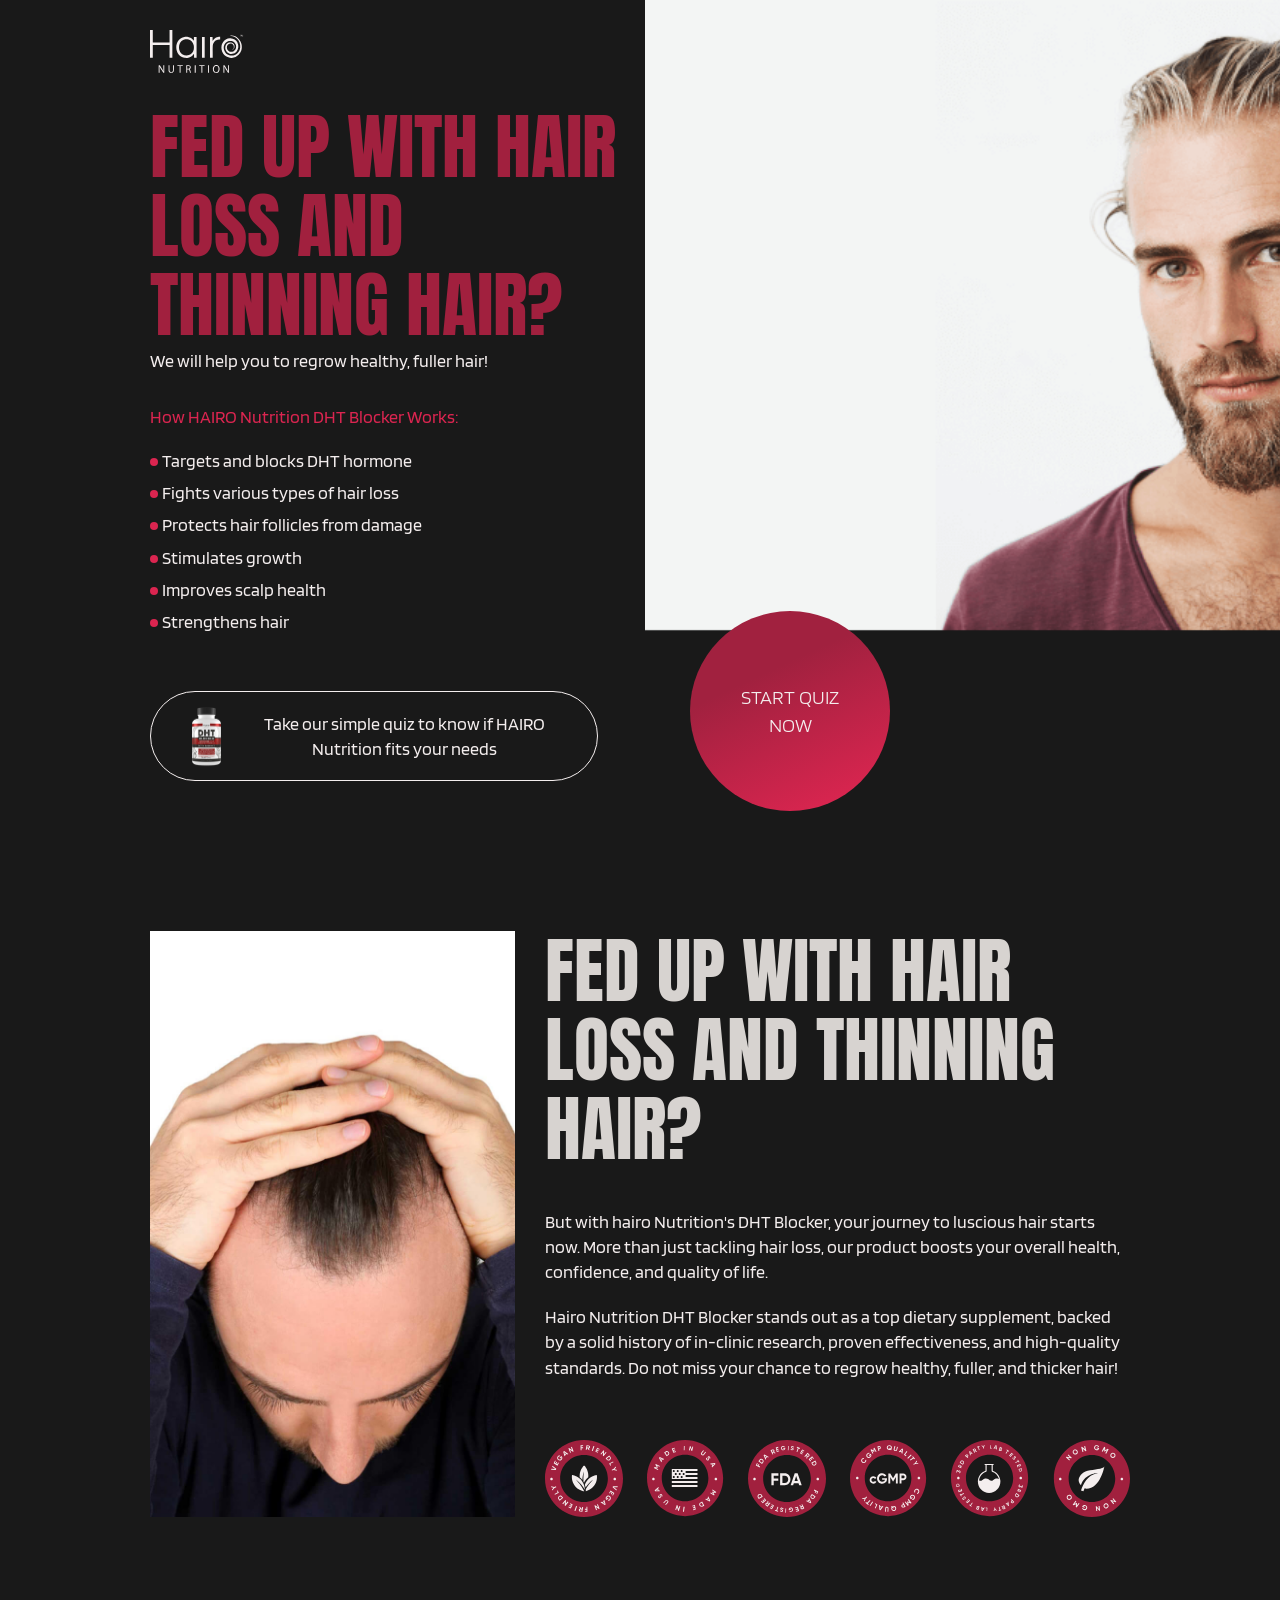
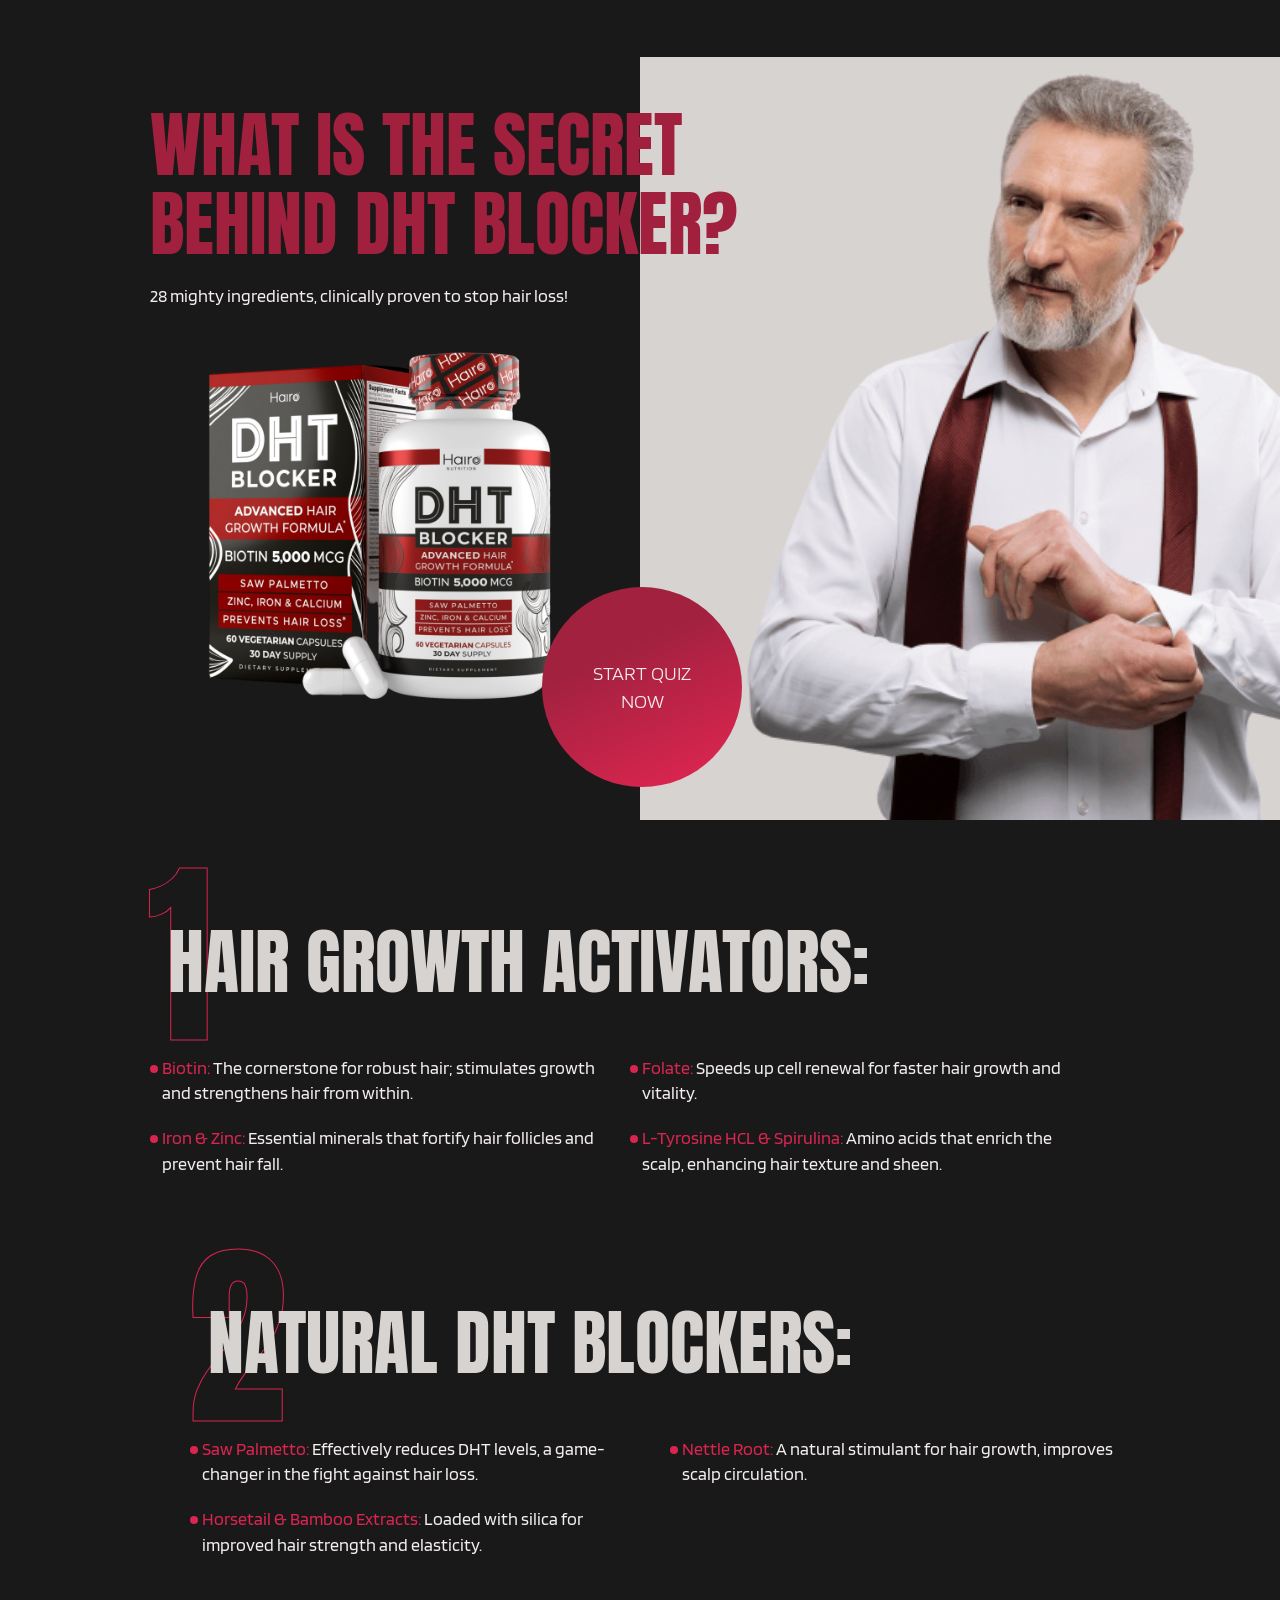
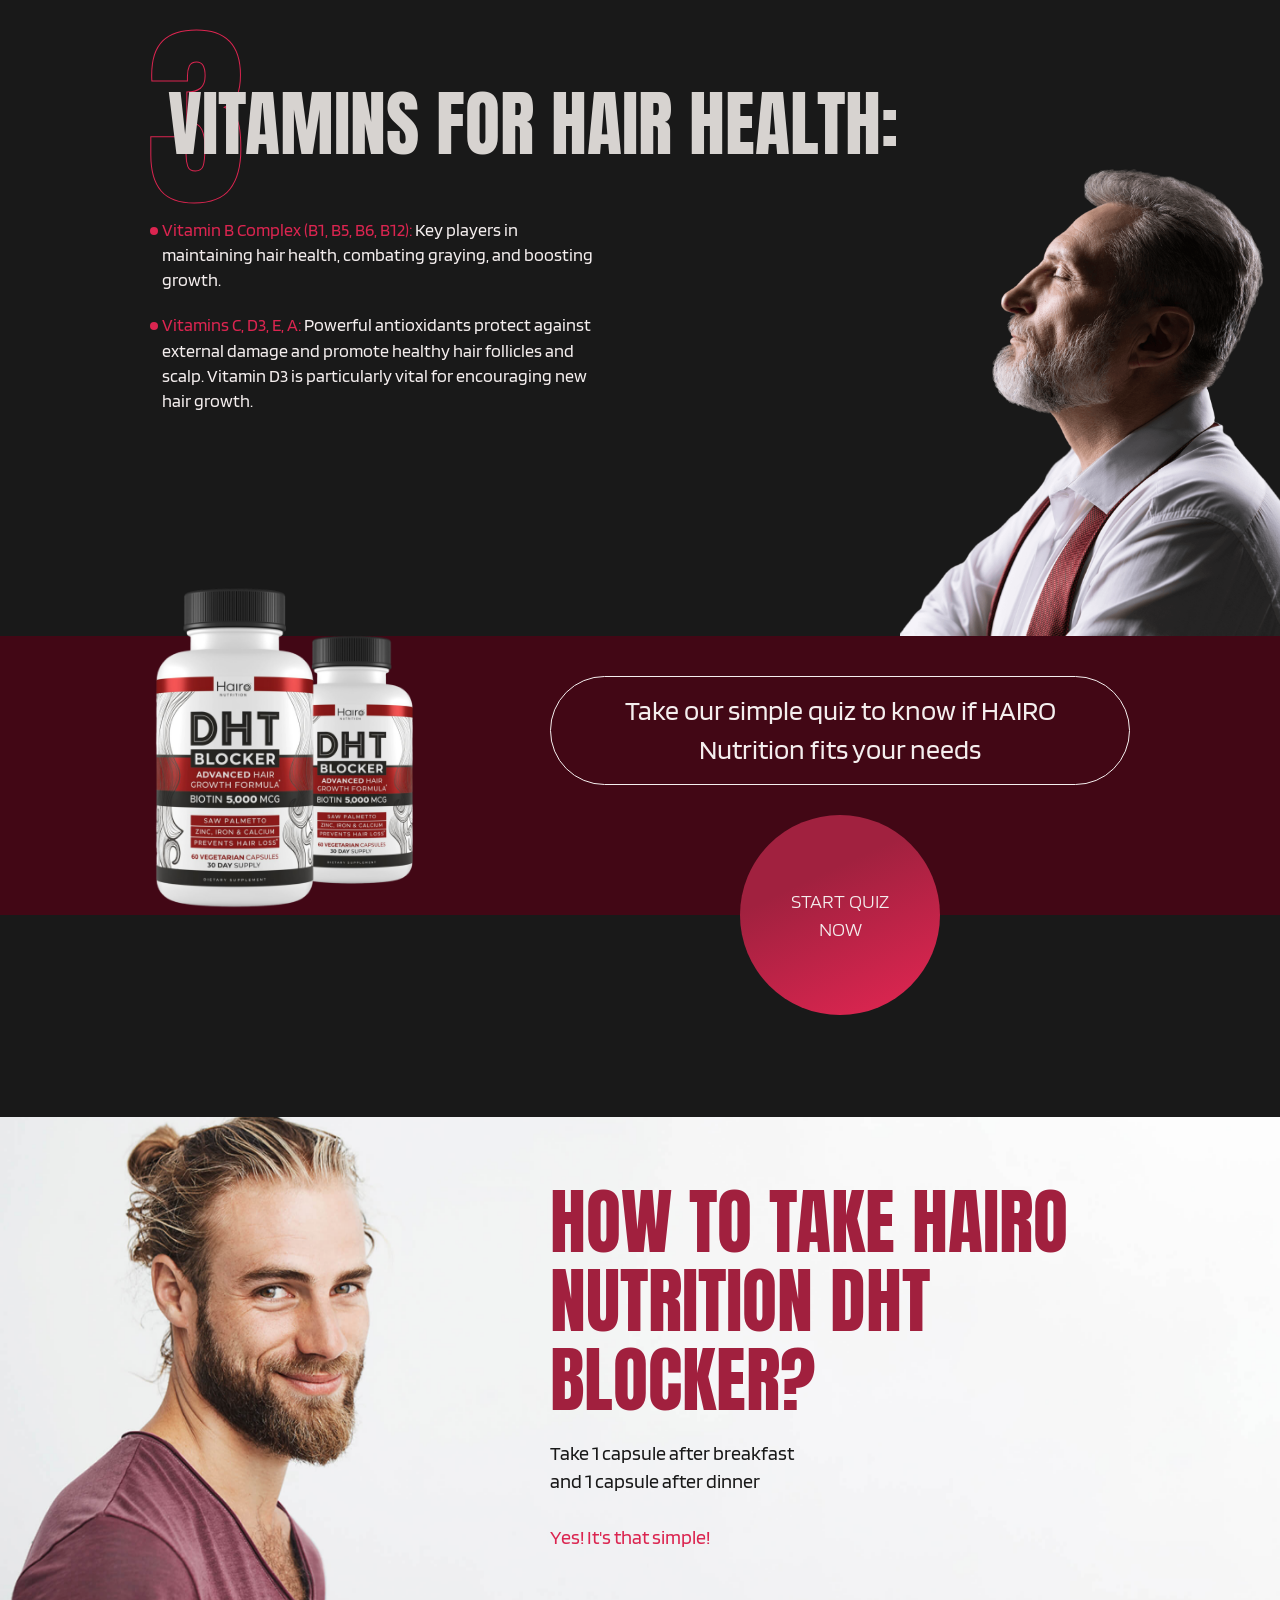
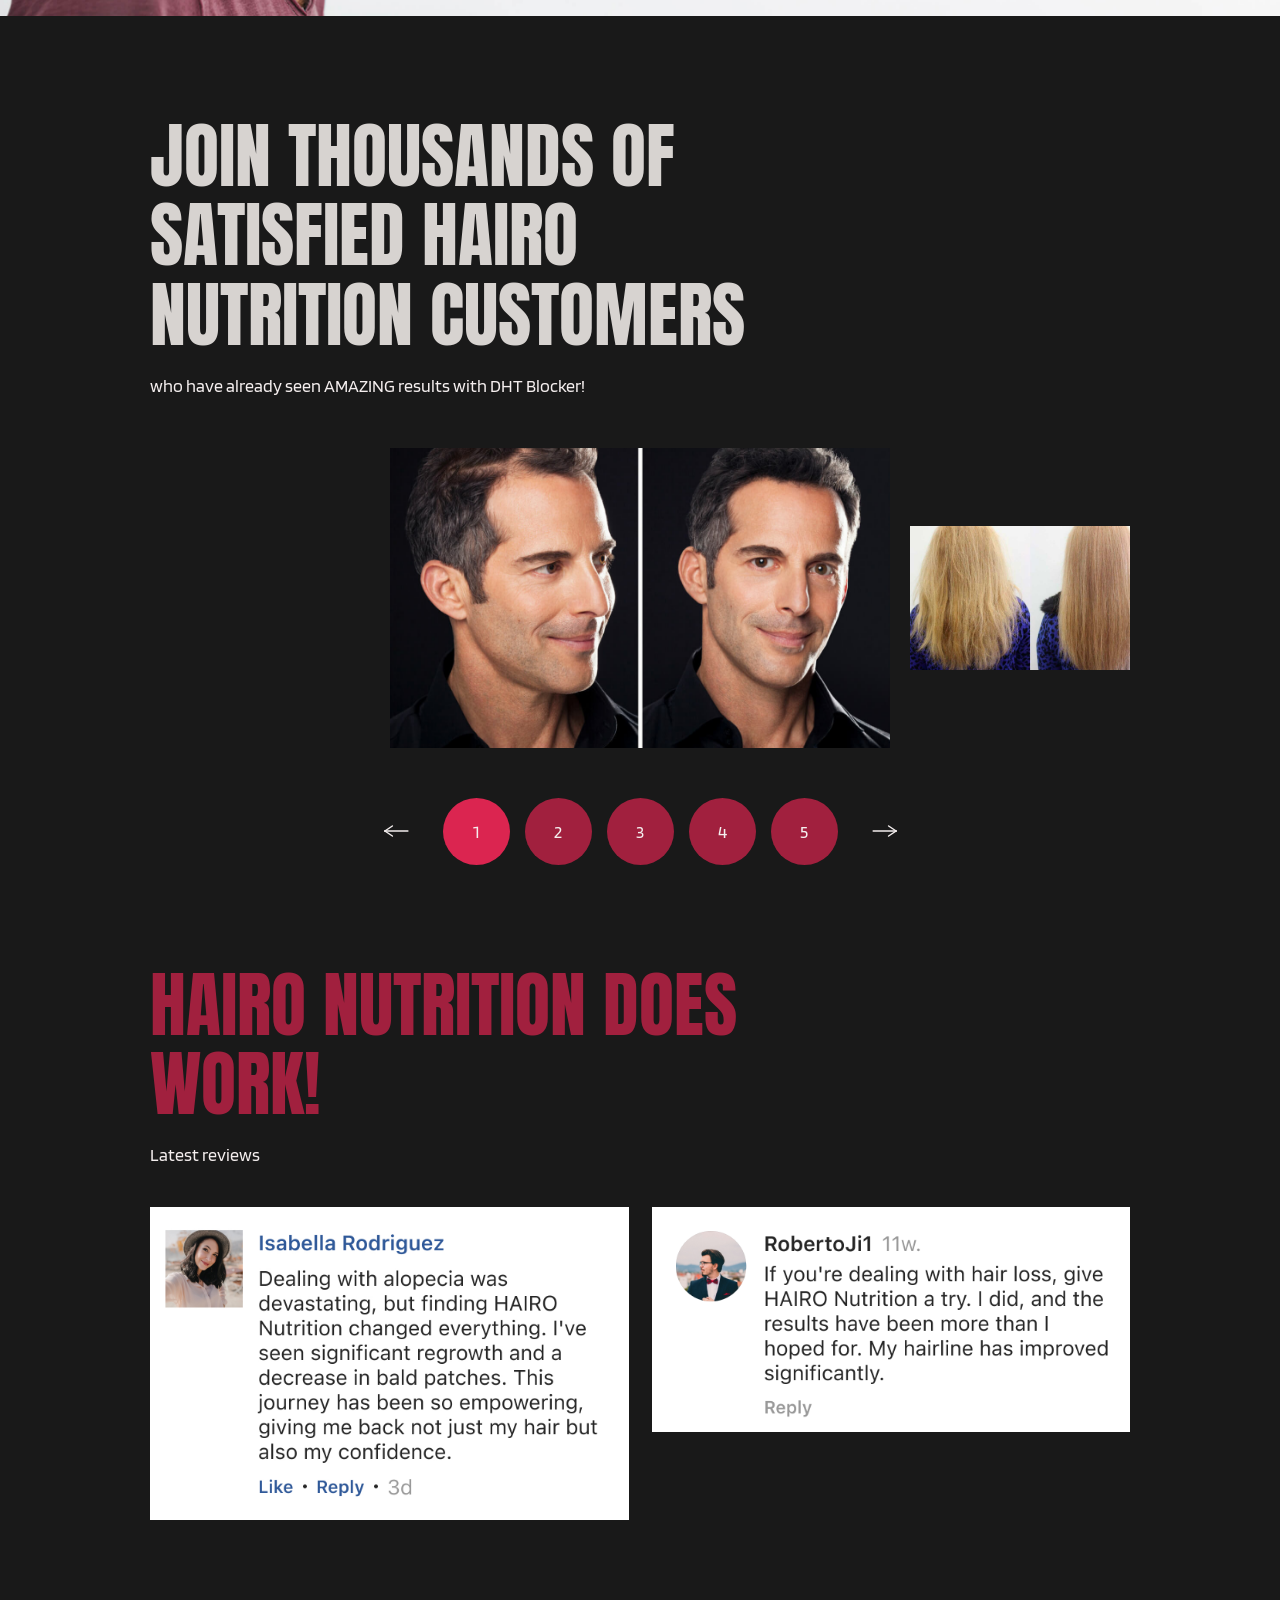
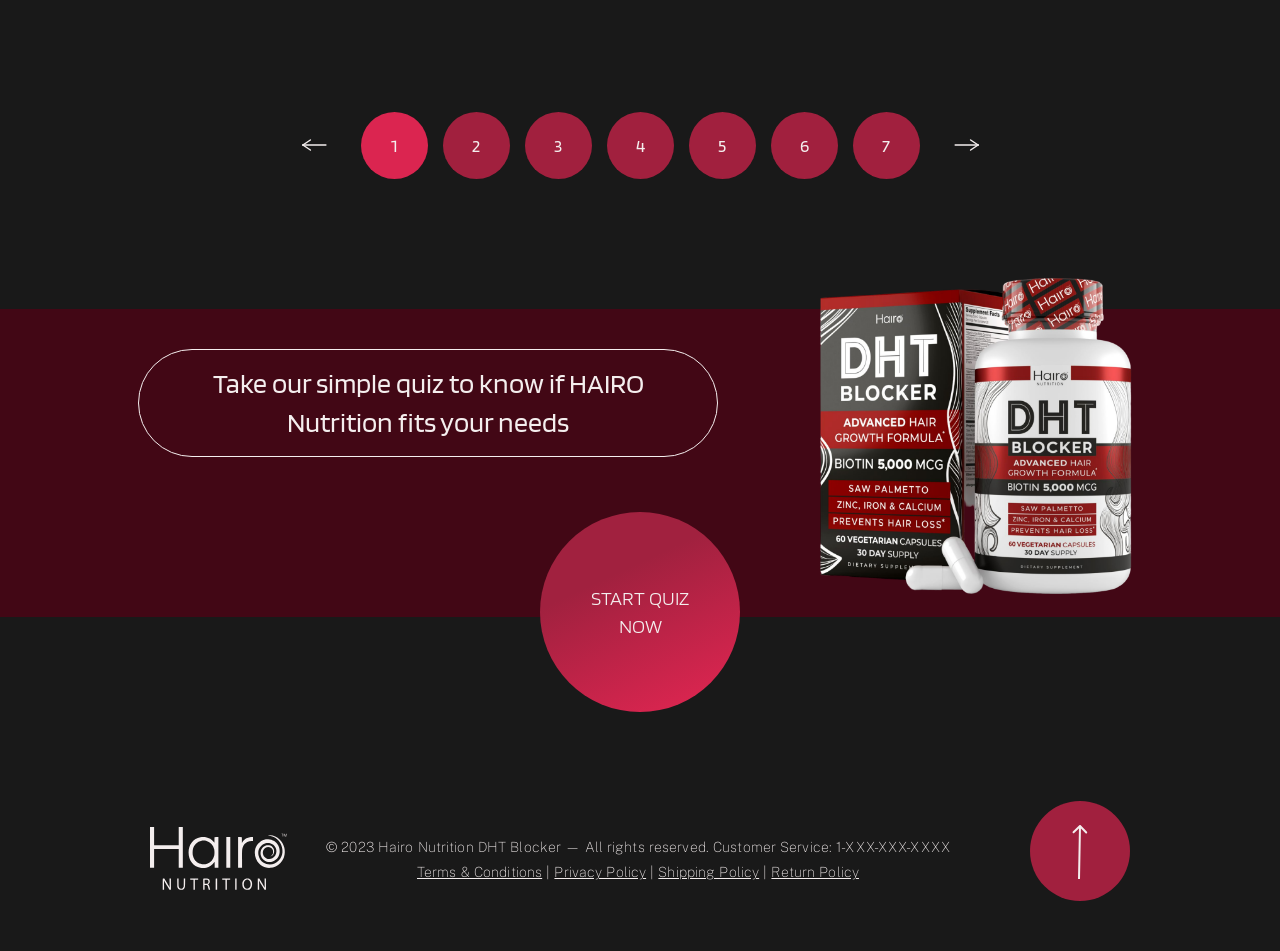
==== docs/index.html @ eea400d0 "initial" ====
<!DOCTYPE html>
<html lang="ru">

<head>
	<meta charset="UTF-8">
	<title>Hairo Nutrition</title>
	<meta name="viewport" content="width=device-width, initial-scale=1.0, maximum-scale=1.0, user-scalable=0" />
	<meta name="format-detection" content="telephone=no">
	<meta name="format-detection" content="address=no">
	<meta property="og:site_name" content="">
	<meta property="og:title" content="">
	<meta property="og:description" content="">
	<meta property="og:url" content="">
	<meta property="og:locale" content="ru_RU">
	<meta property="og:image" content="">
	<meta property="og:image:width" content="250">
	<meta property="og:image:height" content="250">
	<link rel="shortcut icon" type="image/x-icon" href="img/favicon.png">
	<meta name="viewport" content="width=device-width, initial-scale=1, maximum-scale=1">
	<link rel="stylesheet" href="css/libs.css">
	<link rel="stylesheet" href="css/index.css">
</head>

<body>

<header id="header" class="header  ">
	<div class="wrapper">
		<a href="index.html" class="logo">
			<img src="img/icons/logo.svg" alt="">
		</a>
	</div>
</header>

<main class="main">

	<section class="promo">
		<div class="wrapper">
			<div class="promo__wrap">
				<div class="promo__wrap-top">
					<h1 class="promo__title title title_big">Fed up with hair loss and thinning hair?</h1>
					<div class="promo__subtitle">We will help you to regrow healthy, fuller hair!</div>
				</div>
				<div class="promo__container">
					<div class="promo__caption">How HAIRO Nutrition DHT Blocker Works:</div>
					<div class="promo__row">
						<div class="promo__coll">
							<div class="promo__item">Targets and blocks DHT hormone</div>
							<div class="promo__item">Fights various types of hair loss</div>
							<div class="promo__item">Protects hair follicles from damage</div>
						</div>
						<div class="promo__coll">
							<div class="promo__item">Stimulates growth</div>
							<div class="promo__item">Improves scalp health</div>
							<div class="promo__item">Strengthens hair</div>
						</div>
					</div>
				</div>
				<div class="promo__info">
					<div class="promo__info-img">
						<img src="img/promo/product.png" alt="">
					</div>
					<div class="promo__info-caption">Take our simple quiz to know if HAIRO Nutrition fits your needs
					</div>
				</div>
			</div>
			<div class="promo__bottom">
				<a href="quiz.html" class="promo__btn btn final--js">
					<span>Start quiz now</span>
				</a>
				<div class="promo__img">
					<picture>
						<source srcset="img/promo/img-man.png" media="(min-width: 1011px)" />
						<source srcset="img/promo/img-man-table.png" media="(min-width: 761px)" />
						<source srcset="img/promo/img-man-mobile.png" media="(max-width: 760px)" />
						<img src="img/promo/img-man-mobile.png" alt="" />
					</picture>
				</div>
			</div>
		</div>
	</section>

	<section class="main-info main-info_man">
		<div class="wrapper">
			<div class="main-info__wrap">
				<div class="main-info__img">
					<img src="img/main-info/img-man.jpg" alt="" />
				</div>
				<div class="main-info__right">
					<div class="main-info__right-wrap">
						<div class="main-info__img">
							<picture>
								<source srcset="img/main-info/img-man-table.jpg" media="(min-width: 761px)" />
								<source srcset="img/main-info/img-man-mobile.jpg" media="(max-width: 760px)" />
								<img src="img/main-info/img-man-mobile.jpg" alt="" />
							</picture>
						</div>
						<div class="main-info__right-box">
							<h2 class="main-info__title title">Fed up with hair loss and thinning hair?</h2>
							<div class="main-info__desc">
								<p>But with hairo Nutrition's DHT Blocker, your journey to luscious hair starts now.
									More
									than
									just
									tackling hair loss, our product boosts your overall health, confidence, and quality
									of
									life.
								</p>
								<p>Hairo Nutrition DHT Blocker stands out as a top dietary supplement, backed by a solid
									history
									of
									in-clinic research, proven effectiveness, and high-quality standards. Do not miss
									your
									chance to
									regrow healthy, fuller, and thicker hair!</p>
							</div>
						</div>
					</div>
					<div class="main-info__icons">
						<div class="main-info__icon">
							<img src="img/main-info/logo-1.svg" alt="">
						</div>
						<div class="main-info__icon">
							<img src="img/main-info/logo-2.svg" alt="">
						</div>
						<div class="main-info__icon">
							<img src="img/main-info/logo-3.svg" alt="">
						</div>
						<div class="main-info__icon">
							<img src="img/main-info/logo-4.svg" alt="">
						</div>
						<div class="main-info__icon">
							<img src="img/main-info/logo-5.svg" alt="">
						</div>
						<div class="main-info__icon">
							<img src="img/main-info/logo-6.svg" alt="">
						</div>
					</div>
				</div>
			</div>
		</div>
	</section>

	<section class="secrets">
		<div class="wrapper">
			<div class="secrets__wrap">
				<div class="secrets__top">
					<h2 class="secrets__title title title_red">What is the secret behind DHT Blocker?</h2>
					<div class="secrets__subtitle">28 mighty ingredients, clinically proven to stop hair loss!</div>
				</div>
				<div class="secrets__product">
					<img src="img/secrets/product.png" alt="">
				</div>
			</div>
			<div class="secrets__bottom">
				<a href="quiz.html" class="secrets__btn btn">
					<span>Start quiz now</span>
				</a>
				<div class="secrets__img">
					<picture>
						<source srcset="img/secrets/img-man.png" media="(min-width: 1011px)" />
						<source srcset="img/secrets/img-man-table.png" media="(min-width: 761px)" />
						<source srcset="img/secrets/img-man-mobile.png" media="(max-width: 760px)" />
						<img src="img/secrets/img-man-mobile.png" alt="" />
					</picture>
				</div>
			</div>
		</div>
	</section>

	<section class="stages">
		<div class="wrapper">
			<div class="stages__body">
				<div class="stages__wrap">
					<div class="stages__top">
						<div class="stages__number">1</div>
						<div class="stages__title title">Hair Growth Activators:</div>
					</div>
					<div class="stages__row">
						<div class="stages__coll"><span>Biotin:</span> The cornerstone for robust hair; stimulates
							growth
							and strengthens hair from within.</div>
						<div class="stages__coll"><span>Folate:</span> Speeds up cell renewal for faster hair growth and
							vitality.</div>
						<div class="stages__coll"><span>Iron & Zinc:</span> Essential minerals that fortify hair
							follicles
							and prevent hair fall.</div>
						<div class="stages__coll"><span>L-Tyrosine HCL & Spirulina:</span> Amino acids that enrich the
							scalp, enhancing hair texture and sheen.</div>
					</div>
				</div>
				<div class="stages__wrap">
					<div class="stages__top">
						<div class="stages__number">2</div>
						<div class="stages__title title">Natural DHT Blockers:</div>
					</div>
					<div class="stages__row">
						<div class="stages__coll"><span>Saw Palmetto:</span> Effectively reduces DHT levels, a
							game-changer
							in the fight against hair loss.</div>
						<div class="stages__coll"><span>Nettle Root:</span> A natural stimulant for hair growth,
							improves
							scalp circulation.</div>
						<div class="stages__coll"><span>Horsetail & Bamboo Extracts:</span> Loaded with silica for
							improved
							hair strength and elasticity.</div>
					</div>
				</div>
				<div class="stages__wrap">
					<div class="stages__top">
						<div class="stages__number">3</div>
						<div class="stages__title title">Vitamins for Hair Health:</div>
					</div>
					<div class="stages__row">
						<div class="stages__coll"><span>Vitamin B Complex (B1, B5, B6, B12):</span> Key players in
							maintaining hair health, combating graying, and boosting growth.</div>
						<div class="stages__coll"><span>Vitamins C, D3, E, A:</span> Powerful antioxidants protect
							against
							external damage and promote healthy hair follicles and scalp. Vitamin D3 is particularly
							vital
							for encouraging new hair growth.</div>
					</div>
				</div>
			</div>
			<div class="stages__img stages__img_man">
				<picture>
					<source srcset="img/stages/img-man.png" media="(min-width: 1011px)" />
					<source srcset="img/stages/img-man-table.png" media="(min-width: 761px)" />
					<source srcset="img/stages/img-man-mobile.png" media="(max-width: 760px)" />
					<img src="img/stages/img-man-mobile.png" alt="" />
				</picture>
			</div>
		</div>
	</section>

	<section class="recommendations">
		<div class="wrapper">
			<div class="recommendations__body">
				<div class="recommendations__img">
					<img src="img/recommendations/img.png" alt="">
				</div>
				<div class="recommendations__wrap">
					<div class="recommendations__box">
						<div class="recommendations__caption">Take our simple quiz to know if HAIRO Nutrition fits your
							needs</div>
					</div>
					<a href="quiz.html" class="recommendations__btn btn">
						<span>Start quiz
							now</span>
					</a>
				</div>
			</div>
		</div>
	</section>

	<section class="informations informations_man">
		<div class="wrapper">
			<div class="informations__wrap">
				<h2 class="informations__title title title_red">How to take HAIRO Nutrition DHT Blocker?</h2>
				<div class="informations__subtitle">
					<p>Take 1 capsule after breakfast and 1 capsule after dinner</p>
					<p>
						<span>Yes! It's that simple!</span>
					</p>
				</div>
			</div>
		</div>
	</section>

	<section class="result">
		<div class="wrapper">
			<div class="result__top">
				<h2 class="result__title title">Join thousands of satisfied HAIRO Nutrition customers</h2>
				<div class="result__subtitle">who have already seen AMAZING results with DHT Blocker!</div>
			</div>
			<div class="result__body">
				<div class="result__swiper swiper">
					<div class="swiper-wrapper">
						<div class="result__slide swiper-slide">
							<div class="result__img">
								<img src="img/result/img-man.jpg" alt="">
							</div>
						</div>
						<div class="result__slide swiper-slide">
							<div class="result__img">
								<img src="img/result/img-2.jpg" alt="">
							</div>
						</div>
						<div class="result__slide swiper-slide">
							<div class="result__img">
								<img src="img/result/img-3.jpg" alt="">
							</div>
						</div>
						<div class="result__slide swiper-slide">
							<div class="result__img">
								<img src="img/result/img-man.jpg" alt="">
							</div>
						</div>
						<div class="result__slide swiper-slide">
							<div class="result__img">
								<img src="img/result/img-2.jpg" alt="">
							</div>
						</div>
					</div>
				</div>
				<div class="result__bottom">
					<div class="arrow arrow_prev">
						<svg xmlns="http://www.w3.org/2000/svg" width="45" height="30" viewBox="0 0 45 30" fill="none">
							<path d="M39.8438 15L16.875 15" stroke="#F4EEEE" stroke-width="1.5" stroke-linecap="round"
								stroke-linejoin="round" />
							<path d="M16.875 15L24.375 10" stroke="#F4EEEE" stroke-width="1.5" stroke-linecap="round"
								stroke-linejoin="round" />
							<path d="M16.875 15L24.375 20" stroke="#F4EEEE" stroke-width="1.5" stroke-linecap="round"
								stroke-linejoin="round" />
						</svg>
					</div>
					<div class="swiper-pagination"></div>
					<div class="arrow arrow_next">
						<svg xmlns="http://www.w3.org/2000/svg" width="45" height="30" viewBox="0 0 45 30" fill="none">
							<path d="M5.15625 15L28.125 15" stroke="#F4EEEE" stroke-width="1.5" stroke-linecap="round"
								stroke-linejoin="round" />
							<path d="M28.125 15L20.625 10" stroke="#F4EEEE" stroke-width="1.5" stroke-linecap="round"
								stroke-linejoin="round" />
							<path d="M28.125 15L20.625 20" stroke="#F4EEEE" stroke-width="1.5" stroke-linecap="round"
								stroke-linejoin="round" />
						</svg>
					</div>
				</div>
			</div>
		</div>
	</section>

	<section class="reviews">
		<div class="wrapper">
			<div class="reviews__top">
				<h2 class="reviews__title title title_red">HAIRO Nutrition does work!</h2>
				<div class="reviews__subttile">Latest reviews</div>
			</div>
			<div class="reviews__body">
				<!-- <div class="reviews__wrap">
					<div class="reviews__img">
						<img src="img/reviews/img-1.jpg" alt="">
					</div>
					<div class="reviews__img">
						<img src="img/reviews/img-2.jpg" alt="">
					</div>
					<div class="reviews__img reviews__img_small">
						<img src="img/reviews/img-3.jpg" alt="">
					</div>
					<div class="reviews__img reviews__img_small">
						<img src="img/reviews/img-4.png" alt="">
					</div>
					<div class="reviews__img">
						<img src="img/reviews/img-5.jpg" alt="">
					</div>
					<div class="reviews__img">
						<img src="img/reviews/img-6.jpg" alt="">
					</div>
					<div class="reviews__img reviews__img_small">
						<img src="img/reviews/img-7.jpg" alt="">
					</div>
				</div> -->
				<div class="reviews__container-desktop">
					<div class="reviews__swiper-desktop swiper">
						<div class="swiper-wrapper">
							<div class="reviews__slide swiper-slide">
								<img src="img/reviews/desktop-1.jpg" alt="">
							</div>
							<div class="reviews__slide swiper-slide">
								<img src="img/reviews/desktop-2.png" alt="">
							</div>
							<div class="reviews__slide swiper-slide">
								<img src="img/reviews/img-3.jpg" alt="">
							</div>
							<div class="reviews__slide swiper-slide">
								<img src="img/reviews/img-2.jpg" alt="">
							</div>
							<div class="reviews__slide swiper-slide">
								<img src="img/reviews/desktop-5.jpg" alt="">
							</div>
							<div class="reviews__slide swiper-slide">
								<img src="img/reviews/desktop-6.jpg" alt="">
							</div>
							<div class="reviews__slide swiper-slide">
								<img src="img/reviews/desktop-7.jpg" alt="">
							</div>
							<div class="reviews__slide swiper-slide">
								<img src="img/reviews/img-7.jpg" alt="">
							</div>
						</div>
					</div>
					<div class="reviews__bottom">
						<div class="arrow arrow_prev">
							<svg xmlns="http://www.w3.org/2000/svg" width="45" height="30" viewBox="0 0 45 30"
								fill="none">
								<path d="M39.8438 15L16.875 15" stroke="#F4EEEE" stroke-width="1.5"
									stroke-linecap="round" stroke-linejoin="round" />
								<path d="M16.875 15L24.375 10" stroke="#F4EEEE" stroke-width="1.5"
									stroke-linecap="round" stroke-linejoin="round" />
								<path d="M16.875 15L24.375 20" stroke="#F4EEEE" stroke-width="1.5"
									stroke-linecap="round" stroke-linejoin="round" />
							</svg>
						</div>
						<div class="swiper-pagination swiper-pagination-desktop"></div>
						<div class="arrow arrow_next">
							<svg xmlns="http://www.w3.org/2000/svg" width="45" height="30" viewBox="0 0 45 30"
								fill="none">
								<path d="M5.15625 15L28.125 15" stroke="#F4EEEE" stroke-width="1.5"
									stroke-linecap="round" stroke-linejoin="round" />
								<path d="M28.125 15L20.625 10" stroke="#F4EEEE" stroke-width="1.5"
									stroke-linecap="round" stroke-linejoin="round" />
								<path d="M28.125 15L20.625 20" stroke="#F4EEEE" stroke-width="1.5"
									stroke-linecap="round" stroke-linejoin="round" />
							</svg>
						</div>
					</div>
				</div>
				<div class="reviews__container">
					<div class="reviews__swiper swiper">
						<div class="swiper-wrapper">
							<div class="reviews__slide swiper-slide">
								<img src="img/reviews/img-3.jpg" alt="">
							</div>
							<div class="reviews__slide swiper-slide">
								<img src="img/reviews/img-4.png" alt="">
							</div>
							<div class="reviews__slide swiper-slide">
								<img src="img/reviews/img-7.jpg" alt="">
							</div>
							<div class="reviews__slide swiper-slide">
								<img src="img/reviews/img-4.png" alt="">
							</div>
							<div class="reviews__slide swiper-slide">
								<img src="img/reviews/img-7.jpg" alt="">
							</div>
						</div>
					</div>
					<div class="reviews__bottom">
						<div class="arrow arrow_prev">
							<svg xmlns="http://www.w3.org/2000/svg" width="45" height="30" viewBox="0 0 45 30"
								fill="none">
								<path d="M39.8438 15L16.875 15" stroke="#F4EEEE" stroke-width="1.5"
									stroke-linecap="round" stroke-linejoin="round" />
								<path d="M16.875 15L24.375 10" stroke="#F4EEEE" stroke-width="1.5"
									stroke-linecap="round" stroke-linejoin="round" />
								<path d="M16.875 15L24.375 20" stroke="#F4EEEE" stroke-width="1.5"
									stroke-linecap="round" stroke-linejoin="round" />
							</svg>
						</div>
						<div class="swiper-pagination swiper-pagination-mobile"></div>
						<div class="arrow arrow_next">
							<svg xmlns="http://www.w3.org/2000/svg" width="45" height="30" viewBox="0 0 45 30"
								fill="none">
								<path d="M5.15625 15L28.125 15" stroke="#F4EEEE" stroke-width="1.5"
									stroke-linecap="round" stroke-linejoin="round" />
								<path d="M28.125 15L20.625 10" stroke="#F4EEEE" stroke-width="1.5"
									stroke-linecap="round" stroke-linejoin="round" />
								<path d="M28.125 15L20.625 20" stroke="#F4EEEE" stroke-width="1.5"
									stroke-linecap="round" stroke-linejoin="round" />
							</svg>
						</div>
					</div>
				</div>
			</div>
		</div>
	</section>

	<section class="info-bottom">
		<div class="wrapper">
			<div class="info-bottom__body">
				<div class="info-bottom__img">
					<img src="img/info-bottom/img.png" alt="">
				</div>
				<div class="info-bottom__box">
					<div class="info-bottom__caption">Take our simple quiz to know if HAIRO Nutrition fits your needs
					</div>
				</div>
				<a href="quiz.html" class="info-bottom__btn btn">
					<span>Start quiz
						now</span>
				</a>
			</div>
		</div>
	</section>

</main>

<div id="order-modal" class="order-modal modal" style="display: none;">
	<div class="modal__closed" data-fancybox-close>
		<svg width="36" height="36" viewBox="0 0 36 36" fill="none" xmlns="http://www.w3.org/2000/svg">
			<path d="M18 33C26.25 33 33 26.25 33 18C33 9.75 26.25 3 18 3C9.75 3 3 9.75 3 18C3 26.25 9.75 33 18 33Z"
				stroke="#F4EEEE" stroke-width="1.5" stroke-linecap="round" stroke-linejoin="round" />
			<path d="M13.7549 22.245L22.2449 13.755" stroke="#F4EEEE" stroke-width="1.5" stroke-linecap="round"
				stroke-linejoin="round" />
			<path d="M22.2449 22.245L13.7549 13.755" stroke="#F4EEEE" stroke-width="1.5" stroke-linecap="round"
				stroke-linejoin="round" />
		</svg>
	</div>
	<div class="modal__body">
		<div class="modal-top">
			<div class="modal-top__wrap">
				<div class="modal-top__logo">
					<img src="img/modal/logo-1.svg" alt="">
				</div>
				<div class="modal-top__logo">
					<img src="img/modal/logo-2.svg" alt="">
				</div>
				<div class="modal-top__logo">
					<img src="img/modal/logo-3.svg" alt="">
				</div>
				<div class="modal-top__logo">
					<img src="img/modal/logo-4.svg" alt="">
				</div>
				<div class="modal-top__logo">
					<img src="img/modal/logo-5.svg" alt="">
				</div>
				<div class="modal-top__logo">
					<img src="img/modal/logo-6.svg" alt="">
				</div>
			</div>
		</div>
		<div class="modal__wrap">
			<div class="modal__title title title_small title_red">TELL US WHERE TO SEND YOUR PACKAGE!</div>
			<form action="#" class="form" onsubmit="return false;">
				<div class="form__body">
					<div class="form__coll">
						<div class="form__box">
							<div class="form__caption">First Name*</div>
							<input id="name" type="text" class="form__field field" placeholder="Type your name">
						</div>
						<div class="form__box">
							<div class="form__caption">Last Name*</div>
							<input id="lastname" type="text" class="form__field field" placeholder="Type your name">
						</div>
						<div class="form__box">
							<div class="form__caption">Zip*</div>
							<input id="zip" type="tel" class="form__field field" placeholder="Type your Zip">
						</div>
						<div class="form__box">
							<div class="form__caption">Address*</div>
							<input id="address" type="text" class="form__field field" placeholder="Type your address">
						</div>
						<div class="form__box">
							<div class="form__caption">Apt / Suite (if applicable)</div>
							<input id="apt" type="text" class="form__field field" placeholder="Type your APT">
						</div>
					</div>
					<div class="form__coll">
						<div class="form__box">
							<div class="form__caption">City</div>
							<input id="city" type="text" class="form__field field" placeholder="Type your city">
						</div>
						<div class="form__box">
							<div class="form__caption">Select State</div>
							<div class="select">
								<div class="select-title gray">
									<div class="select-title__value" id="select-state">Select State</div>
									<div class="select-title__arrow">
										<svg width="24" height="24" viewBox="0 0 24 24" fill="none"
											xmlns="http://www.w3.org/2000/svg">
											<path
												d="M19.9201 8.94995L13.4001 15.47C12.6301 16.24 11.3701 16.24 10.6001 15.47L4.08008 8.94995"
												stroke="#191919" stroke-width="1.5" stroke-miterlimit="10"
												stroke-linecap="round" stroke-linejoin="round" />
										</svg>
									</div>
								</div>
								<div class="select-options">
									<div class="select-options__scroll dragscroll">
										<div class="select-options__wrap">
											<div class="select-options__value" data-valueState="AL">Alabama</div>
											<div class="select-options__value" data-valueState="AK">Alaska</div>
											<div class="select-options__value" data-valueState="AZ">Arizona</div>
											<div class="select-options__value" data-valueState="AR">Arkansas</div>
											<div class="select-options__value" data-valueState="CA">California</div>
											<div class="select-options__value" data-valueState="CO">Colorado</div>
											<div class="select-options__value" data-valueState="CT">Connecticut</div>
											<div class="select-options__value" data-valueState="DE">Delaware</div>
											<div class="select-options__value" data-valueState="FL">Florida</div>
											<div class="select-options__value" data-valueState="GA">Georgia</div>
											<div class="select-options__value" data-valueState="HI">Hawaii</div>
											<div class="select-options__value" data-valueState="ID">Idaho</div>
											<div class="select-options__value" data-valueState="IL">Illinois</div>
											<div class="select-options__value" data-valueState="IN">Indiana</div>
											<div class="select-options__value" data-valueState="IA">Iowa</div>
											<div class="select-options__value" data-valueState="KS">Kansas</div>
											<div class="select-options__value" data-valueState="KY">Kentucky</div>
											<div class="select-options__value" data-valueState="LA">Lousiana</div>
											<div class="select-options__value" data-valueState="ME">Maine</div>
											<div class="select-options__value" data-valueState="MD">Maryland</div>
											<div class="select-options__value" data-valueState="MA">Massachusetts</div>
											<div class="select-options__value" data-valueState="MI">Michigan</div>
											<div class="select-options__value" data-valueState="MN">Minnesota</div>
											<div class="select-options__value" data-valueState="MS">Mississippi</div>
											<div class="select-options__value" data-valueState="MO">Missouri</div>
											<div class="select-options__value" data-valueState="MT">Montana</div>
											<div class="select-options__value" data-valueState="NE">Nebraska</div>
											<div class="select-options__value" data-valueState="NV">Nevada</div>
											<div class="select-options__value" data-valueState="NH">New Hampshire</div>
											<div class="select-options__value" data-valueState="NJ">New Jersey</div>
											<div class="select-options__value" data-valueState="NM">New Mexico</div>
											<div class="select-options__value" data-valueState="NY">New York</div>
											<div class="select-options__value" data-valueState="NC">North Carolina</div>
											<div class="select-options__value" data-valueState="ND">North Dakota</div>
											<div class="select-options__value" data-valueState="OH">Ohio</div>
											<div class="select-options__value" data-valueState="OK">Oklahoma</div>
											<div class="select-options__value" data-valueState="OR">Oregon</div>
											<div class="select-options__value" data-valueState="PA">Pennsylvania</div>
											<div class="select-options__value" data-valueState="RI">Rhode Island</div>
											<div class="select-options__value" data-valueState="SC">South Carolina</div>
											<div class="select-options__value" data-valueState="SD">South Dakota</div>
											<div class="select-options__value" data-valueState="TN">Tennessee</div>
											<div class="select-options__value" data-valueState="TX">Texas</div>
											<div class="select-options__value" data-valueState="UT">Utah</div>
											<div class="select-options__value" data-valueState="VT">Vermont</div>
											<div class="select-options__value" data-valueState="VA">Virginia</div>
											<div class="select-options__value" data-valueState="WA">Washington</div>
											<div class="select-options__value" data-valueState="WV">West Virginia</div>
											<div class="select-options__value" data-valueState="WI">Wisconsin</div>
											<div class="select-options__value" data-valueState="WY">Wyoming</div>
											<div class="select-options__value" data-valueState="DC">Washington, DC</div>
											<input id="state" type="hidden" name="type" value="">
										</div>
									</div>
								</div>
							</div>
						</div>
						<div class="form__box">
							<div class="form__caption">Phone*</div>
							<input id="phone" type="tel" inputmode="numeric" pattern="[0-9]*" class="form__field field"
								placeholder="Type your Phone">
						</div>
						<div class="form__box">
							<div class="form__caption">Email*</div>
							<input id="email" type="text" class="form__field field" placeholder="Type your Email">
						</div>
						<div class="form__bottom">
							<button type="submit" class="form__btn btn final--js">
								<span>Continue</span>
							</button>
						</div>
					</div>
				</div>
			</form>
		</div>
		<div class="modal__bottom">
			<a href="index.html" class="modal__logo">
				<img src="img/modal/logo-dark.svg" alt="">
			</a>
			<div class="modal__container">
				<div class="modal__copiright">© 2023 Hairo Nutrition DHT Blocker — All rights reserved. Customer
					Service: 1-XXX-XXX-XXXX</div>
				<nav class="modal__nav">
					<ul>
						<li>
							<a href="term-conditions.html">Terms & Conditions</a>
						</li>
						<li>
							<a href="privacy-policy.html">Privacy Policy</a>
						</li>
						<li>
							<a href="shipping-policy.html">Shipping Policy</a>
						</li>
						<li>
							<a href="return-policy.html">Return Policy</a>
						</li>
					</ul>
				</nav>
			</div>
		</div>
	</div>
</div><!-- end order-modal -->

<div id="final-modal" class="final-modal modal" style="display: none;">
	<div class="modal__closed" data-fancybox-close>
		<svg width="36" height="36" viewBox="0 0 36 36" fill="none" xmlns="http://www.w3.org/2000/svg">
			<path d="M18 33C26.25 33 33 26.25 33 18C33 9.75 26.25 3 18 3C9.75 3 3 9.75 3 18C3 26.25 9.75 33 18 33Z"
				stroke="#191919" stroke-width="1.5" stroke-linecap="round" stroke-linejoin="round" />
			<path d="M13.7549 22.245L22.2449 13.755" stroke="#191919" stroke-width="1.5" stroke-linecap="round"
				stroke-linejoin="round" />
			<path d="M22.2449 22.245L13.7549 13.755" stroke="#191919" stroke-width="1.5" stroke-linecap="round"
				stroke-linejoin="round" />
		</svg>
	</div>
	<div class="final-modal__body">
		<div class="final-modal__left">
			<div class="final-modal__product">
				<picture>
					<source srcset="img/modal/final/img.png" media="(min-width: 1011px)" />
					<source srcset="img/modal/final/img-table.png" media="(min-width: 700px)" />
					<img src="img/modal/final/img-table.png" alt="" />
				</picture>
			</div>
			<a href="index.html" class="final-modal__logo">
				<img src="img/modal/logo-white.svg" alt="">
			</a>
		</div>
		<div class="modal__body">
			<div class="modal__wrap">
				<div class="final-modal__top">
					<div class="modal__title title title_small title_red">Final step</div>
					<div class="modal__subtitle">Congratulations!<br> You're on your way to healthier, thicker hair!
					</div>
				</div>
				<div class="final-modal__desc">
					<p>Enjoy your expedited delivery to <span id="new-address">Address*</span></p>
					<p>If you order in the next 1 hour and 56 minutes, your order is scheduled to arrive by<br> <span
							id="new-data">Date</span></p>
				</div>
				<form action="#" class="form">
					<div class="form__wrap">
						<div class="form__box">
							<div class="form__caption">Card Number*</div>
							<input type="text" class="form__field field card-mask" placeholder="0000 0000 0000 0000">
						</div>
						<div class="form__box">
							<div class="form__caption">Expiry date*</div>
							<input type="text" class="form__field field date-mask" placeholder="_ _ / _ _">
						</div>
						<div class="form__box">
							<div class="form__caption">CVV/CVC*</div>
							<input type="text" class="form__field field code-mask" placeholder="0000">
							<div class="form__box-desc">3/4 digits on the back of your card</div>
						</div>
						<a href="thanks.html" class="form__btn btn thank--js">
							<span>order now</span>
						</a>
					</div>
				</form>
				<div class="final-modal__info">
					<div class="final-modal__cards">
						<div class="final-modal__card">
							<img src="img/modal/final/amex.svg" alt="">
						</div>
						<div class="final-modal__card">
							<img src="img/modal/final/mastercard.svg" alt="">
						</div>
						<div class="final-modal__card">
							<img src="img/modal/final/visa.svg" alt="">
						</div>
						<div class="final-modal__card">
							<img src="img/modal/final/discover.svg" alt="">
						</div>
					</div>
					<div class="final-modal__info-desc">
						<p>Secure 256 Bit Encrypted Connection</p>
						<p>100% Guaranteed to meet or exceed your expectations.<br> If, for any reason, you are not
							completely satisfied with your results, return your order for 100% of your money back (minus
							shipping).</p>
					</div>
				</div>
			</div>
			<div class="modal__bottom">
				<div class="modal__logo">
					<img src="img/modal/logo-dark.svg" alt="">
				</div>
				<div class="modal__container">
					<div class="modal__copiright">© 2023 Hairo Nutrition DHT Blocker — All rights reserved. Customer
						Service: 1-XXX-XXX-XXXX</div>
					<nav class="modal__nav">
						<ul>
							<li>
								<a href="term-conditions.html">Terms & Conditions</a>
							</li>
							<li>
								<a href="privacy-policy.html">Privacy Policy</a>
							</li>
							<li>
								<a href="shipping-policy.html">Shipping Policy</a>
							</li>
							<li>
								<a href="return-policy.html">Return Policy</a>
							</li>
						</ul>
					</nav>
				</div>
			</div>
		</div>
	</div>
</div><!-- end final-modal -->

<div id="modal-loader" class="modal-loader modal" style="display: none;">
	<div class="modal-loader__body">
		<div class="modal-loader__wrap">
			<div class="modal-loader__title">We're processing your answers, please wait...</div>
			<div class="modal-loader__box">
				<div class="modal-loader__block">
					<div class="modal-loader__line">
						<span></span>
					</div>
					<div class="modal-loader__caption">loading...</div>
				</div>
			</div>
		</div>
	</div>
</div><!-- end modal-loader -->

<footer class="footer @@color">
	<div class="wrapper">
		<div class="footer__wrap">
			<div class="footer__first">
				<a href="index.html" class="logo">
					<img src="img/icons/logo.svg" alt="">
				</a>
			</div>
			<div class="footer__container">
				<div class="footer__copiright">© 2023 Hairo Nutrition DHT Blocker — All rights reserved. Customer
					Service: 1-XXX-XXX-XXXX</div>
				<nav class="footer__nav">
					<ul>
						<li>
							<a href="term-conditions.html">Terms & Conditions</a>
						</li>
						<li>
							<a href="privacy-policy.html">Privacy Policy</a>
						</li>
						<li>
							<a href="shipping-policy.html">Shipping Policy</a>
						</li>
						<li>
							<a href="return-policy.html">Return Policy</a>
						</li>
					</ul>
				</nav>
			</div>
			<div class="footer__last">
				<a href="#header" class="footer__arrow">
					<svg xmlns="http://www.w3.org/2000/svg" width="100" height="100" viewBox="0 0 100 100" fill="none">
						<circle cx="50" cy="50" r="50" fill="#A1203E" />
						<path
							d="M50.7203 24.3064C50.3372 23.9085 49.7042 23.8966 49.3064 24.2797L42.8235 30.5225C42.4257 30.9055 42.4137 31.5386 42.7968 31.9364C43.1799 32.3342 43.8129 32.3462 44.2108 31.9631L49.9733 26.414L55.5225 32.1765C55.9055 32.5743 56.5386 32.5863 56.9364 32.2032C57.3342 31.8201 57.3462 31.1871 56.9631 30.7892L50.7203 24.3064ZM49.9998 78.0189L50.9998 25.0189L49.0002 24.9811L48.0002 77.9811L49.9998 78.0189Z"
							fill="#F4EEEE" />
					</svg>
				</a>
			</div>
		</div>
	</div>
</footer>

<script src="js/libs.js"></script>
<script src="js/index.js"></script>
</body>

</html>
---- docs/css/libs.css ----
/**
 * Swiper 6.3.1
 * Most modern mobile touch slider and framework with hardware accelerated transitions
 * http://swiperjs.com
 *
 * Copyright 2014-2020 Vladimir Kharlampidi
 *
 * Released under the MIT License
 *
 * Released on: September 25, 2020
 */

@font-face{font-family:swiper-icons;src:url('data:application/font-woff;charset=utf-8;base64, [base64]//wADZ2x5ZgAAAywAAADMAAAD2MHtryVoZWFkAAABbAAAADAAAAA2E2+eoWhoZWEAAAGcAAAAHwAAACQC9gDzaG10eAAAAigAAAAZAAAArgJkABFsb2NhAAAC0AAAAFoAAABaFQAUGG1heHAAAAG8AAAAHwAAACAAcABAbmFtZQAAA/gAAAE5AAACXvFdBwlwb3N0AAAFNAAAAGIAAACE5s74hXjaY2BkYGAAYpf5Hu/j+W2+MnAzMYDAzaX6QjD6/4//Bxj5GA8AuRwMYGkAPywL13jaY2BkYGA88P8Agx4j+/8fQDYfA1AEBWgDAIB2BOoAeNpjYGRgYNBh4GdgYgABEMnIABJzYNADCQAACWgAsQB42mNgYfzCOIGBlYGB0YcxjYGBwR1Kf2WQZGhhYGBiYGVmgAFGBiQQkOaawtDAoMBQxXjg/wEGPcYDDA4wNUA2CCgwsAAAO4EL6gAAeNpj2M0gyAACqxgGNWBkZ2D4/wMA+xkDdgAAAHjaY2BgYGaAYBkGRgYQiAHyGMF8FgYHIM3DwMHABGQrMOgyWDLEM1T9/w8UBfEMgLzE////P/5//f/V/xv+r4eaAAeMbAxwIUYmIMHEgKYAYjUcsDAwsLKxc3BycfPw8jEQA/[base64]/uznmfPFBNODM2K7MTQ45YEAZqGP81AmGGcF3iPqOop0r1SPTaTbVkfUe4HXj97wYE+yNwWYxwWu4v1ugWHgo3S1XdZEVqWM7ET0cfnLGxWfkgR42o2PvWrDMBSFj/IHLaF0zKjRgdiVMwScNRAoWUoH78Y2icB/yIY09An6AH2Bdu/UB+yxopYshQiEvnvu0dURgDt8QeC8PDw7Fpji3fEA4z/PEJ6YOB5hKh4dj3EvXhxPqH/SKUY3rJ7srZ4FZnh1PMAtPhwP6fl2PMJMPDgeQ4rY8YT6Gzao0eAEA409DuggmTnFnOcSCiEiLMgxCiTI6Cq5DZUd3Qmp10vO0LaLTd2cjN4fOumlc7lUYbSQcZFkutRG7g6JKZKy0RmdLY680CDnEJ+UMkpFFe1RN7nxdVpXrC4aTtnaurOnYercZg2YVmLN/d/gczfEimrE/fs/bOuq29Zmn8tloORaXgZgGa78yO9/cnXm2BpaGvq25Dv9S4E9+5SIc9PqupJKhYFSSl47+Qcr1mYNAAAAeNptw0cKwkAAAMDZJA8Q7OUJvkLsPfZ6zFVERPy8qHh2YER+3i/BP83vIBLLySsoKimrqKqpa2hp6+jq6RsYGhmbmJqZSy0sraxtbO3sHRydnEMU4uR6yx7JJXveP7WrDycAAAAAAAH//wACeNpjYGRgYOABYhkgZgJCZgZNBkYGLQZtIJsFLMYAAAw3ALgAeNolizEKgDAQBCchRbC2sFER0YD6qVQiBCv/H9ezGI6Z5XBAw8CBK/m5iQQVauVbXLnOrMZv2oLdKFa8Pjuru2hJzGabmOSLzNMzvutpB3N42mNgZGBg4GKQYzBhYMxJLMlj4GBgAYow/P/PAJJhLM6sSoWKfWCAAwDAjgbRAAB42mNgYGBkAIIbCZo5IPrmUn0hGA0AO8EFTQAA') format('woff');font-weight:400;font-style:normal}:root{--swiper-theme-color:#007aff}.swiper-container{margin-left:auto;margin-right:auto;position:relative;overflow:hidden;list-style:none;padding:0;z-index:1}.swiper-container-vertical>.swiper-wrapper{flex-direction:column}.swiper-wrapper{position:relative;width:100%;height:100%;z-index:1;display:flex;transition-property:transform;box-sizing:content-box}.swiper-container-android .swiper-slide,.swiper-wrapper{transform:translate3d(0px,0,0)}.swiper-container-multirow>.swiper-wrapper{flex-wrap:wrap}.swiper-container-multirow-column>.swiper-wrapper{flex-wrap:wrap;flex-direction:column}.swiper-container-free-mode>.swiper-wrapper{transition-timing-function:ease-out;margin:0 auto}.swiper-slide{flex-shrink:0;width:100%;height:100%;position:relative;transition-property:transform}.swiper-slide-invisible-blank{visibility:hidden}.swiper-container-autoheight,.swiper-container-autoheight .swiper-slide{height:auto}.swiper-container-autoheight .swiper-wrapper{align-items:flex-start;transition-property:transform,height}.swiper-container-3d{perspective:1200px}.swiper-container-3d .swiper-cube-shadow,.swiper-container-3d .swiper-slide,.swiper-container-3d .swiper-slide-shadow-bottom,.swiper-container-3d .swiper-slide-shadow-left,.swiper-container-3d .swiper-slide-shadow-right,.swiper-container-3d .swiper-slide-shadow-top,.swiper-container-3d .swiper-wrapper{transform-style:preserve-3d}.swiper-container-3d .swiper-slide-shadow-bottom,.swiper-container-3d .swiper-slide-shadow-left,.swiper-container-3d .swiper-slide-shadow-right,.swiper-container-3d .swiper-slide-shadow-top{position:absolute;left:0;top:0;width:100%;height:100%;pointer-events:none;z-index:10}.swiper-container-3d .swiper-slide-shadow-left{background-image:linear-gradient(to left,rgba(0,0,0,.5),rgba(0,0,0,0))}.swiper-container-3d .swiper-slide-shadow-right{background-image:linear-gradient(to right,rgba(0,0,0,.5),rgba(0,0,0,0))}.swiper-container-3d .swiper-slide-shadow-top{background-image:linear-gradient(to top,rgba(0,0,0,.5),rgba(0,0,0,0))}.swiper-container-3d .swiper-slide-shadow-bottom{background-image:linear-gradient(to bottom,rgba(0,0,0,.5),rgba(0,0,0,0))}.swiper-container-css-mode>.swiper-wrapper{overflow:auto;scrollbar-width:none;-ms-overflow-style:none}.swiper-container-css-mode>.swiper-wrapper::-webkit-scrollbar{display:none}.swiper-container-css-mode>.swiper-wrapper>.swiper-slide{scroll-snap-align:start start}.swiper-container-horizontal.swiper-container-css-mode>.swiper-wrapper{scroll-snap-type:x mandatory}.swiper-container-vertical.swiper-container-css-mode>.swiper-wrapper{scroll-snap-type:y mandatory}:root{--swiper-navigation-size:44px}.swiper-button-next,.swiper-button-prev{position:absolute;top:50%;width:calc(var(--swiper-navigation-size)/ 44 * 27);height:var(--swiper-navigation-size);margin-top:calc(-1 * var(--swiper-navigation-size)/ 2);z-index:10;cursor:pointer;display:flex;align-items:center;justify-content:center;color:var(--swiper-navigation-color,var(--swiper-theme-color))}.swiper-button-next.swiper-button-disabled,.swiper-button-prev.swiper-button-disabled{opacity:.35;cursor:auto;pointer-events:none}.swiper-button-next:after,.swiper-button-prev:after{font-family:swiper-icons;font-size:var(--swiper-navigation-size);text-transform:none!important;letter-spacing:0;text-transform:none;font-variant:initial;line-height:1}.swiper-button-prev,.swiper-container-rtl .swiper-button-next{left:10px;right:auto}.swiper-button-prev:after,.swiper-container-rtl .swiper-button-next:after{content:'prev'}.swiper-button-next,.swiper-container-rtl .swiper-button-prev{right:10px;left:auto}.swiper-button-next:after,.swiper-container-rtl .swiper-button-prev:after{content:'next'}.swiper-button-next.swiper-button-white,.swiper-button-prev.swiper-button-white{--swiper-navigation-color:#ffffff}.swiper-button-next.swiper-button-black,.swiper-button-prev.swiper-button-black{--swiper-navigation-color:#000000}.swiper-button-lock{display:none}.swiper-pagination{position:absolute;text-align:center;transition:.3s opacity;transform:translate3d(0,0,0);z-index:10}.swiper-pagination.swiper-pagination-hidden{opacity:0}.swiper-container-horizontal>.swiper-pagination-bullets,.swiper-pagination-custom,.swiper-pagination-fraction{bottom:10px;left:0;width:100%}.swiper-pagination-bullets-dynamic{overflow:hidden;font-size:0}.swiper-pagination-bullets-dynamic .swiper-pagination-bullet{transform:scale(.33);position:relative}.swiper-pagination-bullets-dynamic .swiper-pagination-bullet-active{transform:scale(1)}.swiper-pagination-bullets-dynamic .swiper-pagination-bullet-active-main{transform:scale(1)}.swiper-pagination-bullets-dynamic .swiper-pagination-bullet-active-prev{transform:scale(.66)}.swiper-pagination-bullets-dynamic .swiper-pagination-bullet-active-prev-prev{transform:scale(.33)}.swiper-pagination-bullets-dynamic .swiper-pagination-bullet-active-next{transform:scale(.66)}.swiper-pagination-bullets-dynamic .swiper-pagination-bullet-active-next-next{transform:scale(.33)}.swiper-pagination-bullet{width:8px;height:8px;display:inline-block;border-radius:100%;background:#000;opacity:.2}button.swiper-pagination-bullet{border:none;margin:0;padding:0;box-shadow:none;-webkit-appearance:none;-moz-appearance:none;appearance:none}.swiper-pagination-clickable .swiper-pagination-bullet{cursor:pointer}.swiper-pagination-bullet-active{opacity:1;background:var(--swiper-pagination-color,var(--swiper-theme-color))}.swiper-container-vertical>.swiper-pagination-bullets{right:10px;top:50%;transform:translate3d(0px,-50%,0)}.swiper-container-vertical>.swiper-pagination-bullets .swiper-pagination-bullet{margin:6px 0;display:block}.swiper-container-vertical>.swiper-pagination-bullets.swiper-pagination-bullets-dynamic{top:50%;transform:translateY(-50%);width:8px}.swiper-container-vertical>.swiper-pagination-bullets.swiper-pagination-bullets-dynamic .swiper-pagination-bullet{display:inline-block;transition:.2s transform,.2s top}.swiper-container-horizontal>.swiper-pagination-bullets .swiper-pagination-bullet{margin:0 4px}.swiper-container-horizontal>.swiper-pagination-bullets.swiper-pagination-bullets-dynamic{left:50%;transform:translateX(-50%);white-space:nowrap}.swiper-container-horizontal>.swiper-pagination-bullets.swiper-pagination-bullets-dynamic .swiper-pagination-bullet{transition:.2s transform,.2s left}.swiper-container-horizontal.swiper-container-rtl>.swiper-pagination-bullets-dynamic .swiper-pagination-bullet{transition:.2s transform,.2s right}.swiper-pagination-progressbar{background:rgba(0,0,0,.25);position:absolute}.swiper-pagination-progressbar .swiper-pagination-progressbar-fill{background:var(--swiper-pagination-color,var(--swiper-theme-color));position:absolute;left:0;top:0;width:100%;height:100%;transform:scale(0);transform-origin:left top}.swiper-container-rtl .swiper-pagination-progressbar .swiper-pagination-progressbar-fill{transform-origin:right top}.swiper-container-horizontal>.swiper-pagination-progressbar,.swiper-container-vertical>.swiper-pagination-progressbar.swiper-pagination-progressbar-opposite{width:100%;height:4px;left:0;top:0}.swiper-container-horizontal>.swiper-pagination-progressbar.swiper-pagination-progressbar-opposite,.swiper-container-vertical>.swiper-pagination-progressbar{width:4px;height:100%;left:0;top:0}.swiper-pagination-white{--swiper-pagination-color:#ffffff}.swiper-pagination-black{--swiper-pagination-color:#000000}.swiper-pagination-lock{display:none}.swiper-scrollbar{border-radius:10px;position:relative;-ms-touch-action:none;background:rgba(0,0,0,.1)}.swiper-container-horizontal>.swiper-scrollbar{position:absolute;left:1%;bottom:3px;z-index:50;height:5px;width:98%}.swiper-container-vertical>.swiper-scrollbar{position:absolute;right:3px;top:1%;z-index:50;width:5px;height:98%}.swiper-scrollbar-drag{height:100%;width:100%;position:relative;background:rgba(0,0,0,.5);border-radius:10px;left:0;top:0}.swiper-scrollbar-cursor-drag{cursor:move}.swiper-scrollbar-lock{display:none}.swiper-zoom-container{width:100%;height:100%;display:flex;justify-content:center;align-items:center;text-align:center}.swiper-zoom-container>canvas,.swiper-zoom-container>img,.swiper-zoom-container>svg{max-width:100%;max-height:100%;object-fit:contain}.swiper-slide-zoomed{cursor:move}.swiper-lazy-preloader{width:42px;height:42px;position:absolute;left:50%;top:50%;margin-left:-21px;margin-top:-21px;z-index:10;transform-origin:50%;animation:swiper-preloader-spin 1s infinite linear;box-sizing:border-box;border:4px solid var(--swiper-preloader-color,var(--swiper-theme-color));border-radius:50%;border-top-color:transparent}.swiper-lazy-preloader-white{--swiper-preloader-color:#fff}.swiper-lazy-preloader-black{--swiper-preloader-color:#000}@keyframes swiper-preloader-spin{100%{transform:rotate(360deg)}}.swiper-container .swiper-notification{position:absolute;left:0;top:0;pointer-events:none;opacity:0;z-index:-1000}.swiper-container-fade.swiper-container-free-mode .swiper-slide{transition-timing-function:ease-out}.swiper-container-fade .swiper-slide{pointer-events:none;transition-property:opacity}.swiper-container-fade .swiper-slide .swiper-slide{pointer-events:none}.swiper-container-fade .swiper-slide-active,.swiper-container-fade .swiper-slide-active .swiper-slide-active{pointer-events:auto}.swiper-container-cube{overflow:visible}.swiper-container-cube .swiper-slide{pointer-events:none;-webkit-backface-visibility:hidden;backface-visibility:hidden;z-index:1;visibility:hidden;transform-origin:0 0;width:100%;height:100%}.swiper-container-cube .swiper-slide .swiper-slide{pointer-events:none}.swiper-container-cube.swiper-container-rtl .swiper-slide{transform-origin:100% 0}.swiper-container-cube .swiper-slide-active,.swiper-container-cube .swiper-slide-active .swiper-slide-active{pointer-events:auto}.swiper-container-cube .swiper-slide-active,.swiper-container-cube .swiper-slide-next,.swiper-container-cube .swiper-slide-next+.swiper-slide,.swiper-container-cube .swiper-slide-prev{pointer-events:auto;visibility:visible}.swiper-container-cube .swiper-slide-shadow-bottom,.swiper-container-cube .swiper-slide-shadow-left,.swiper-container-cube .swiper-slide-shadow-right,.swiper-container-cube .swiper-slide-shadow-top{z-index:0;-webkit-backface-visibility:hidden;backface-visibility:hidden}.swiper-container-cube .swiper-cube-shadow{position:absolute;left:0;bottom:0px;width:100%;height:100%;background:#000;opacity:.6;-webkit-filter:blur(50px);filter:blur(50px);z-index:0}.swiper-container-flip{overflow:visible}.swiper-container-flip .swiper-slide{pointer-events:none;-webkit-backface-visibility:hidden;backface-visibility:hidden;z-index:1}.swiper-container-flip .swiper-slide .swiper-slide{pointer-events:none}.swiper-container-flip .swiper-slide-active,.swiper-container-flip .swiper-slide-active .swiper-slide-active{pointer-events:auto}.swiper-container-flip .swiper-slide-shadow-bottom,.swiper-container-flip .swiper-slide-shadow-left,.swiper-container-flip .swiper-slide-shadow-right,.swiper-container-flip .swiper-slide-shadow-top{z-index:0;-webkit-backface-visibility:hidden;backface-visibility:hidden}
/* Slider */
.slick-slider
{
    position: relative;

    display: block;
    box-sizing: border-box;

    -webkit-user-select: none;
       -moz-user-select: none;
        -ms-user-select: none;
            user-select: none;

    -webkit-touch-callout: none;
    -khtml-user-select: none;
    -ms-touch-action: pan-y;
        touch-action: pan-y;
    -webkit-tap-highlight-color: transparent;
}

.slick-list
{
    position: relative;

    display: block;
    overflow: hidden;

    margin: 0;
    padding: 0;
}
.slick-list:focus
{
    outline: none;
}
.slick-list.dragging
{
    cursor: pointer;
    cursor: hand;
}

.slick-slider .slick-track,
.slick-slider .slick-list
{
    -webkit-transform: translate3d(0, 0, 0);
       -moz-transform: translate3d(0, 0, 0);
        -ms-transform: translate3d(0, 0, 0);
         -o-transform: translate3d(0, 0, 0);
            transform: translate3d(0, 0, 0);
}

.slick-track
{
    position: relative;
    top: 0;
    left: 0;

    display: block;
    margin-left: auto;
    margin-right: auto;
}
.slick-track:before,
.slick-track:after
{
    display: table;

    content: '';
}
.slick-track:after
{
    clear: both;
}
.slick-loading .slick-track
{
    visibility: hidden;
}

.slick-slide
{
    display: none;
    float: left;

    height: 100%;
    min-height: 1px;
}
[dir='rtl'] .slick-slide
{
    float: right;
}
.slick-slide img
{
    display: block;
}
.slick-slide.slick-loading img
{
    display: none;
}
.slick-slide.dragging img
{
    pointer-events: none;
}
.slick-initialized .slick-slide
{
    display: block;
}
.slick-loading .slick-slide
{
    visibility: hidden;
}
.slick-vertical .slick-slide
{
    display: block;

    height: auto;

    border: 1px solid transparent;
}
.slick-arrow.slick-hidden {
    display: none;
}

body.compensate-for-scrollbar{overflow:hidden}.fancybox-active{height:auto}.fancybox-is-hidden{left:-9999px;margin:0;position:absolute!important;top:-9999px;visibility:hidden}.fancybox-container{-webkit-backface-visibility:hidden;height:100%;left:0;outline:none;position:fixed;-webkit-tap-highlight-color:transparent;top:0;-ms-touch-action:manipulation;touch-action:manipulation;transform:translateZ(0);width:100%;z-index:99992}.fancybox-container *{box-sizing:border-box}.fancybox-bg,.fancybox-inner,.fancybox-outer,.fancybox-stage{bottom:0;left:0;position:absolute;right:0;top:0}.fancybox-outer{-webkit-overflow-scrolling:touch;overflow-y:auto}.fancybox-bg{background:#1e1e1e;opacity:0;transition-duration:inherit;transition-property:opacity;transition-timing-function:cubic-bezier(.47,0,.74,.71)}.fancybox-is-open .fancybox-bg{opacity:.9;transition-timing-function:cubic-bezier(.22,.61,.36,1)}.fancybox-caption,.fancybox-infobar,.fancybox-navigation .fancybox-button,.fancybox-toolbar{direction:ltr;opacity:0;position:absolute;transition:opacity .25s ease,visibility 0s ease .25s;visibility:hidden;z-index:99997}.fancybox-show-caption .fancybox-caption,.fancybox-show-infobar .fancybox-infobar,.fancybox-show-nav .fancybox-navigation .fancybox-button,.fancybox-show-toolbar .fancybox-toolbar{opacity:1;transition:opacity .25s ease 0s,visibility 0s ease 0s;visibility:visible}.fancybox-infobar{color:#ccc;font-size:13px;-webkit-font-smoothing:subpixel-antialiased;height:44px;left:0;line-height:44px;min-width:44px;mix-blend-mode:difference;padding:0 10px;pointer-events:none;top:0;-webkit-touch-callout:none;-webkit-user-select:none;-moz-user-select:none;-ms-user-select:none;user-select:none}.fancybox-toolbar{right:0;top:0}.fancybox-stage{direction:ltr;overflow:visible;transform:translateZ(0);z-index:99994}.fancybox-is-open .fancybox-stage{overflow:hidden}.fancybox-slide{-webkit-backface-visibility:hidden;display:none;height:100%;left:0;outline:none;overflow:auto;-webkit-overflow-scrolling:touch;padding:44px;position:absolute;text-align:center;top:0;transition-property:transform,opacity;white-space:normal;width:100%;z-index:99994}.fancybox-slide:before{content:"";display:inline-block;font-size:0;height:100%;vertical-align:middle;width:0}.fancybox-is-sliding .fancybox-slide,.fancybox-slide--current,.fancybox-slide--next,.fancybox-slide--previous{display:block}.fancybox-slide--image{overflow:hidden;padding:44px 0}.fancybox-slide--image:before{display:none}.fancybox-slide--html{padding:6px}.fancybox-content{background:#fff;display:inline-block;margin:0;max-width:100%;overflow:auto;-webkit-overflow-scrolling:touch;padding:44px;position:relative;text-align:left;vertical-align:middle}.fancybox-slide--image .fancybox-content{animation-timing-function:cubic-bezier(.5,0,.14,1);-webkit-backface-visibility:hidden;background:transparent;background-repeat:no-repeat;background-size:100% 100%;left:0;max-width:none;overflow:visible;padding:0;position:absolute;top:0;transform-origin:top left;transition-property:transform,opacity;-webkit-user-select:none;-moz-user-select:none;-ms-user-select:none;user-select:none;z-index:99995}.fancybox-can-zoomOut .fancybox-content{cursor:zoom-out}.fancybox-can-zoomIn .fancybox-content{cursor:zoom-in}.fancybox-can-pan .fancybox-content,.fancybox-can-swipe .fancybox-content{cursor:grab}.fancybox-is-grabbing .fancybox-content{cursor:grabbing}.fancybox-container [data-selectable=true]{cursor:text}.fancybox-image,.fancybox-spaceball{background:transparent;border:0;height:100%;left:0;margin:0;max-height:none;max-width:none;padding:0;position:absolute;top:0;-webkit-user-select:none;-moz-user-select:none;-ms-user-select:none;user-select:none;width:100%}.fancybox-spaceball{z-index:1}.fancybox-slide--iframe .fancybox-content,.fancybox-slide--map .fancybox-content,.fancybox-slide--pdf .fancybox-content,.fancybox-slide--video .fancybox-content{height:100%;overflow:visible;padding:0;width:100%}.fancybox-slide--video .fancybox-content{background:#000}.fancybox-slide--map .fancybox-content{background:#e5e3df}.fancybox-slide--iframe .fancybox-content{background:#fff}.fancybox-iframe,.fancybox-video{background:transparent;border:0;display:block;height:100%;margin:0;overflow:hidden;padding:0;width:100%}.fancybox-iframe{left:0;position:absolute;top:0}.fancybox-error{background:#fff;cursor:default;max-width:400px;padding:40px;width:100%}.fancybox-error p{color:#444;font-size:16px;line-height:20px;margin:0;padding:0}.fancybox-button{background:rgba(30,30,30,.6);border:0;border-radius:0;box-shadow:none;cursor:pointer;display:inline-block;height:44px;margin:0;padding:10px;position:relative;transition:color .2s;vertical-align:top;visibility:inherit;width:44px}.fancybox-button,.fancybox-button:link,.fancybox-button:visited{color:#ccc}.fancybox-button:hover{color:#fff}.fancybox-button:focus{outline:none}.fancybox-button.fancybox-focus{outline:1px dotted}.fancybox-button[disabled],.fancybox-button[disabled]:hover{color:#888;cursor:default;outline:none}.fancybox-button div{height:100%}.fancybox-button svg{display:block;height:100%;overflow:visible;position:relative;width:100%}.fancybox-button svg path{fill:currentColor;stroke-width:0}.fancybox-button--fsenter svg:nth-child(2),.fancybox-button--fsexit svg:first-child,.fancybox-button--pause svg:first-child,.fancybox-button--play svg:nth-child(2){display:none}.fancybox-progress{background:#ff5268;height:2px;left:0;position:absolute;right:0;top:0;transform:scaleX(0);transform-origin:0;transition-property:transform;transition-timing-function:linear;z-index:99998}.fancybox-close-small{background:transparent;border:0;border-radius:0;color:#ccc;cursor:pointer;opacity:.8;padding:8px;position:absolute;right:-12px;top:-44px;z-index:401}.fancybox-close-small:hover{color:#fff;opacity:1}.fancybox-slide--html .fancybox-close-small{color:currentColor;padding:10px;right:0;top:0}.fancybox-slide--image.fancybox-is-scaling .fancybox-content{overflow:hidden}.fancybox-is-scaling .fancybox-close-small,.fancybox-is-zoomable.fancybox-can-pan .fancybox-close-small{display:none}.fancybox-navigation .fancybox-button{background-clip:content-box;height:100px;opacity:0;position:absolute;top:calc(50% - 50px);width:70px}.fancybox-navigation .fancybox-button div{padding:7px}.fancybox-navigation .fancybox-button--arrow_left{left:0;left:env(safe-area-inset-left);padding:31px 26px 31px 6px}.fancybox-navigation .fancybox-button--arrow_right{padding:31px 6px 31px 26px;right:0;right:env(safe-area-inset-right)}.fancybox-caption{background:linear-gradient(0deg,rgba(0,0,0,.85) 0,rgba(0,0,0,.3) 50%,rgba(0,0,0,.15) 65%,rgba(0,0,0,.075) 75.5%,rgba(0,0,0,.037) 82.85%,rgba(0,0,0,.019) 88%,transparent);bottom:0;color:#eee;font-size:14px;font-weight:400;left:0;line-height:1.5;padding:75px 44px 25px;pointer-events:none;right:0;text-align:center;z-index:99996}@supports (padding:max(0px)){.fancybox-caption{padding:75px max(44px,env(safe-area-inset-right)) max(25px,env(safe-area-inset-bottom)) max(44px,env(safe-area-inset-left))}}.fancybox-caption--separate{margin-top:-50px}.fancybox-caption__body{max-height:50vh;overflow:auto;pointer-events:all}.fancybox-caption a,.fancybox-caption a:link,.fancybox-caption a:visited{color:#ccc;text-decoration:none}.fancybox-caption a:hover{color:#fff;text-decoration:underline}.fancybox-loading{animation:a 1s linear infinite;background:transparent;border:4px solid #888;border-bottom-color:#fff;border-radius:50%;height:50px;left:50%;margin:-25px 0 0 -25px;opacity:.7;padding:0;position:absolute;top:50%;width:50px;z-index:99999}@keyframes a{to{transform:rotate(1turn)}}.fancybox-animated{transition-timing-function:cubic-bezier(0,0,.25,1)}.fancybox-fx-slide.fancybox-slide--previous{opacity:0;transform:translate3d(-100%,0,0)}.fancybox-fx-slide.fancybox-slide--next{opacity:0;transform:translate3d(100%,0,0)}.fancybox-fx-slide.fancybox-slide--current{opacity:1;transform:translateZ(0)}.fancybox-fx-fade.fancybox-slide--next,.fancybox-fx-fade.fancybox-slide--previous{opacity:0;transition-timing-function:cubic-bezier(.19,1,.22,1)}.fancybox-fx-fade.fancybox-slide--current{opacity:1}.fancybox-fx-zoom-in-out.fancybox-slide--previous{opacity:0;transform:scale3d(1.5,1.5,1.5)}.fancybox-fx-zoom-in-out.fancybox-slide--next{opacity:0;transform:scale3d(.5,.5,.5)}.fancybox-fx-zoom-in-out.fancybox-slide--current{opacity:1;transform:scaleX(1)}.fancybox-fx-rotate.fancybox-slide--previous{opacity:0;transform:rotate(-1turn)}.fancybox-fx-rotate.fancybox-slide--next{opacity:0;transform:rotate(1turn)}.fancybox-fx-rotate.fancybox-slide--current{opacity:1;transform:rotate(0deg)}.fancybox-fx-circular.fancybox-slide--previous{opacity:0;transform:scale3d(0,0,0) translate3d(-100%,0,0)}.fancybox-fx-circular.fancybox-slide--next{opacity:0;transform:scale3d(0,0,0) translate3d(100%,0,0)}.fancybox-fx-circular.fancybox-slide--current{opacity:1;transform:scaleX(1) translateZ(0)}.fancybox-fx-tube.fancybox-slide--previous{transform:translate3d(-100%,0,0) scale(.1) skew(-10deg)}.fancybox-fx-tube.fancybox-slide--next{transform:translate3d(100%,0,0) scale(.1) skew(10deg)}.fancybox-fx-tube.fancybox-slide--current{transform:translateZ(0) scale(1)}@media (max-height:576px){.fancybox-slide{padding-left:6px;padding-right:6px}.fancybox-slide--image{padding:6px 0}.fancybox-close-small{right:-6px}.fancybox-slide--image .fancybox-close-small{background:#4e4e4e;color:#f2f4f6;height:36px;opacity:1;padding:6px;right:0;top:0;width:36px}.fancybox-caption{padding-left:12px;padding-right:12px}@supports (padding:max(0px)){.fancybox-caption{padding-left:max(12px,env(safe-area-inset-left));padding-right:max(12px,env(safe-area-inset-right))}}}.fancybox-share{background:#f4f4f4;border-radius:3px;max-width:90%;padding:30px;text-align:center}.fancybox-share h1{color:#222;font-size:35px;font-weight:700;margin:0 0 20px}.fancybox-share p{margin:0;padding:0}.fancybox-share__button{border:0;border-radius:3px;display:inline-block;font-size:14px;font-weight:700;line-height:40px;margin:0 5px 10px;min-width:130px;padding:0 15px;text-decoration:none;transition:all .2s;-webkit-user-select:none;-moz-user-select:none;-ms-user-select:none;user-select:none;white-space:nowrap}.fancybox-share__button:link,.fancybox-share__button:visited{color:#fff}.fancybox-share__button:hover{text-decoration:none}.fancybox-share__button--fb{background:#3b5998}.fancybox-share__button--fb:hover{background:#344e86}.fancybox-share__button--pt{background:#bd081d}.fancybox-share__button--pt:hover{background:#aa0719}.fancybox-share__button--tw{background:#1da1f2}.fancybox-share__button--tw:hover{background:#0d95e8}.fancybox-share__button svg{height:25px;margin-right:7px;position:relative;top:-1px;vertical-align:middle;width:25px}.fancybox-share__button svg path{fill:#fff}.fancybox-share__input{background:transparent;border:0;border-bottom:1px solid #d7d7d7;border-radius:0;color:#5d5b5b;font-size:14px;margin:10px 0 0;outline:none;padding:10px 15px;width:100%}.fancybox-thumbs{background:#ddd;bottom:0;display:none;margin:0;-webkit-overflow-scrolling:touch;-ms-overflow-style:-ms-autohiding-scrollbar;padding:2px 2px 4px;position:absolute;right:0;-webkit-tap-highlight-color:rgba(0,0,0,0);top:0;width:212px;z-index:99995}.fancybox-thumbs-x{overflow-x:auto;overflow-y:hidden}.fancybox-show-thumbs .fancybox-thumbs{display:block}.fancybox-show-thumbs .fancybox-inner{right:212px}.fancybox-thumbs__list{font-size:0;height:100%;list-style:none;margin:0;overflow-x:hidden;overflow-y:auto;padding:0;position:absolute;position:relative;white-space:nowrap;width:100%}.fancybox-thumbs-x .fancybox-thumbs__list{overflow:hidden}.fancybox-thumbs-y .fancybox-thumbs__list::-webkit-scrollbar{width:7px}.fancybox-thumbs-y .fancybox-thumbs__list::-webkit-scrollbar-track{background:#fff;border-radius:10px;box-shadow:inset 0 0 6px rgba(0,0,0,.3)}.fancybox-thumbs-y .fancybox-thumbs__list::-webkit-scrollbar-thumb{background:#2a2a2a;border-radius:10px}.fancybox-thumbs__list a{-webkit-backface-visibility:hidden;backface-visibility:hidden;background-color:rgba(0,0,0,.1);background-position:50%;background-repeat:no-repeat;background-size:cover;cursor:pointer;float:left;height:75px;margin:2px;max-height:calc(100% - 8px);max-width:calc(50% - 4px);outline:none;overflow:hidden;padding:0;position:relative;-webkit-tap-highlight-color:transparent;width:100px}.fancybox-thumbs__list a:before{border:6px solid #ff5268;bottom:0;content:"";left:0;opacity:0;position:absolute;right:0;top:0;transition:all .2s cubic-bezier(.25,.46,.45,.94);z-index:99991}.fancybox-thumbs__list a:focus:before{opacity:.5}.fancybox-thumbs__list a.fancybox-thumbs-active:before{opacity:1}@media (max-width:576px){.fancybox-thumbs{width:110px}.fancybox-show-thumbs .fancybox-inner{right:110px}.fancybox-thumbs__list a{max-width:calc(100% - 10px)}}
---- docs/css/index.css ----
@-webkit-keyframes animate-pulse{0%{box-shadow:0 0 0 0 rgba(161,33,63,.7),0 0 0 0 rgba(161,33,63,.7)}40%{box-shadow:0 0 0 50px transparent,0 0 0 0 rgba(161,33,63,.7)}80%{box-shadow:0 0 0 50px transparent,0 0 0 30px transparent}to{box-shadow:0 0 0 0 transparent,0 0 0 30px transparent}}@keyframes animate-pulse{0%{box-shadow:0 0 0 0 rgba(161,33,63,.7),0 0 0 0 rgba(161,33,63,.7)}40%{box-shadow:0 0 0 50px transparent,0 0 0 0 rgba(161,33,63,.7)}80%{box-shadow:0 0 0 50px transparent,0 0 0 30px transparent}to{box-shadow:0 0 0 0 transparent,0 0 0 30px transparent}}@-webkit-keyframes animate-pulse-white{0%{box-shadow:0 0 0 0 rgba(255,255,255,.7),0 0 0 0 rgba(255,255,255,.7)}40%{box-shadow:0 0 0 50px transparent,0 0 0 0 rgba(255,255,255,.7)}80%{box-shadow:0 0 0 50px transparent,0 0 0 30px transparent}to{box-shadow:0 0 0 0 transparent,0 0 0 30px transparent}}@keyframes animate-pulse-white{0%{box-shadow:0 0 0 0 rgba(255,255,255,.7),0 0 0 0 rgba(255,255,255,.7)}40%{box-shadow:0 0 0 50px transparent,0 0 0 0 rgba(255,255,255,.7)}80%{box-shadow:0 0 0 50px transparent,0 0 0 30px transparent}to{box-shadow:0 0 0 0 transparent,0 0 0 30px transparent}}@-webkit-keyframes line{0%{transform:scaleX(0)}to{transform:scaleX(1)}}@keyframes line{0%{transform:scaleX(0)}to{transform:scaleX(1)}}html{box-sizing:border-box;cursor:default;-webkit-text-size-adjust:100%;-moz-text-size-adjust:100%;text-size-adjust:100%;-webkit-font-smoothing:antialiased;-webkit-tap-highlight-color:transparent}*{outline:0}*,::after,::before{box-sizing:inherit}::-moz-selection{color:#fff;background:#1b64fa}::selection{color:#fff;background:#1b64fa}body,html{font-family:"Blinker",sans-serif;font-size:20px;font-weight:400;line-height:140%;color:#f4eeee;background-color:#191919;margin:0;padding:0}body{overflow-x:hidden}body.lock{overflow:hidden;height:100vh}ol,ul{padding-left:0;list-style-type:none}blockquote,h1,h2,h3,h4,h5,h6{margin:0}ol,p,ul{margin-top:0;margin-bottom:0}figure{margin:0 auto}sub,sup{line-height:1em;font-size:.75em}a{transition-duration:.3s;transition-timing-function:ease-out;transition-property:background-size;text-decoration:none;cursor:pointer}[role=button],[type=button],[type=reset],[type=submit],button,select,textarea{font-family:inherit;font-size:inherit;line-height:inherit;color:inherit;padding:0;border:0;background-color:transparent;margin:0}[role=button],[type=button],[type=reset],[type=submit],button{cursor:url(img/cursor-rect.svg) 25 25,auto;font-weight:inherit;text-transform:inherit;text-align:left}[role=button][disabled],[type=button][disabled],[type=reset][disabled],[type=submit][disabled],button[disabled]{cursor:initial}select,textarea{display:block;-webkit-appearance:none;-moz-appearance:none;appearance:none}select::-moz-placeholder,textarea::-moz-placeholder{opacity:1}select:-ms-input-placeholder,textarea:-ms-input-placeholder{opacity:1}select::placeholder,textarea::placeholder{opacity:1}input[type=email]::-ms-clear,input[type=email]::-ms-reveal,input[type=password]::-ms-clear,input[type=password]::-ms-reveal,input[type=search]::-ms-clear,input[type=search]::-ms-reveal,input[type=tel]::-ms-clear,input[type=tel]::-ms-reveal,input[type=text]::-ms-clear,input[type=text]::-ms-reveal{display:none}input[type=email]::-webkit-search-cancel-button,input[type=email]::-webkit-search-decoration,input[type=email]::-webkit-search-results-button,input[type=email]::-webkit-search-results-decoration,input[type=password]::-webkit-search-cancel-button,input[type=password]::-webkit-search-decoration,input[type=password]::-webkit-search-results-button,input[type=password]::-webkit-search-results-decoration,input[type=search]::-webkit-search-cancel-button,input[type=search]::-webkit-search-decoration,input[type=search]::-webkit-search-results-button,input[type=search]::-webkit-search-results-decoration,input[type=tel]::-webkit-search-cancel-button,input[type=tel]::-webkit-search-decoration,input[type=tel]::-webkit-search-results-button,input[type=tel]::-webkit-search-results-decoration,input[type=text]::-webkit-search-cancel-button,input[type=text]::-webkit-search-decoration,input[type=text]::-webkit-search-results-button,input[type=text]::-webkit-search-results-decoration{display:none}input[type=number]{-webkit-appearance:textfield;-moz-appearance:textfield;appearance:textfield}input[type=number]::-webkit-inner-spin-button,input[type=number]::-webkit-outer-spin-button{-webkit-appearance:none;appearance:none}select{cursor:pointer}select:-moz-focusring{color:transparent;text-shadow:0 0 0 #000}select::-ms-expand{display:none}textarea{resize:none}img,video{height:auto;display:block}svg,use{transform:translateZ(0);display:block}img,svg,video{max-width:100%}hr{border:0;height:1px;margin:0;width:100px;background-color:fade(#000,18%)}@media (max-width:1290px){body,html{font-size:18px}}@media (max-width:760px){body,html{font-size:16px}}.page{overflow:hidden}.wrapper{max-width:1290px;margin:0 auto;padding:0 15px}.flex,.flex-center{display:flex;align-items:center;justify-content:space-between}.flex-center{justify-content:center}.img-cover img,.svg-cover svg{width:100%;height:100%;-o-object-fit:cover;object-fit:cover}.img-contain img,.product-informations_man .product-informations__wrap_2 .product-informations__img img,.svg-contain svg{width:100%;height:100%;-o-object-fit:contain;object-fit:contain}.logo{width:174px;height:32px;display:block}.btn{font-family:"Blinker",sans-serif;width:200px;height:200px;display:inline-flex;align-items:center;justify-content:center;color:#f4eeee;text-align:center;font-size:20px;font-weight:300;line-height:140%;text-transform:uppercase;border-radius:1000px;background:linear-gradient(155deg,#a1213f 33.05%,#d8254f 88.27%);cursor:pointer;position:relative;z-index:10;overflow:hidden;-webkit-animation:animate-pulse 3s linear infinite;animation:animate-pulse 3s linear infinite;transition:all .3s}.btn::before{content:"";position:absolute;width:100%;height:100%;top:0;left:0;background-color:#ea2654;border-radius:50%;z-index:-1;opacity:0;transition:opacity .3s}.btn span{max-width:100px}.btn_white{background:#f4eeee;color:#a1203e;-webkit-animation-name:animate-pulse-white;animation-name:animate-pulse-white}.btn_white::before{background-color:#e5e5e5}.btn-item::before,.btn-item:hover::before,.btn:hover::before{opacity:1;transition:opacity .3s}.btn-item{font-family:"Blinker",sans-serif;width:209px;height:51px;display:inline-flex;align-items:center;justify-content:center;color:#fff;font-size:22px;font-weight:400;line-height:140%;text-transform:uppercase;border-radius:100px;background:linear-gradient(204deg,#a12240 0,#ea2654 107.86%);cursor:pointer;position:relative;z-index:10;overflow:hidden;transition:all .3s}.btn-item::before{content:"";position:absolute;width:100%;height:100%;top:0;left:0;background-color:#ea2654;border-radius:100px;z-index:-1;opacity:0}.btn-item_border{background:0 0;color:#a1203e;border:1px solid #a12240}.btn-item_border:hover{border-color:#ea2654;color:#fff}.field{width:100%;height:70px;font-family:"Blinker",sans-serif;background-color:#d7d3d0;color:#191919;font-size:14px;font-weight:400;line-height:140%;padding:14px;border:0;position:relative;-moz-appearance:none;-webkit-appearance:none;transition:all .3s ease;resize:none}.field::-webkit-input-placeholder{color:#96918e}.field:-moz-placeholder,.field::-moz-placeholder{color:#96918e}.field:-ms-input-placeholder{color:#96918e}.field:focus{color:#191919}.title{font-family:"Anton",sans-serif;color:#d7d3d0;font-size:90px;font-weight:400;line-height:110%;text-transform:uppercase}.title_big{font-size:114px}.title_big,.title_red{color:#a1203e}.title_small{font-size:60px}.item{position:relative;padding-left:14px}.item::before{content:"";position:absolute;width:8px;height:8px;top:10px;left:0;border-radius:50%;background-color:#db2550}.item+.item{margin-top:7px}.arrow{width:45px;height:30px;cursor:pointer}.arrow svg{width:100%;height:100%;display:block;-o-object-fit:contain;object-fit:contain}.arrow svg *{transition:all .3s}.arrow:hover svg *{fill:#da251d;transition:all .3s}.radio{display:flex;align-items:center;gap:16px;cursor:pointer;padding:14px 30px;border-bottom:1px solid #d7d3d0}.checkbox:first-child,.radio:first-child{border-top:1px solid #d7d3d0}.checkbox input,.radio input{display:none}.radio__icon{display:flex;width:26px;height:26px;background-color:transparent;border:1.5px solid #191919;border-radius:50%;position:relative;transition:all .4s}.radio__icon::before{content:"";position:absolute;width:14px;height:14px;top:calc(50% - 7px);left:calc(50% - 7px);background-color:#db2550;border-radius:50%;opacity:0;transition:all .3s}.radio__caption{flex:1;color:#191919;font-size:20px;font-weight:400;line-height:140%}.checkbox input[type=checkbox]:checked+.checkbox__icon,.checkbox input[type=radio]:checked+.checkbox__icon,.radio input[type=checkbox]:checked+.radio__icon,.radio input[type=radio]:checked+.radio__icon{border-color:#db2550;transition:all .4s}.checkbox input[type=checkbox]:checked+.checkbox__icon svg,.checkbox input[type=radio]:checked+.checkbox__icon svg,.radio input[type=checkbox]:checked+.radio__icon::before,.radio input[type=radio]:checked+.radio__icon::before{opacity:1;transition:all .4s}.checkbox{display:flex;align-items:center;gap:16px;cursor:pointer;padding:14px 30px;border-bottom:1px solid #d7d3d0}.checkbox__icon{display:flex;width:26px;height:26px;background-color:transparent;border:1.5px solid #191919;position:relative;border-radius:5px;transition:all .4s}.checkbox__icon svg{width:100%;height:100%;-o-object-fit:contain;object-fit:contain;opacity:0;transition:all .3s}.checkbox__caption{flex:1;color:#191919;font-size:20px;font-weight:400;line-height:140%}.swiper-pagination{position:relative;display:flex;align-items:center;gap:15px}.swiper-pagination-bullet{display:flex;align-items:center;justify-content:center;width:67px;height:67px;background-color:#a1203e;border-radius:50%;color:#f4eeee;text-align:center;font-size:18px;font-weight:500;opacity:1;cursor:pointer;transition:all .3s}.swiper-pagination-bullet.swiper-pagination-bullet-active{background-color:#db2550;transition:all .3s}@media (max-width:1290px){.wrapper{max-width:1010px}.title{font-size:72px}.title_small{font-size:60px}}@media (max-width:1010px){.wrapper{max-width:770px;padding:0 40px}.field{padding:10px}.title{font-size:60px}.item{padding-left:12px}.item+.item{margin-top:14px}.arrow{width:34.368px;height:22.836px}.radio{padding:14px 40px}.swiper-pagination{gap:12px}.swiper-pagination-bullet{width:51px;height:52px;font-size:13.747px}}@media (max-width:760px){.logo{width:auto;height:43px}.wrapper{padding:0 20px}.title,.title_small{font-size:36px}.btn{width:129px;height:129px;font-size:12.9px}.btn span{max-width:80px}.btn-item{width:100%;height:60px;font-size:18px}.btn-item_border{height:auto;border:0;text-transform:capitalize}.btn-item_border span{text-decoration:underline}.btn-item_border:hover{border-color:transparent;color:#a1203e;opacity:.8}.btn-item_border:hover::before{opacity:0}.item{padding-left:12px}.item::before{width:6px;height:6px;top:8px}.item+.item{margin-top:9px}.arrow{width:26.209px;height:17.463px}.radio{gap:6px;padding:14px 19px}.radio__icon{width:18px;height:18px}.radio__icon::before{width:10px;height:10px;top:calc(50% - 5px);left:calc(50% - 5px)}.radio__caption{font-size:16px}.checkbox{gap:6px;padding:14px 19px}.checkbox__icon{width:18px;height:18px;border-radius:3px}.checkbox__caption{font-size:16px}.swiper-pagination{gap:10px}.swiper-pagination-bullet{width:38px;height:39px;font-size:10.513px}@-webkit-keyframes animate-pulse{0%{box-shadow:0 0 0 0 rgba(161,33,63,.7),0 0 0 0 rgba(161,33,63,.7)}40%{box-shadow:0 0 0 30px transparent,0 0 0 0 rgba(161,33,63,.7)}80%{box-shadow:0 0 0 30px transparent,0 0 0 15px transparent}to{box-shadow:0 0 0 0 transparent,0 0 0 15px transparent}}@keyframes animate-pulse{0%{box-shadow:0 0 0 0 rgba(161,33,63,.7),0 0 0 0 rgba(161,33,63,.7)}40%{box-shadow:0 0 0 30px transparent,0 0 0 0 rgba(161,33,63,.7)}80%{box-shadow:0 0 0 30px transparent,0 0 0 15px transparent}to{box-shadow:0 0 0 0 transparent,0 0 0 15px transparent}}@-webkit-keyframes animate-pulse-white{0%{box-shadow:0 0 0 0 rgba(255,255,255,.7),0 0 0 0 rgba(255,255,255,.7)}40%{box-shadow:0 0 0 30px transparent,0 0 0 0 rgba(255,255,255,.7)}80%{box-shadow:0 0 0 30px transparent,0 0 0 15px transparent}to{box-shadow:0 0 0 0 transparent,0 0 0 15px transparent}}@keyframes animate-pulse-white{0%{box-shadow:0 0 0 0 rgba(255,255,255,.7),0 0 0 0 rgba(255,255,255,.7)}40%{box-shadow:0 0 0 30px transparent,0 0 0 0 rgba(255,255,255,.7)}80%{box-shadow:0 0 0 30px transparent,0 0 0 15px transparent}to{box-shadow:0 0 0 0 transparent,0 0 0 15px transparent}}}@font-face{font-family:"Blinker";src:url("../fonts/Blinker/Blinker Light/Blinker Light.eot");src:url("../fonts/Blinker/Blinker Light/Blinker Light.eot?#iefix") format("embedded-opentype"),url("../fonts/Blinker/Blinker Light/Blinker Light.woff") format("woff"),url("../fonts/Blinker/Blinker Light/Blinker Light.ttf") format("truetype");font-weight:300;font-style:normal}@font-face{font-family:"Blinker";src:url("../fonts/Blinker/Blinker Regular/Blinker Regular.eot");src:url("../fonts/Blinker/Blinker Regular/Blinker Regular.eot?#iefix") format("embedded-opentype"),url("../fonts/Blinker/Blinker Regular/Blinker Regular.woff") format("woff"),url("../fonts/Blinker/Blinker Regular/Blinker Regular.ttf") format("truetype");font-weight:400;font-style:normal}@font-face{font-family:"Anton";src:url(../fonts/Anton/Anton.eot);src:url(../fonts/Anton/Anton.eot?#iefix) format("embedded-opentype"),url(../fonts/Anton/Anton.woff) format("woff"),url(../fonts/Anton/Anton.ttf) format("truetype");font-weight:400;font-style:normal}@font-face{font-family:"Public Sans";src:url("../fonts/Public Sans/Public Sans.eot");src:url("../fonts/Public Sans/Public Sans.eot?#iefix") format("embedded-opentype"),url("../fonts/Public Sans/Public Sans.woff") format("woff"),url("../fonts/Public Sans/Public Sans.ttf") format("truetype");font-weight:400;font-style:normal}@font-face{font-family:"Lato";src:url("../fonts/Lato/Lato Regular.eot");src:url("../fonts/Lato/Lato Regular.eot?#iefix") format("embedded-opentype"),url("../fonts/Lato/Lato Regular.woff") format("woff"),url("../fonts/Lato/Lato Regular.ttf") format("truetype");font-weight:400;font-style:normal}.header{position:absolute;width:100%;top:0;left:0;padding:30px 0;z-index:100}@media (max-width:760px){.header{padding:40px 0}.header .wrapper{display:flex;justify-content:center}}.promo{padding-top:107px;padding-bottom:101px;position:relative;z-index:10;overflow:hidden}.promo__wrap{max-width:870px}.promo__wrap-top{margin-bottom:31px}.promo__title{margin-bottom:3px}.promo__container{margin-bottom:57px}.promo__caption{color:#db2550;margin-bottom:19px}.promo__row{max-width:512px;display:flex;justify-content:space-between;gap:20px}.promo__item{position:relative;padding-left:12px}.promo__item::before{content:"";position:absolute;width:8px;height:8px;top:10px;left:0;border-radius:50%;background-color:#db2550}.promo__item+.promo__item{margin-top:7px}.promo__info{display:inline-flex;align-items:center;height:90px;padding:0 25px;border-radius:100px;border:1px solid #f4eeee}.promo__info-img{width:61px;height:61px}.promo__info-caption{max-width:335px;color:#f4eeee;text-align:center;font-size:18px}.promo__btn{position:absolute;left:calc(50% - 90px);bottom:45px}.promo__img{position:absolute;top:0;right:0;width:49.6%;max-width:942px;height:100%;z-index:-1}.promo__img img{width:100%;height:100%;-o-object-fit:cover;object-fit:cover}@media (max-width:1290px){.promo{padding-bottom:75px}.promo__wrap{max-width:500px}.promo__row{max-width:100%;gap:7px;flex-direction:column}.promo__img{height:74%}.promo__btn{left:calc(50% + 50px)}}@media (max-width:1010px){.promo{padding-top:104px}.promo__wrap-top{margin-bottom:20px;max-width:415px}.promo__title{margin-bottom:9px}.promo__container{margin-bottom:42px}.promo__caption{margin-bottom:21px}.promo__img{width:49.5%}.promo__btn{left:calc(50% + 145px);bottom:25px}}@media (max-width:760px){.promo{padding-top:112px;padding-bottom:25px}.promo__wrap-top{margin-bottom:15px}.promo__title{margin-bottom:6px}.promo__caption{margin-bottom:5px}.promo__row{gap:4px}.promo__item::before{width:6px;height:6px;top:8px}.promo__item+.promo__item{margin-top:5px}.promo__container{margin-bottom:14px}.promo__info-caption{max-width:200px;font-size:14px;flex:1;margin-left:8px}.promo__bottom{margin-top:16px;position:relative}.promo__img{width:calc(100% + 40px);height:auto;position:relative;margin-left:-20px;margin-right:-20px}.promo__btn{left:28px;bottom:auto;top:42px}}.main-info{padding-top:180px;padding-bottom:133px}.main-info__wrap{display:flex;justify-content:space-between;gap:90px}.main-info__img{width:390px}.main-info__right{flex:1}.main-info__right .main-info__img{display:none}.main-info__desc{max-width:620px;margin-top:40px;margin-bottom:60px}.main-info__desc p+p{margin-top:20px}.main-info__icons{display:flex;gap:24px}.main-info_man{padding-bottom:170px}.main-info_man .main-info__wrap{gap:30px}.main-info_man .main-info__img{width:450px}@media (max-width:1290px){.main-info{padding-top:75px;padding-bottom:103px}.main-info__wrap{gap:20px}.main-info__img,.main-info_man .main-info__img{width:365px}.main-info_man{padding-bottom:140px}.main-info_man .main-info__img img{width:100%;height:100%;-o-object-fit:cover;object-fit:cover}}@media (max-width:1010px){.main-info__wrap{gap:0}.main-info__img{width:249px;display:none}.main-info__right{flex:auto;width:100%}.main-info__right-wrap{display:flex;gap:17px}.main-info__right-box{flex:1}.main-info__right .main-info__img{display:block}.main-info__desc{margin-top:20px;margin-bottom:0;font-size:20px;line-height:140%}.main-info__icons{gap:30px;margin-top:40px}.main-info_man{padding-bottom:140px}.main-info_man .main-info__img{width:245px;margin-top:-3px;margin-bottom:8px}.main-info_man .main-info__right-wrap{gap:20px}}@media (max-width:760px){.main-info{padding-top:26px;padding-bottom:30px}.main-info__right-wrap{flex-direction:column-reverse;gap:30px}.main-info__desc{margin-top:15px;font-size:16px}.main-info__desc p+p{margin-top:12px}.main-info__icon{flex-basis:14%}.main-info__img{width:100%}.main-info__img img,.main-info_man .main-info__img img{width:100%;-o-object-fit:cover;object-fit:cover}.main-info__icons{gap:21px 10px;margin-top:28px;flex-wrap:wrap;justify-content:space-between}.main-info_man .main-info__img{width:100%;margin-top:-4px;margin-bottom:-2px}.main-info_man .main-info__right-wrap{gap:30px}}@media (max-width:429px){.main-info__icon{flex-basis:auto}}.secrets{padding-top:48px;padding-bottom:112px;position:relative;z-index:10}.secrets__wrap{max-width:780px}.secrets__title{margin-bottom:19px}.secrets__product{width:429px;margin-top:64px;margin-left:50px}.secrets__btn{position:absolute;left:calc(50% - 98px);bottom:33px}.secrets__img{position:absolute;top:0;right:0;width:50%;max-width:950px;height:100%;z-index:-1;background-color:#d7d3d0}.secrets__img img{width:100%;height:100%;-o-object-fit:cover;object-fit:cover;-o-object-position:right;object-position:right}@media (max-width:1290px){.secrets__wrap{max-width:600px}.secrets__product{width:360px;margin-top:40px}}@media (max-width:1010px){.secrets{padding-top:0;padding-bottom:0}.secrets__title{margin-bottom:20px}.secrets__subtitle{max-width:335px;font-size:20px;line-height:140%}.secrets__product{width:199px;margin-top:18px;margin-left:68px}.secrets__img{width:48.8%}.secrets__btn{left:calc(50% - 25px);bottom:-60px}}@media (max-width:760px){.secrets{padding-top:31px;padding-bottom:0}.secrets__title{margin-bottom:10px}.secrets__subtitle{font-size:16px}.secrets__bottom{position:relative;margin-top:58px}.secrets__img{width:calc(100% + 40px);position:relative;margin-left:-20px;margin-right:-20px}.secrets__product{width:151px;margin-top:0;margin-left:-3px;position:absolute;z-index:10;top:calc(50% - 32px)}.secrets__btn{left:5px;bottom:-35px}}.stages{padding-top:102px;padding-bottom:223px;position:relative;z-index:10}.stages__wrap{max-width:940px;margin-bottom:127px}.stages__wrap:nth-child(2){margin-left:auto}.stages__wrap:nth-child(3){max-width:950px;margin-bottom:0}.stages__wrap:nth-child(3) .stages__row{max-width:446px;flex-direction:column}.stages__wrap:nth-child(3) .stages__coll{width:100%}.stages__top{position:relative;padding-left:18px;margin-bottom:54px}.stages__number{position:absolute;top:-76px;left:-3px;font-family:"Anton",sans-serif;font-size:200px;font-weight:400;line-height:110%;text-transform:uppercase;color:transparent;-webkit-text-stroke:1px #db2550;text-stroke:1px #db2550;z-index:1}.stages__title{position:relative;z-index:10}.stages__row{display:flex;flex-wrap:wrap;gap:20px}.stages__coll{width:calc(50% - 10px);position:relative;padding-left:12px}.informations__subtitle span,.stages__coll span{color:#db2550}.stages__coll::before{content:"";position:absolute;width:8px;height:8px;top:10px;left:0;border-radius:50%;background-color:#db2550}.stages__img{position:absolute;bottom:0;right:0;width:781px}.stages__img_man{width:555px}@media (max-width:1290px){.stages__img{width:560px}.stages__img_man{width:380px}}@media (max-width:1010px){.stages{padding-top:194px;padding-bottom:50px}.stages__wrap{margin-bottom:127px}.stages__wrap:nth-child(2){margin-left:0;margin-bottom:116px}.stages__wrap:nth-child(2) .stages__top{padding-left:5px;margin-bottom:100px}.stages__wrap:nth-child(3){max-width:950px;margin-bottom:0}.stages__wrap:nth-child(3) .stages__number{top:-75px}.stages__wrap:nth-child(3) .stages__row{max-width:330px}.stages__wrap:nth-child(3) .stages__top{margin-bottom:88px}.stages__top{margin-bottom:75px}.stages__number{top:-85px}.stages__coll{font-size:20px;line-height:140%}.stages__img{width:475px}.stages__img_man{width:333px}}@media (max-width:760px){.stages{padding-top:98px;padding-bottom:0}.stages__wrap{margin-bottom:60px}.stages__wrap:nth-child(2){margin-bottom:60px}.stages__wrap:nth-child(2) .stages__top{padding-left:16px;margin-bottom:15px}.stages__wrap:nth-child(3){margin-bottom:-44px}.stages__wrap:nth-child(3) .stages__number{top:-65px}.stages__wrap:nth-child(3) .stages__top{margin-bottom:15px}.stages__number{font-size:100px;top:-65px;left:0}.stages__top{margin-bottom:15px}.stages__row{gap:14px}.stages__coll{font-size:16px;line-height:140%;width:100%;padding-left:17px}.stages__coll::before{width:6px;height:6px;top:8px;left:4px}.stages__img{width:calc(100% + 40px);position:relative;margin-left:-20px;margin-right:-20px}.stages__img_man{width:238px;margin-left:auto;margin-top:45px}}.recommendations{background-color:#420715;margin-bottom:180px}.recommendations__body{padding:40px 0;position:relative;z-index:10}.recommendations__img{position:absolute;width:465px;bottom:0;left:calc(50% - 722px);z-index:-1}.recommendations__wrap{display:flex;align-items:center;justify-content:flex-end;gap:65px}.recommendations__box{display:inline-flex;align-items:center;justify-content:center;padding:14px 77px;border-radius:100px;border:1px solid #f4eeee}.recommendations__caption{max-width:495px;text-align:center;font-size:32px;line-height:140%}@media (max-width:1290px){.recommendations{margin-bottom:202px}.recommendations__wrap{gap:30px;flex-direction:column;max-width:580px;margin-left:auto}.recommendations__box{padding:14px 64px}.recommendations__caption{max-width:450px;font-size:28px}.recommendations__btn{margin-bottom:-140px}.recommendations__img{width:400px;left:calc(50% - 560px)}}@media (max-width:1010px){.recommendations__body{padding:31px 0 38px}.recommendations__wrap{max-width:423px}.recommendations__box{padding:28px 35px}.recommendations__caption{max-width:347px;font-size:22px}.recommendations__img{width:300px;left:calc(50% - 398px);bottom:15px}}@media (max-width:760px){.recommendations{margin-bottom:50px}.recommendations__wrap{gap:18px;margin-left:auto;margin-right:auto}.recommendations__box{padding:24px 16px}.recommendations__caption{max-width:347px;font-size:18px}.recommendations__btn{margin-bottom:-22px}.recommendations__img{display:none}}.informations{padding-top:65px;padding-bottom:65px;background-image:url(../img/informations/bg.jpg);background-repeat:no-repeat;background-position:center;background-size:cover}.informations__wrap{width:620px;margin-left:auto}.informations__subtitle{max-width:245px;color:#191919;font-size:20px;font-weight:400;line-height:140%;margin-top:20px}.informations__subtitle p+p{margin-top:28px}.informations_man{background-image:url(../img/informations/bg-man.jpg)}@media (max-width:1290px){.informations__wrap{width:580px}}@media (max-width:1010px){.informations{padding-top:18px;padding-bottom:20px;background-image:url(../img/informations/bg-table.jpg)}.informations__wrap{width:422px}.informations__subtitle{margin-top:12px}.informations_man{background-image:url(../img/informations/bg-man-table.jpg)}}@media (max-width:760px){.informations{padding-top:22px;padding-bottom:18px;background-image:url(../img/informations/bg-mobile.jpg)}.informations__wrap{width:100%;max-width:440px;margin-right:-8px;padding-left:31%}.informations__subtitle{font-size:16px;margin-top:8px}.informations__subtitle p+p{margin-top:22px}.informations_man{background-image:url(../img/informations/bg-man-mobile.jpg)}}.result{padding-top:180px;padding-bottom:180px}.result__top{max-width:780px;display:flex;flex-direction:column;gap:19px;margin-bottom:89px}.result__body{overflow:hidden}.result__swiper{width:620px;margin:0 auto}.result__slide{width:620px;height:448px}.result__img,.result__slide.swiper-slide-active .result__img{transform:scale(1);transition:all .3s}.result__slide.swiper-slide-prev .result__img{transform-origin:right}.result__slide.swiper-slide-next .result__img{transform-origin:left}.result__img{width:100%;height:100%;transform:scale(.48)}.result__img img{width:100%;height:100%;-o-object-fit:cover;object-fit:cover}.result__bottom{display:flex;align-items:center;justify-content:center;gap:30px;margin-top:50px}@media (max-width:1290px){.result{padding-top:100px;padding-bottom:100px}.result__top{max-width:600px;margin-bottom:50px}.result__swiper{width:500px}.result__slide{width:500px;height:300px}}@media (max-width:1010px){.result__top{max-width:500px;margin-bottom:60px}.result__subtitle{font-size:20px;line-height:140%}.result__swiper{width:334px}.result__slide{width:334px;height:240px}.result__slide.swiper-slide-active{z-index:10}.result__slide.swiper-slide-prev{right:-30px;z-index:1}.result__slide.swiper-slide-next{left:-30px;z-index:1}.result__img{transform:scale(.58)}.result__bottom{gap:22px;margin-top:30px}}@media (max-width:760px){.result{padding-top:52px;padding-bottom:25px}.result__top{margin-bottom:24px;gap:10px}.result__subtitle{font-size:16px}.result__body{margin-left:-20px;margin-right:-20px}.result__swiper{width:65%}.result__slide{width:65%;height:auto}.result__slide.swiper-slide-prev{right:-30px}.result__slide.swiper-slide-next{left:-30px}.result__bottom{gap:18px;margin-top:20px}}.reviews{padding-bottom:50px}.reviews .wrapper{overflow:hidden}.reviews__top{max-width:780px;display:flex;flex-direction:column;gap:19px;margin-bottom:60px}.reviews__wrap{display:flex;flex-wrap:wrap;gap:20px}.reviews__img{width:100%}.reviews__img_small{width:calc(50% - 10px)}.reviews__container,.time-action-bottom__title br{display:none}.reviews__bottom{display:flex;align-items:center;gap:30px;justify-content:center;margin-top:60px}@media (max-width:1290px){.reviews__top{max-width:600px;margin-bottom:40px}}@media (max-width:1010px){.reviews{padding-bottom:37px}.reviews__subttile{font-size:20px;line-height:140%}.reviews__wrap{gap:16px}.reviews__img_small{width:calc(50% - 8px)}.reviews__body{overflow:hidden}}@media (max-width:760px){.reviews{padding-top:26px;padding-bottom:110px;overflow:hidden}.reviews__body{overflow:visible}.reviews__top{margin-bottom:18px}.reviews__subttile,.reviews__wrap{display:none}.reviews__container{display:block}.reviews__bottom{display:flex;align-items:center;justify-content:center;gap:18px;margin-top:20px}.reviews__container-desktop{display:none}}.info-bottom{background-color:#420715;margin-bottom:100px;margin-top:130px}.info-bottom__body{position:relative;z-index:10;padding-top:80px;padding-bottom:80px}.info-bottom__img{position:absolute;top:-35px;right:calc(50% - 638px);width:328px}.info-bottom__box{display:inline-flex;align-items:center;justify-content:center;padding:14.5px 75px;border-radius:100px;border:1px solid #f4eeee;margin-left:-12px}.info-bottom__caption{max-width:496px;color:#f4eeee;text-align:center;font-size:32px;font-weight:400;line-height:140%}.info-bottom__btn{position:absolute;bottom:29px;right:calc(50% - 250px)}@media (max-width:1290px){.info-bottom{margin-bottom:184px;margin-top:80px}.info-bottom__box{padding:14px 64px}.info-bottom__caption{max-width:450px;font-size:28px}.info-bottom__img{top:-35px;right:calc(50% - 500px);width:328px}.info-bottom__btn{bottom:-50%;right:50%;transform:translate(50%,-30%)}.info-bottom__body{padding-top:40px;padding-bottom:160px}}@media (max-width:1010px){.info-bottom__box{padding:28px 37px;margin-left:0}.info-bottom__caption{max-width:347px;font-size:22px}.info-bottom__img{top:30px;right:0;width:211px}.info-bottom__btn{bottom:-44%}}@media (max-width:760px){.info-bottom{margin-bottom:50px;margin-top:0}.info-bottom__body{padding-top:128px;padding-bottom:30px;display:flex;flex-direction:column;align-items:center;gap:28px}.info-bottom__box{padding:24px 15px;margin-left:0}.info-bottom__caption{font-size:18px}.info-bottom__img{top:-64px;right:calc(50% - 88px);width:173px}.info-bottom__btn{bottom:0;right:0;position:relative;transform:translate(0)}}.footer{padding-bottom:50px;color:#f4eeee;font-family:"Public Sans",sans-serif;font-size:14px;font-weight:400;letter-spacing:.12px}.footer__wrap{display:flex;align-items:center;justify-content:space-between}.footer__container{display:flex;flex-direction:column;align-items:center;position:relative;top:9px;left:-2px}.footer__nav ul{display:flex;justify-content:center}.footer__nav ul li{position:relative}.footer__nav ul li::before{content:"|";margin-left:4px}.footer__nav ul li:first-child::before{display:none}.footer__nav ul li a{color:#f4eeee;text-decoration:underline}.footer__last{width:138px}.footer__arrow{display:flex;width:100px;height:100px;margin-left:auto}.footer__arrow svg *{transition:all .3s}.footer__arrow:hover circle{fill:#ea2654;transition:all .3s}.footer .logo{width:138px;position:relative;top:-8px}.footer .logo img{width:100%;-o-object-fit:contain;object-fit:contain}.footer--white{background-color:#f4eeee;color:#191919;font-weight:600}.footer--white .logo{background-image:url(../img/modal/logo-dark.svg);background-repeat:no-repeat;background-size:cover;height:64px}.footer--white .logo img{opacity:0}.footer--white .footer__nav ul li a{color:#191919}@media (max-width:1010px){.footer{line-height:140%}.footer__wrap{align-items:flex-start}.footer__container{text-align:center;max-width:321px;top:0;left:0;margin-top:27px}.footer__nav{max-width:228px;margin-top:25px}.footer__nav ul{flex-wrap:wrap}.footer__nav ul li{position:relative}.footer__nav ul li::before{content:"|";margin-left:4px}.footer__nav ul li:first-child::before{display:none}.footer__nav ul li a{color:#f4eeee;text-decoration:underline}.footer .logo{width:140px;top:0;margin-top:17px}}@media (max-width:760px){.footer__wrap{flex-wrap:wrap;justify-content:center}.footer__container{width:100%;max-width:100%;margin-top:30px}.footer__copiright{max-width:321px}.footer__arrow{display:none}.footer .logo{width:93px;margin-top:-1px}.footer--white .logo{height:43px}}.product-promo{padding-top:108px;padding-bottom:62px;position:relative;z-index:10;overflow:hidden}.product-promo__top{display:flex;flex-direction:column;gap:3px;margin-bottom:40px}.product-promo__caption{color:#db2550;margin-bottom:18px}.product-promo__img{position:absolute;width:769px;right:calc(50% - 830px);bottom:-150px}@media (max-width:1290px){.product-promo__img{width:680px;right:calc(50% - 700px)}}@media (max-width:1010px){.product-promo{padding-top:102px;padding-bottom:48px}.product-promo__top{gap:10px;margin-bottom:60px}.product-promo__subtitle,.product-promo__wrap{font-size:20px;line-height:140%}.product-promo__wrap{max-width:420px}.product-promo__img{width:557px;right:calc(50% - 525px);bottom:0;z-index:-1}.product-promo_man .product-promo__wrap{max-width:400px}.product-promo_man .product-promo__items .item:nth-child(5),.product-promo_man .product-promo__items .item:nth-child(6){max-width:340px}.product-promo_man .product-promo__img{width:650px;right:calc(50% - 611px);bottom:-23px}}@media (max-width:760px){.product-promo{padding-top:106px;padding-bottom:0;margin-bottom:-16px}.product-promo__top{margin-bottom:30px}.product-promo__subtitle,.product-promo__wrap{font-size:16px}.product-promo__caption{margin-bottom:34px}.product-promo__img{width:100%;padding:0 48px;right:0;bottom:0;z-index:-1;position:relative}.product-promo_man{margin-bottom:-1px}.product-promo_man .product-promo__img{width:93%;right:-6px;bottom:0;margin:10px auto 0}}.product-info{padding-top:24px;padding-bottom:25px;background-color:#420715;margin-bottom:68px;position:relative;z-index:10}.product-info__body{position:relative;width:100%}.product-info__wrap{max-width:780px;display:flex;flex-direction:column;gap:4px}.product-info__img{position:absolute;bottom:-18px;width:388px;right:calc(50% - 640px)}@media (max-width:1290px){.product-info__img{bottom:-15px;width:320px;right:calc(50% - 500px)}}@media (max-width:1010px){.product-info{padding-top:64px;padding-bottom:65px;overflow:hidden;margin-bottom:0}.product-info__wrap{max-width:508px;gap:1px}.product-info__subtitle{font-size:20px;line-height:140%}.product-info__img{bottom:-60px;width:333px;right:calc(50% - 385px)}}@media (max-width:760px){.product-info{padding-top:18px;padding-bottom:15px;text-align:center}.product-info__wrap{gap:8px}.product-info__subtitle{font-size:16px}.product-info__img{display:none}}.product-informations{padding-top:57px;padding-bottom:80px;background-color:#f4eeee}.product-informations__wrap{display:flex;gap:20px;margin-bottom:80px}.product-informations__wrap_2{flex-direction:row-reverse}.product-informations__wrap_2 .product-informations__img{width:605px;margin:-230px -55px -75px -90px;position:relative;top:30px}.product-informations__wrap_3{margin-bottom:0}.product-informations__wrap_3 .product-informations__top{padding-left:20px}.product-informations__block{flex:1}.product-informations__top{position:relative;padding-left:14px}.product-informations__number{position:absolute;top:-50px;left:0;font-family:"Anton",sans-serif;font-size:138px;font-weight:400;line-height:110%;text-transform:uppercase;color:transparent;-webkit-text-stroke:1px #db2550;text-stroke:1px #db2550;z-index:1}.product-informations__title{position:relative;z-index:10;color:#000}.product-informations__desc{color:#000;margin-top:49px}.product-informations__desc p+p,.product-informations__items .item+.item{margin-top:28px}.product-informations__img{width:460px}.product-informations__items{margin-top:25px;padding-left:22px}.product-informations_man .product-informations__wrap_2 .product-informations__img{width:520px;margin:-124px 30px -144px -90px}.product-informations_man .product-informations__wrap_3{align-items:flex-end}.product-informations_man .product-informations__wrap_3 .product-informations__img{margin-bottom:-25px}.product-informations .item{color:#000}.product-informations .item::before{width:10px;height:10px;top:10px;left:-8px;background-color:#a1203e}@media (max-width:1290px){.product-informations__wrap,.product-informations__wrap_2{flex-direction:column}.product-informations__wrap_2 .product-informations__img{width:100%;margin:0;top:0}.product-informations__wrap_3{margin-bottom:0}.product-informations__wrap_3 .product-informations__img{display:none}.product-informations__block{flex:auto;width:100%}.product-informations__img{width:100%}.product-informations_man .product-informations__wrap_2 .product-informations__img{width:61%;margin:-20px auto -46px}.product-informations_man .product-informations__wrap_2 .product-informations__img img{-o-object-fit:cover;object-fit:cover}}@media (max-width:1010px){.product-informations{padding-top:100px;padding-bottom:50px}.product-informations__wrap{margin-bottom:50px}.product-informations__wrap_2{margin-bottom:54px}.product-informations__wrap_2 .product-informations__title{max-width:400px}.product-informations__wrap_3{margin-bottom:0}.product-informations__wrap_3 .product-informations__top{padding-left:0}.product-informations__top{display:flex;align-items:center;gap:18px;padding-left:0}.product-informations__number{position:relative;top:0;left:0;width:70px}.product-informations__title{flex:1}.product-informations__desc,.product-informations__items{margin-top:12px;font-size:20px;line-height:140%}.product-informations__items{margin-top:10px;padding-left:0}.product-informations_man{padding-bottom:40px}.product-informations_man .product-informations__wrap_1{margin-bottom:35px}.product-informations_man .product-informations__wrap_1 .product-informations__img{margin-top:6px}.product-informations_man .product-informations__wrap_2 .product-informations__img{width:100%;margin:-6px auto -48px}.product-informations .item{padding-left:0}.product-informations .item::before{display:none}}@media (max-width:760px){.product-informations{padding-top:85px;padding-bottom:20px}.product-informations__wrap{gap:12px;margin-bottom:84px}.product-informations__wrap_2{margin-bottom:82px}.product-informations__wrap_2 .product-informations__desc{margin-top:20px;line-height:138%}.product-informations__wrap_3{margin-bottom:0}.product-informations__wrap_3 .product-informations__top{padding-left:11px}.product-informations__top{padding-left:12px}.product-informations__number{position:absolute;top:-35px;width:40px;font-size:120px}.product-informations__desc{margin-top:25px;font-size:16px;line-height:137%}.product-informations__desc p+p{margin-top:22px}.product-informations__items{margin-top:20px;font-size:16px;line-height:139%}.product-informations__items .item+.item{margin-top:21px}.product-informations__img img{width:100%;-o-object-fit:cover;object-fit:cover}}.product-about{padding-top:120px;padding-bottom:100px}.product-about__body{position:relative;z-index:10}.product-about__top{max-width:780px;display:flex;flex-direction:column;gap:12px;margin-bottom:30px}.product-about__subtitle{max-width:620px}.product-about__img{position:absolute;top:-5px;right:0;height:calc(100% + 5px);width:calc(50% - 8px);z-index:-1}.product-about__img img{width:100%;height:100%;-o-object-fit:cover;object-fit:cover}.product-about__desc{max-width:620px}.product-about__desc p+p{margin-top:30px}@media (max-width:1290px){.product-about__top{max-width:600px}.product-about__desc,.product-about__subtitle{max-width:490px}.product-about__desc p+p{margin-top:20px}}@media (max-width:1010px){.product-about{padding-top:100px;padding-bottom:90px;font-size:20px;line-height:140%}.product-about__top{margin-bottom:40px}.product-about__subtitle{max-width:335px}.product-about__img{top:-1px;height:230px;width:calc(50% - 8px)}.product-about__desc{max-width:100%}.product-about__desc p+p{margin-top:28px}.product-about_man{padding-top:57px;padding-bottom:100px}.product-about_man .product-about__img{top:-15px;height:274px;width:calc(38% - 15px)}}@media (max-width:760px){.product-about{padding-top:52px;padding-bottom:46px;font-size:16px}.product-about__top{margin-bottom:15px;gap:10px}.product-about__subtitle{max-width:100%}.product-about__img{position:relative;top:0;height:auto;width:calc(100% + 40px);margin:0 -20px 20px}.product-about__desc{max-width:100%}.product-about__desc p+p{margin-top:20px}.product-about_man .product-about__top{margin-bottom:10px}.product-about_man .product-about__img{top:0;height:auto;width:calc(100% + 40px);margin-bottom:10px}}.time-action{overflow:hidden}.time-action__wrap{max-width:780px;margin-left:auto}.time-action__box{margin-top:23px;display:inline-flex;color:#f4eeee;text-align:center;font-size:32px;font-weight:400;line-height:140%;border-radius:100px;border:1px solid #f4eeee;padding:14px 30px;margin-left:10px;min-width:650px;justify-content:center}.time-action_man .time-action-top__body{position:static}.time-action_man .time-action-top__img{width:auto;bottom:0;left:calc(50% - 670px);height:485px}.offers__img img,.time-action_man .time-action-top__img img{height:100%;-o-object-fit:contain;object-fit:contain}.time-action-top{padding-top:43px;padding-bottom:42px;background-color:#f4eeee}.time-action-top,.time-action-top__body{position:relative}.time-action-top__box{display:flex;flex-direction:column;gap:16px;margin-bottom:40px}.time-action-top__subtitle{color:#a1203e}.time-action-top__desc{color:#191919}.time-action-top__desc p+p{margin-top:28px}.time-action-top__img{position:absolute;width:629px;bottom:-43px;left:calc(50% - 770px)}.time-action-top__product{position:absolute;width:448px;bottom:-280px;left:calc(50% - 720px)}.time-action-bottom{padding-top:20px;padding-bottom:20px;background-color:#a1203e}.time-action-bottom__title{color:#f4eeee}.time-action-bottom .time-action__wrap{max-width:795px;margin-right:-15px}@media (max-width:1290px){.time-action__wrap{max-width:640px}.time-action__box{margin-left:0;min-width:100%}.time-action_man .time-action-top__img{left:0}.time-action-top__img{width:500px;bottom:-43px;left:calc(50% - 610px)}.time-action-top__product{width:360px;bottom:-280px;left:calc(50% - 500px)}.time-action-bottom .time-action__wrap{max-width:640px;margin-right:0}}@media (max-width:1010px){.time-action__wrap{max-width:100%}.time-action__box{margin-left:0;min-width:95%;margin-top:28px}.time-action_man .time-action-top__body{position:relative}.time-action_man .time-action-top__img{left:0;height:440px;margin-left:-40px}.time-action-top{padding-top:50px;padding-bottom:0;font-size:20px;line-height:140%;margin-bottom:-5px}.time-action-top__box{max-width:420px;gap:10px;margin-bottom:27px}.time-action-top__img{position:relative;width:440px;bottom:0;left:0;margin-top:21px;margin-left:-73px}.time-action-top__product{width:450px;bottom:20px;left:calc(50% - 70px)}.time-action-bottom{padding-top:40px;padding-bottom:40px;position:relative}.time-action-bottom__title{font-size:50px;line-height:130%}.time-action-bottom .time-action__wrap{max-width:100%;margin-right:0;text-align:center}}@media (max-width:760px){.time-action__box{min-width:100%;margin-top:27px;font-size:28px;padding:19px 30px}.time-action_man .time-action-top__img{height:271px;margin-left:-20px;margin-top:0}.time-action-top{padding-top:22px;font-size:16px;margin-bottom:0}.time-action-top__box{gap:8px;margin-bottom:15px}.time-action-top__desc p+p{margin-top:19px}.time-action-top__img{width:276px;bottom:0;left:0;margin-left:-77px;margin-top:-6px}.time-action-top__product{width:252px;left:auto;right:-42px;bottom:14px}.time-action-bottom{padding-top:22px;padding-bottom:22px}.time-action-bottom__title{font-size:36px;line-height:130%}.time-action-bottom__title br{display:block}}.offers{padding-top:100px;padding-bottom:155px}.offers__top{text-align:center;position:relative;margin-bottom:192px}.offers__body{display:flex;justify-content:space-between;gap:20px;margin-left:-10px;margin-right:-10px}.offers__card{width:calc(33.333% - 10px);position:relative;border-radius:30px;background-color:#420715;padding:134px 25px 30px;text-align:center}.offers__card_white{background-color:#a1203e}.offers__card_white .offers__info{background-color:#db2550}.offers__img{position:absolute;top:-121px;left:50%;transform:translateX(-50%);width:100%;height:230px;display:flex;align-items:center;justify-content:center}.offers__caption{font-family:"Anton",sans-serif;color:#fff;font-size:30px;font-weight:400;line-height:110%;margin-bottom:12px}.offers__caption p:first-child{text-transform:uppercase}.offers__caption p+p{margin-top:5px}.offers__info{display:inline-flex;flex-direction:column;padding:16px 25px 12px;border-radius:20px;background-color:#a1203e;margin-top:30px;margin-bottom:20px}.offers__info-price{font-family:"Lato",sans-serif;color:#fff;font-size:18px;line-height:140%}.offers-timer__box::after,.offers__info-save,.offers__price{font-family:"Anton",sans-serif;color:#fff;font-size:26px;font-weight:400;line-height:140%}.offers__price{font-family:"Lato",sans-serif;font-size:24px;margin-top:38px}.offers-timer{display:inline-flex;align-items:center;justify-content:center;border:2px solid #f4eeee;margin-top:50px;padding:43px 56px}.offers-timer__box{display:flex;align-items:center}.offers-timer__box::after{content:":";color:#f4eeee;font-size:80px;line-height:110%;text-transform:uppercase;margin:0 57px;position:relative;top:-12px}.offers-timer__box:last-child::after{display:none}.offers-timer__box.hidden{display:none}.offers-timer__value{font-family:"Anton",sans-serif;color:#f4eeee;font-size:80px;font-weight:400;line-height:110%;text-transform:uppercase;margin-bottom:-2px}@media (max-width:1290px){.offers__img{top:-90px;height:190px}.offers__card_white .offers__img{margin-right:-16px;width:calc(100% + 42px)}}@media (max-width:1010px){.offers{padding-bottom:100px}.offers__top{margin-bottom:122px}.offers__body{gap:15px;margin-left:0;margin-right:0}.offers__card{width:calc(33.333% - 7px);border-radius:20px;padding:73px 25px 12px}.offers__card_white .offers__img{margin-left:0;width:calc(100% + 30px)}.offers__img{top:-75px;height:133px}.offers__caption{font-size:17px;margin-bottom:12px}.offers__caption p+p{margin-top:2px}.offers__day{font-size:16px;line-height:140%}.offers__info{padding:6px 21px;border-radius:10px;margin-top:17px;margin-bottom:20px}.offers__info-price{font-size:15px}.offers__info-save{font-size:17px;line-height:110%}.offers__btn{width:120px;height:120px;font-size:12.2px}.offers__price{font-size:16px;margin-top:17px}.offers_man .offers__top{margin-bottom:165px}.offers-timer__caption{font-size:20px;line-height:140%}}@media (max-width:760px){.offers{padding-top:70px;overflow:hidden}.offers__top{margin-bottom:191px}.offers__title{font-size:32px}.offers__body{flex-wrap:wrap;gap:161px}.offers__card{width:100%;padding:135px 25px 25px}.offers__card-wrap{max-width:300px;margin:0 auto}.offers__card_white .offers__img{margin-right:-16px;width:calc(100% + 42px)}.offers__img{top:-121px;height:230px}.offers__img img{width:100%;height:100%;-o-object-fit:contain;object-fit:contain}.offers__caption{font-size:30px;margin-bottom:12px}.offers__caption p+p{margin-top:4px}.offers__day{font-size:20px;line-height:140%}.offers__info{padding:19px 26px;border-radius:20px;margin-top:30px;margin-bottom:30px}.offers__info-price{font-size:18px}.offers__info-save{font-size:26px}.offers__btn{width:129px;height:129px}.offers__price{font-size:24px;margin-top:28px}.offers_man .offers__top{margin-bottom:190px}.offers-timer{padding:22px 47px;border:1px solid #f4eeee;margin-right:-5px;margin-top:20px}.offers-timer__box::after{font-size:40px;margin:0 16px;top:-12px}.offers-timer__value{font-size:40px}.offers-timer__caption{font-size:14px;margin-top:5px}}.page-quiz{padding-top:113px;padding-bottom:120px}.page-quiz__body{position:relative;z-index:10}.page-quiz__top{max-width:870px;display:flex;flex-direction:column;gap:15px}.page-quiz__subtitle{max-width:460px}.page-quiz__subtitle p+p{margin-top:8px}.page-quiz__subtitle small{display:block;max-width:440px;font-size:16px;line-height:140%}.page-quiz__img{position:absolute;width:477px;height:477px;top:-6px;right:-4px}.page-quiz__button{display:flex;justify-content:center;margin-top:-24px}.page-quiz__btn{font-size:26px}.page-quiz__button.hidden,.page-quiz__container{display:none}.page-quiz__container-wrap{margin-top:154px}@media (max-width:1290px){.page-quiz__top{max-width:560px}.page-quiz__title{font-size:90px}.page-quiz__img{width:420px;height:420px;top:0;right:0}.page-quiz__button{margin-top:0}}@media (max-width:1010px){.page-quiz{padding-top:104px;padding-bottom:100px}.page-quiz__subtitle{max-width:334px;font-size:20px;line-height:140%}.page-quiz__subtitle p+p{margin-top:20px}.page-quiz__subtitle small{max-width:320px;font-size:16px;line-height:140%}.page-quiz__img{width:340px;height:340px;top:98px}.page-quiz__button{margin-top:25px}.page-quiz__container-wrap{margin-top:116px}}@media (max-width:760px){.page-quiz{padding-top:105px;padding-bottom:52px}.page-quiz__top{gap:11px}.page-quiz__title{font-size:36px}.page-quiz__subtitle{font-size:16px}.page-quiz__subtitle p+p{margin-top:10px}.page-quiz__subtitle small{font-size:14px;margin-right:-10px;max-width:325px}.page-quiz__img{position:relative;width:100%;height:auto;top:0;right:0;margin-top:22px;padding:0 24px}.page-quiz__button{margin-top:21px}.page-quiz__btn{font-size:12.9px}.page-quiz__container-wrap{margin-top:29px;margin-bottom:45px}}.quiz__line{width:100%;height:14px;background-color:#3a3a3a;position:relative;z-index:10;margin-bottom:30px}.quiz__line span{position:absolute;height:100%;width:10%;top:0;left:0;background-color:#db2550;transition:all .3s}.quiz__body{background-color:#f4eeee;position:relative}.quiz__body-container{padding:0 30px 50px}.quiz__label{max-width:430px;display:block;position:relative}.quiz__label-caption{position:absolute;height:28px;color:#191919;font-size:20px;font-weight:400;line-height:140%;top:21px;left:14px;z-index:10;transition:all .3s}.quiz__label-caption.active{top:5px;height:14px;font-size:10px}.quiz__field{font-size:20px}.quiz__top{padding:30px 20px 41px 30px;display:flex;justify-content:space-between}.quiz__subtitle{color:#000;font-size:20px;line-height:140%;margin-top:5px}.quiz__step{position:absolute;width:100%;top:0;left:0;opacity:0;visibility:hidden;transform:translateY(15px);transition:all 0s}.modal__nav ul li,.quiz__step-body{position:relative}.quiz__step.active{position:relative;opacity:1;visibility:visible;transform:translateY(0);transition:all .3s}.quiz__step.error .quiz__error{display:block}.quiz__bottom{padding:30px;display:flex;justify-content:center;gap:32px}.quiz__error{color:#a1203e;position:relative;padding:20px 30px 0;display:none}@media (max-width:1010px){.quiz__line{height:7px}.quiz__top{padding:30px 40px 32px}.quiz .title{font-size:40px}.quiz__subtitle{font-size:20px;line-height:140%;margin-top:10px}.quiz__body-container{padding:0 40px 30px}.quiz__label{max-width:372px}}@media (max-width:760px){.quiz__line{margin-bottom:22px}.quiz__top{padding:26px 20px 20px}.quiz__subtitle{font-size:12px;line-height:140%;margin-top:5px}.quiz__body-container{padding:0 20px}.quiz__label-caption{height:24px;font-size:16px;top:calc(50% - 12px);left:14px}.quiz__bottom{padding:19px 19px 26px;flex-direction:column-reverse;gap:20px}.quiz__error{padding:10px 20px 0}.quiz .title{font-size:22px}}.modal{width:1260px;margin:50px 15px;padding:0;position:relative}.modal__closed{position:absolute;display:flex;align-items:center;justify-content:center;top:20px;right:20px;z-index:100;cursor:pointer;transition:all .3s}.modal__closed:hover{transform:scale(1.1);transition:all .3s}.modal__wrap{max-width:910px;margin:60px auto 100px}.modal__title{text-align:center;margin-bottom:34px}.modal__subtitle{max-width:360px;margin:0 auto;color:#000;text-align:center}.modal__bottom{display:flex;align-items:center;gap:90px;padding:0 92px 55px}.modal__logo{display:block}.modal__container{font-family:"Public Sans",sans-serif;display:flex;flex-direction:column;align-items:center;position:relative;color:#000;font-size:14px;font-weight:600}.modal__nav ul{display:flex;justify-content:center}.modal__nav ul li::before{content:"|";margin-left:4px}.modal__nav ul li:first-child::before{display:none}.modal__nav ul li a{color:#000;text-decoration:underline;transition:opacity .3s}.modal__nav ul li a:hover{opacity:.6;transition:opacity .3s}.modal-top{padding:32px 15px;background-color:#420715}.modal-top__wrap{display:flex;justify-content:center;gap:24px}.fancybox-slide--html{padding:0}.fancybox-button{display:none}@media (max-width:1290px){.modal{width:100%;margin:0}}@media (max-width:1010px){.modal__title{margin-bottom:29px;font-size:40px}.modal__wrap{margin:0 auto;padding:30px 40px 67px}.modal__container{text-align:center;max-width:321px;top:15px;left:0;margin-top:27px;line-height:140%}.modal__nav{max-width:228px;margin-top:25px}.modal__nav ul{flex-wrap:wrap}.modal__nav ul li{position:relative}.modal__nav ul li::before{content:"|";margin-left:4px}.modal__nav ul li:first-child::before{display:none}.modal__nav ul li a{text-decoration:underline}.modal__bottom{gap:42px;padding:0 40px 55px}.modal-top{padding:42px 40px 30px}}@media (max-width:760px){.modal__closed{width:24px;height:24px;top:30px;right:30px}.modal__title{margin-bottom:30px;font-size:30px;text-align:left}.modal__subtitle{max-width:100%;color:#a1203e;text-align:left}.modal__wrap{padding:40px 20px 58px}.modal__container{text-align:center;max-width:321px;top:0;left:0;margin-top:1px;line-height:140%}.modal__nav{max-width:228px;margin-top:28px}.modal__nav ul{flex-wrap:wrap}.modal__nav ul li{position:relative}.modal__nav ul li::before{content:"|";margin-left:4px}.modal__nav ul li:first-child::before{display:none}.modal__nav ul li a{text-decoration:underline}.modal__bottom{max-width:420px;margin:0 auto;gap:28px;padding:0 20px 55px;flex-wrap:wrap;justify-content:center}.modal__logo{width:93px}.modal__logo img{width:100%;height:100%;-o-object-fit:contain;object-fit:contain}.modal-top{padding:75px 20px 23px}.modal-top__wrap{gap:13px}}.final-modal__body{display:flex}.final-modal__left{width:467px;position:relative;background-color:#420715;display:flex;align-items:center;justify-content:center;overflow:hidden}.final-modal__product{height:418px;margin-right:-30px}.final-modal__product img{width:100%;height:100%;-o-object-fit:contain;object-fit:contain}.final-modal__logo{position:absolute;width:100%;display:flex;justify-content:center;left:0;bottom:40px}.final-modal__desc{color:#000;margin:40px -60px 60px}.final-modal__desc p+p,.final-modal__info-desc p+p{margin-top:30px}.final-modal__info{text-align:center;margin:60px auto 30px}.final-modal__info-desc{color:#000;text-align:center;font-size:14px;font-weight:400;line-height:140%}.final-modal__cards{display:flex;justify-content:center;gap:20px;margin-bottom:10px}.final-modal .modal__body{flex:1;padding:40px 80px}.final-modal .modal__title{margin-bottom:15px}.final-modal .modal__wrap{margin:0}.final-modal .modal__bottom{justify-content:center;gap:0;padding:0}.final-modal .modal__logo{display:none}@media (max-width:1290px){.final-modal__left{width:300px}.final-modal__product{margin-right:-15px}.final-modal__desc{margin:40px -20px 60px}.final-modal .modal__body{padding:30px 40px}}@media (max-width:1010px){.final-modal{font-size:20px}.final-modal__desc{margin:30px 0 50px}.final-modal__desc p+p,.final-modal__info-desc p+p{margin-top:20px}.final-modal__info{margin:30px auto}.final-modal__cards{margin-bottom:20px}.final-modal__product{margin-right:-50px;height:328px}.final-modal .modal__body{padding:40px 20px}.final-modal .modal__wrap{padding:0}.final-modal .modal__title{margin-bottom:10px}}@media (max-width:760px){.final-modal{font-size:16px;line-height:140%}.final-modal__left{display:none}.final-modal__desc{margin:30px 0}.final-modal__desc p+p,.final-modal__info-desc p+p{margin-top:15px}.final-modal__info{margin:40px auto 50px}.final-modal .modal__body{padding:80px 20px 25px;flex:auto;width:100%}.final-modal .modal__bottom{gap:28px}.final-modal .modal__logo{display:block}.final-modal .form__btn{margin-top:20px}}.thank-modal__body{max-width:615px;margin:0 auto;color:#000}.thank-modal__subtitle{text-align:center}.thank-modal__row{display:flex;gap:44px;max-width:585px;margin:50px auto 70px}.thank-modal__coll{display:flex;flex-direction:column;gap:20px}.thank-modal__item{display:flex;gap:16px}.thank-modal__caption{font-weight:600}.thank-modal__desc{text-align:center}.thank-modal__desc span{color:#a1203e}.thank-modal__desc p+p{margin-top:10px}.thank-modal .modal__title{margin-bottom:10px}@media (max-width:1290px){.thank-modal{font-size:20px;line-height:140%}}@media (max-width:1010px){.thank-modal__row{margin-top:40px;margin-bottom:60px}}@media (max-width:760px){.thank-modal{font-size:16px;line-height:140%}.thank-modal__row{flex-direction:column;gap:14px;margin:30px auto 60px}.thank-modal__coll{display:flex;gap:14px;font-size:20px}.thank-modal__desc p+p{margin-top:14px}.thank-modal .modal__title{font-size:50px;text-align:center;margin-bottom:14px}}.modal-loader{width:774px}.modal-loader__body{width:100%;height:476px;background-color:#f4eeee;display:flex;align-items:center;justify-content:center;text-align:center}.modal-loader__title{color:#a1203e;font-size:20px;line-height:140%;margin-bottom:40px}.modal-loader__box{width:324px;height:190px;border-radius:20px;background-color:#fff;display:flex;align-items:center;justify-content:center;margin:0 auto}.modal-loader__line{width:210px;height:20px;border-radius:10px;border:1px solid #d7d3d0;background-color:#f4eeee;position:relative;z-index:10;margin-bottom:12px}.modal-loader__line span{position:absolute;top:4px;left:5px;height:calc(100% - 8px);width:calc(100% - 10px);border-radius:6px;background-color:#db2550;transform-origin:left;-webkit-animation-duration:1s;animation-duration:1s;-webkit-animation-name:line;animation-name:line}.modal-loader__caption{color:#191919;font-size:14px;line-height:140%}@media (max-width:1010px){.modal-loader{max-width:774px}.modal-loader,.modal-loader__body{width:100%;height:100%}}@media (max-width:760px){.modal-loader__body{padding:16px}.modal-loader__box{width:100%;max-width:324px}.modal-loader__title{font-size:16px;margin-bottom:20px;padding:0 20px}.modal-loader__caption{font-size:12px}}.form__body{display:flex;justify-content:space-between}.form__coll,.form__wrap{display:flex;flex-direction:column;gap:20px}.form__wrap{max-width:430px;margin:0 auto;align-items:center}.form__coll{width:calc(50% - 25px)}.form__box{width:100%}.form__box-desc,.form__caption{font-weight:400;line-height:140%}.form__box-desc{color:#000;font-size:14px;margin-top:7px}.form__box.error .form__caption{color:#ea2654}.form__box.error .form__field{border-color:#ea2654}.form__caption{color:#191919;font-size:20px;margin-bottom:6px;transition:color .3s}.form__field{border:1px solid #d7d3d0}.form__bottom{display:flex;justify-content:center;margin-top:4px}.form__btn span{max-width:inherit}@media (max-width:1010px){.form__coll{width:calc(50% - 10px)}.form__bottom{padding-left:30px}}@media (max-width:760px){.form__body{flex-direction:column;gap:20px}.form__coll{width:100%}.form__bottom{padding-left:0;margin-top:30px}.form__btn{width:200px;height:200px;font-size:26px}.form__btn span{max-width:initial}}.select{position:relative;cursor:pointer}.select-title,.select-title__arrow{transition:all .3s;position:relative}.select-title{display:flex;align-items:center;justify-content:space-between;padding:14px;width:100%;height:70px;background-color:#d7d3d0;z-index:1}.select-title__arrow{width:24px;height:24px}.select-title__value{display:block;color:#191919;font-size:14px;font-weight:400;line-height:140%;white-space:nowrap;overflow:hidden;text-overflow:ellipsis;position:relative}.select-title.gray .select-title__value{color:#96918e}.select-options{display:none;position:absolute;top:100%;right:0;min-width:100%;overflow:hidden;background:#ebeae8;border-top:transparent;white-space:nowrap;z-index:10}.select-options__scroll{max-height:250px}.select-options__scroll.dragscroll::-webkit-scrollbar{width:3px;height:auto;background-color:#6e7687;opacity:1;border-radius:4px;-webkit-transition:all .3s;transition:all .3s;display:block}.select-options__scroll.dragscroll::-webkit-scrollbar-thumb{background-color:rgba(255,255,255,.4);border-radius:4px;-webkit-transition:all .3s;transition:all .3s;display:block}.select-options__scroll.dragscroll::-webkit-scrollbar-button:horizontal:start:decrement{display:block}.select-options__scroll.dragscroll::-webkit-scrollbar-button:horizontal:end:increment{display:block}.select-options__value{padding:5px 14px;color:#191919;font-size:14px;font-weight:400;line-height:140%;white-space:nowrap;cursor:pointer;transition:all .3s}.select-options__value:hover{background-color:#d7d3d0;transition:all .3s}.select.active .select-title__arrow{transform:rotate(-180deg)}@media (max-width:1010px){.select-title{padding:10px}}.privacy-policy{min-height:calc(100vh - 150px);padding-top:120px;padding-bottom:100px}.privacy-policy__title{color:#a1203e;font-size:45px;font-style:normal;font-weight:700;line-height:normal;letter-spacing:.9px;font-family:"Anton",sans-serif;text-align:center;margin-bottom:40px}.privacy-policy__title-second{font-size:30px;text-align:center;margin-bottom:20px}.privacy-policy__title--subtitle{font-size:24px;text-align:start;margin-bottom:15px}.privacy-policy__text{color:#fff;font-size:16px;font-style:normal;font-weight:400;line-height:146%;margin-bottom:15px}.privacy-policy__text--last{margin-bottom:20px}@media (max-width:760px){.privacy-policy{padding-bottom:80px}.privacy-policy__title{font-size:40px;margin-bottom:30px}.privacy-policy__title-second{font-size:22px;margin-bottom:15px}.privacy-policy__title--subtitle{font-size:18px;margin-bottom:10px}.privacy-policy__text{font-size:14px;line-height:140%;margin-bottom:10px}.privacy-policy__text--last{margin-bottom:15px}}.dragscroll{overflow:auto}.dragscroll::-webkit-scrollbar{width:24px;height:8px;background-color:rgba(48,51,60,.8);border-radius:4px;-webkit-transition:all .3s;transition:all .3s;opacity:0;display:none}.dragscroll::-webkit-scrollbar-thumb{background-color:rgba(255,255,255,.2);border-radius:4px;-webkit-transition:all .3s;transition:all .3s;display:none}.dragscroll::-webkit-scrollbar-thumb:hover{background-color:rgba(255,255,255,.4);-webkit-transition:all .3s;transition:all .3s}.dragscroll::-webkit-scrollbar-button:vertical:start:decrement{display:none}.dragscroll::-webkit-scrollbar-button:vertical:end:increment{display:none}.dragscroll::-webkit-scrollbar-button:horizontal:start:decrement{display:none}.dragscroll::-webkit-scrollbar-button:horizontal:end:increment{display:none}.free,.horizontal{cursor:-webkit-grab;cursor:-o-grab;cursor:grab}.free:active,.horizontal:active{cursor:-webkit-grabbing;cursor:-o-grabbing;cursor:grabbing}.thanks-top{padding:32px 15px;background-color:#420715;position:relative;z-index:1000}.thanks-top__wrap{display:flex;justify-content:center;gap:24px}@media (max-width:1290px){.modal{width:100%;margin:0}}@media (max-width:1010px){.thanks-top{padding:42px 40px 30px}}@media (max-width:760px){.thanks-top{padding:24px 20px}.thanks-top__wrap{gap:13px}}.thanks{background-color:#f4eeee}.thanks__container{padding-top:65px;padding-bottom:80px}.thanks__title{text-align:center;margin-bottom:10px}.thanks__body{max-width:615px;margin:0 auto;color:#000}.thanks__subtitle{text-align:center}.thanks__row{display:flex;gap:44px;max-width:585px;margin:50px auto 70px}.thanks__coll{display:flex;flex-direction:column;gap:20px}.thanks__item{display:flex;gap:16px}.thanks__caption{font-weight:600}.thanks__desc{text-align:center}.thanks__desc span{color:#a1203e}.thanks__desc p+p{margin-top:10px}.thanks .modal__title{margin-bottom:10px}@media (max-width:1290px){.thanks{font-size:20px;line-height:140%}}@media (max-width:1010px){.thanks__row{margin-top:40px;margin-bottom:60px}}@media (max-width:760px){.thanks{font-size:16px;line-height:140%}.thanks__row{flex-direction:column;gap:14px;margin:30px auto 60px}.thanks__coll{display:flex;gap:14px;font-size:20px}.thanks__desc p+p{margin-top:14px}.thanks .modal__title{font-size:50px;text-align:center;margin-bottom:14px}}
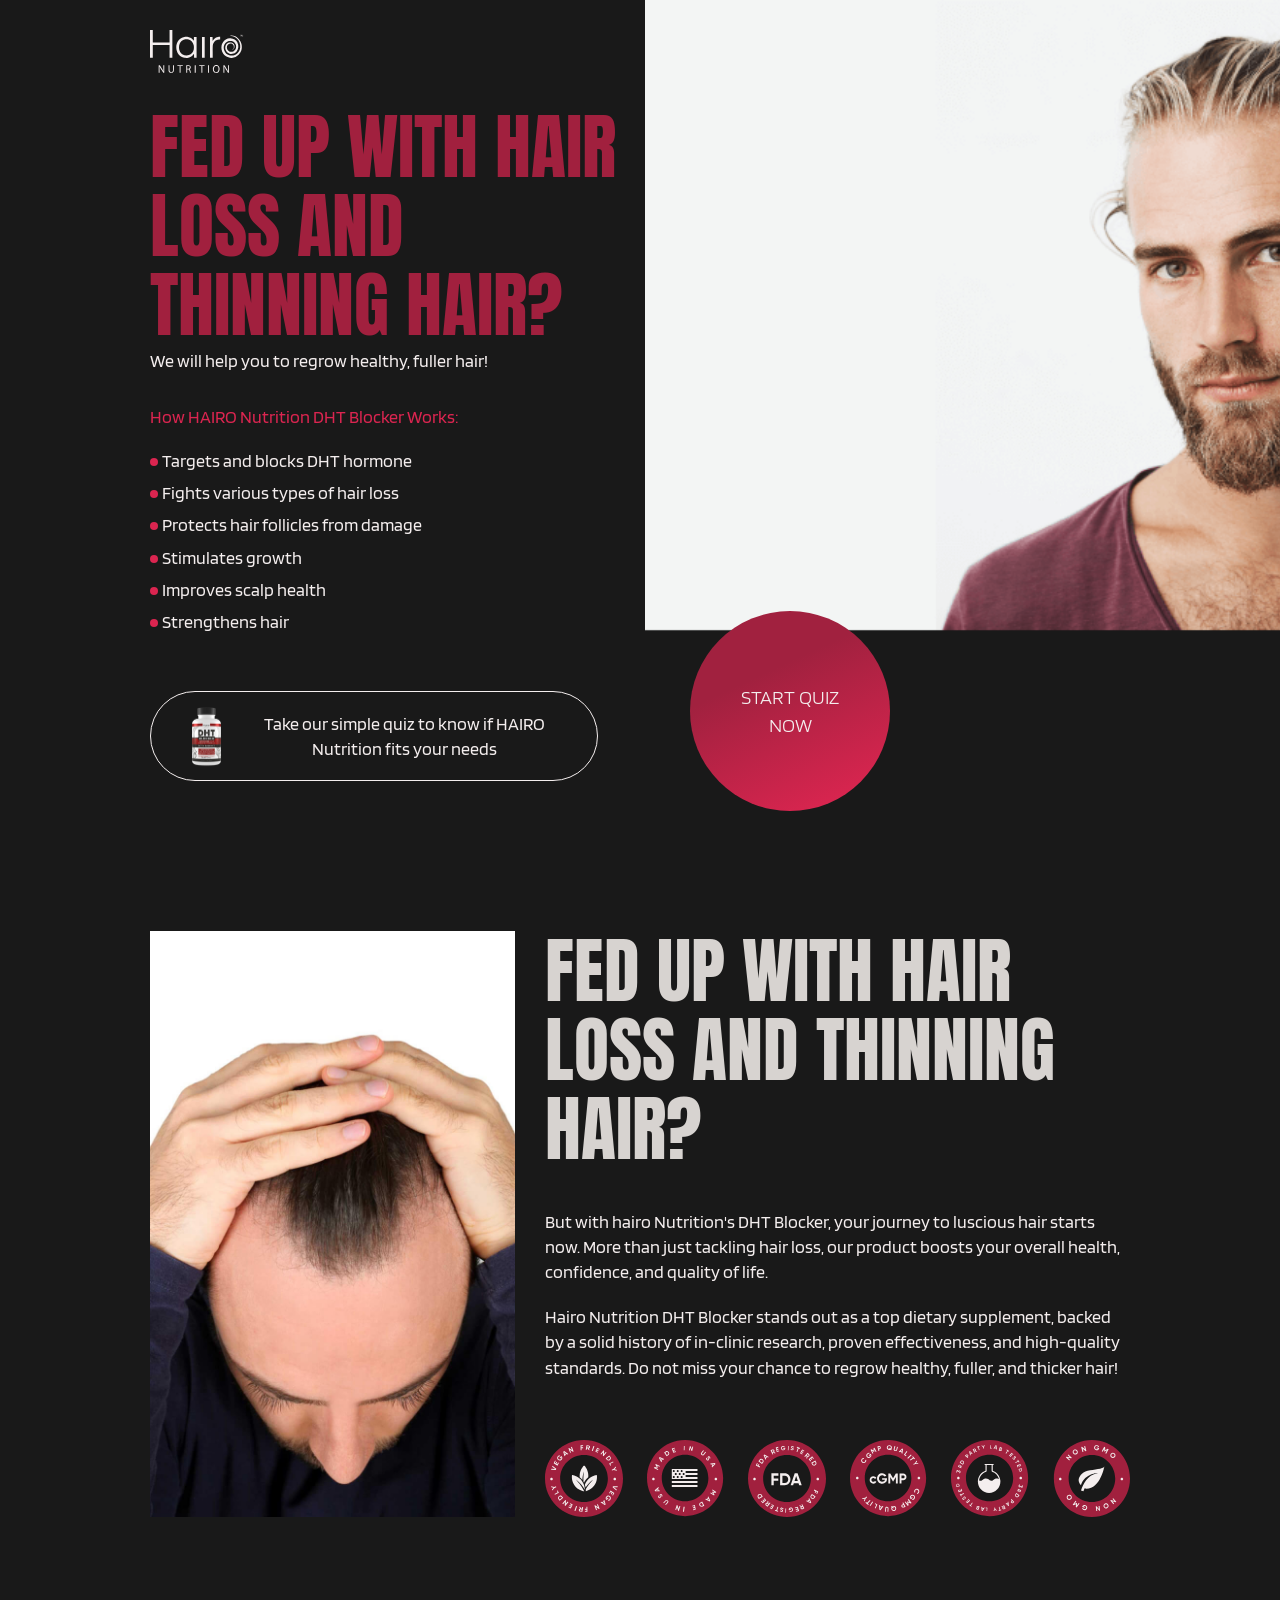
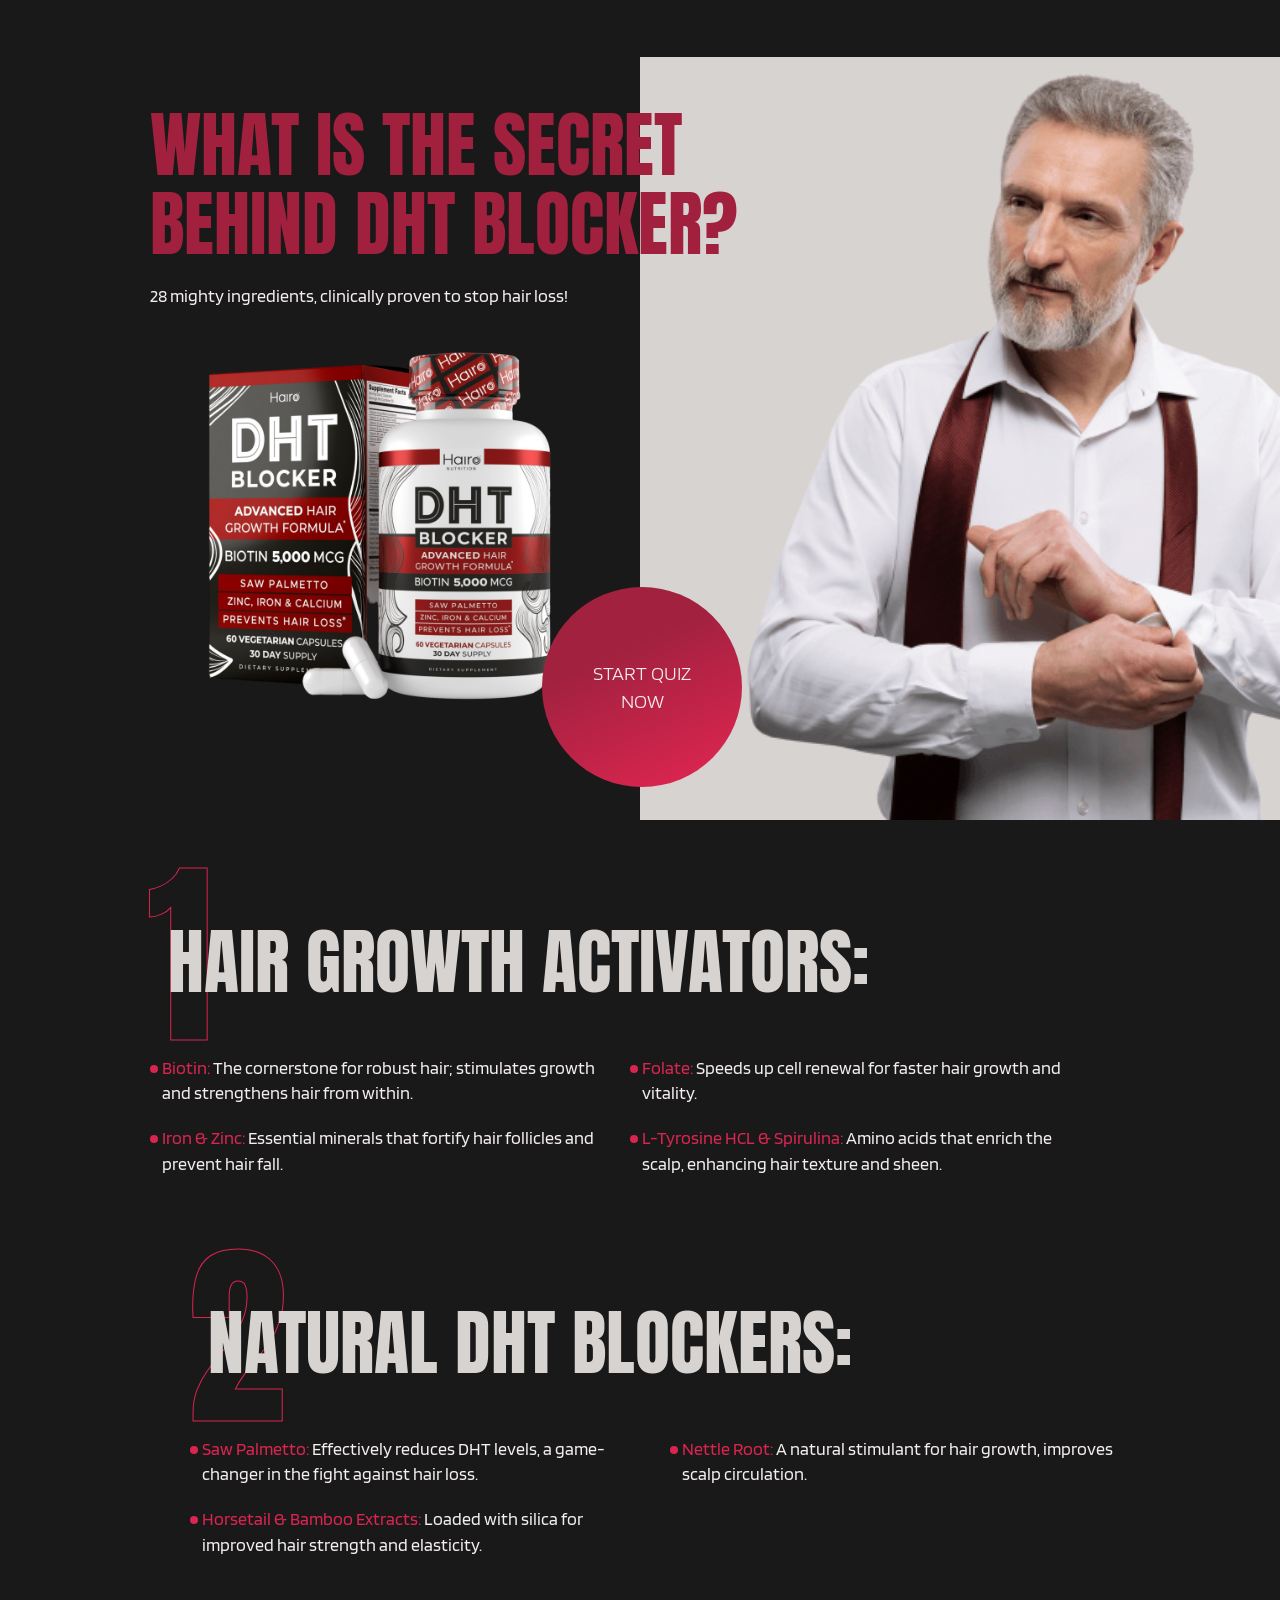
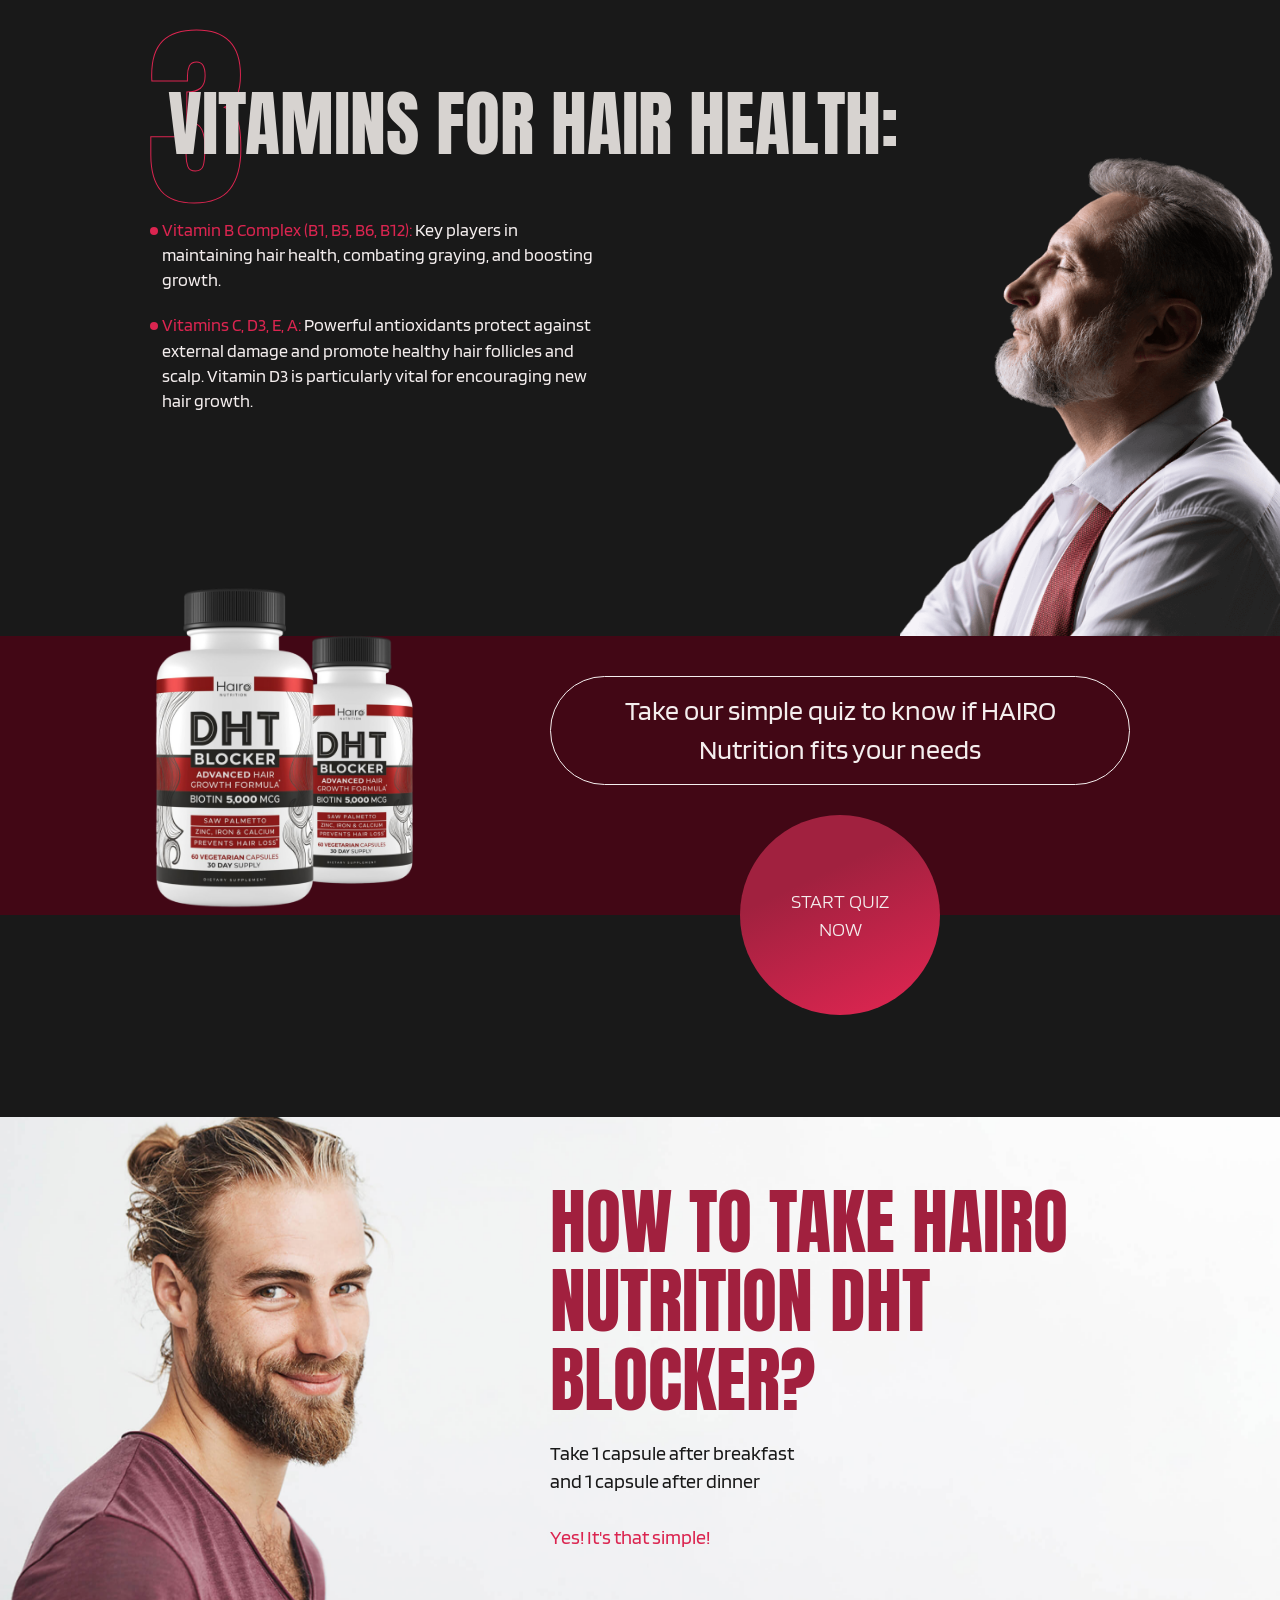
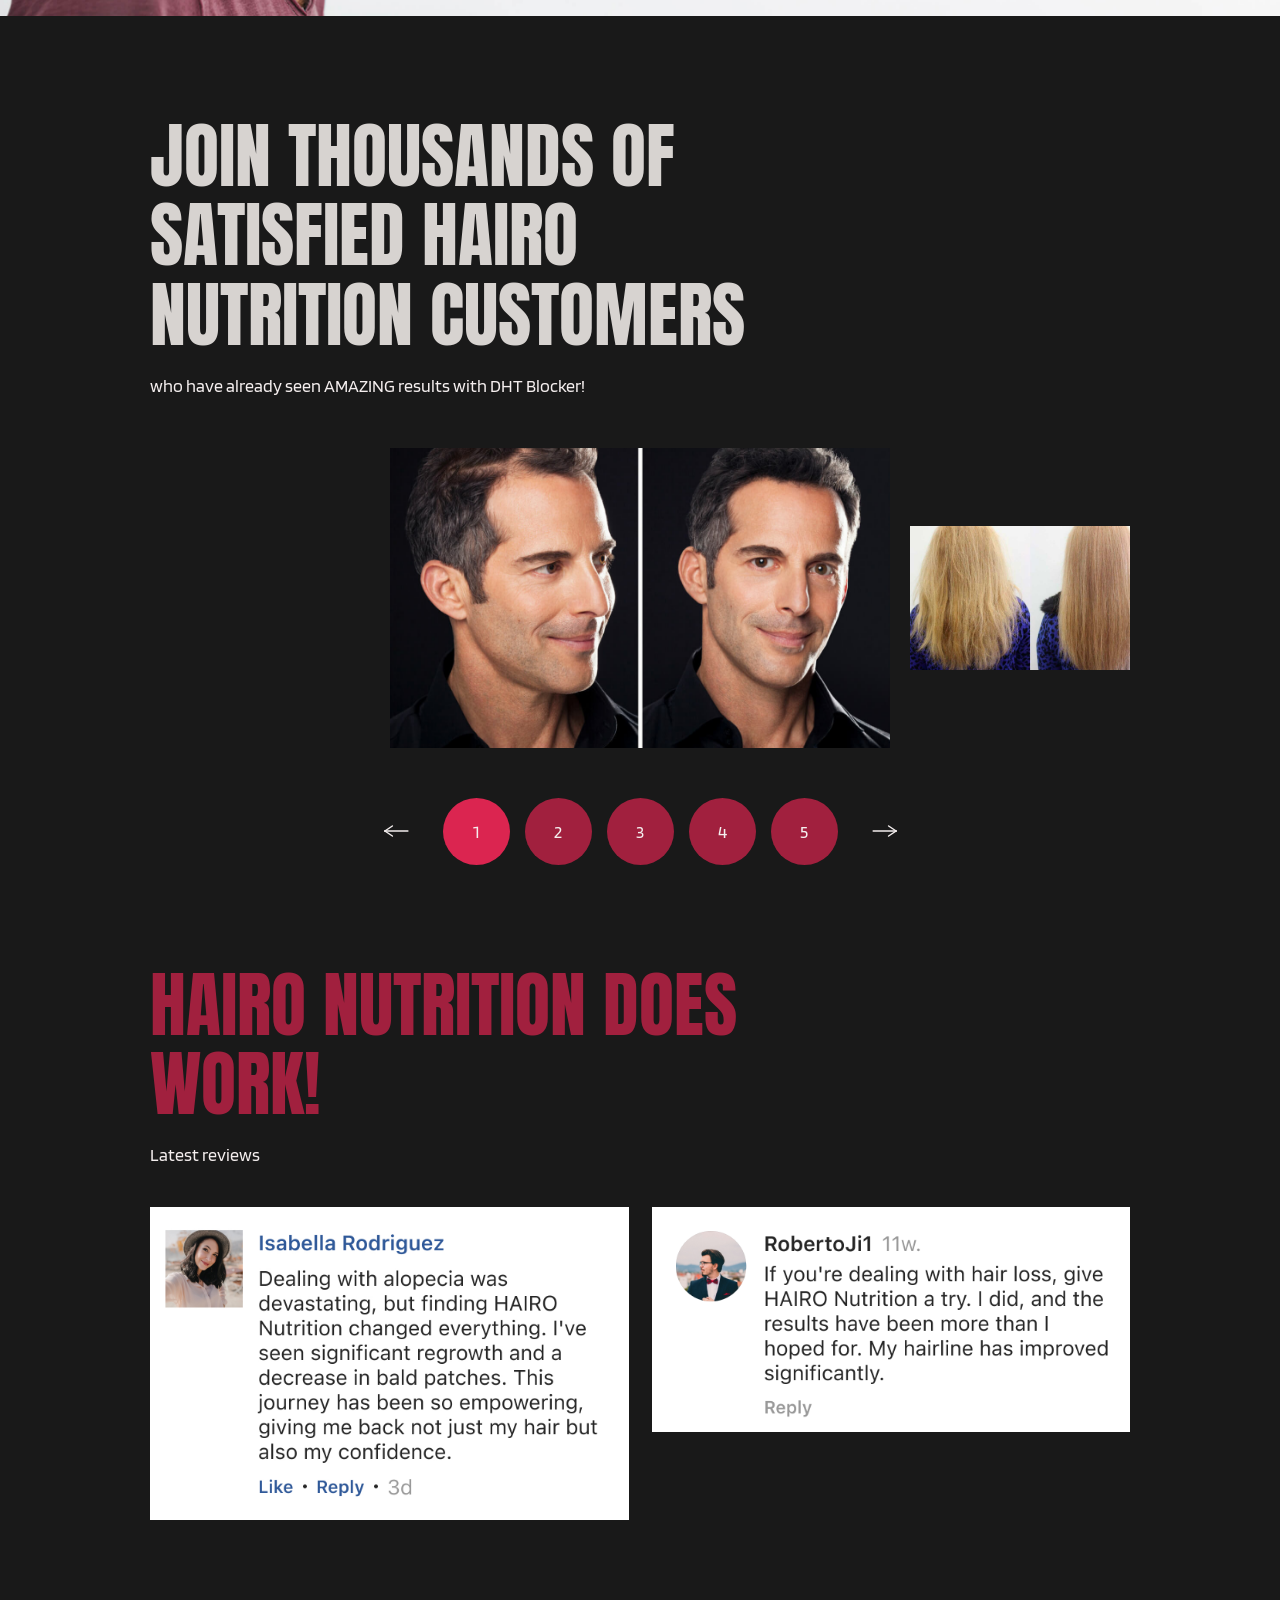
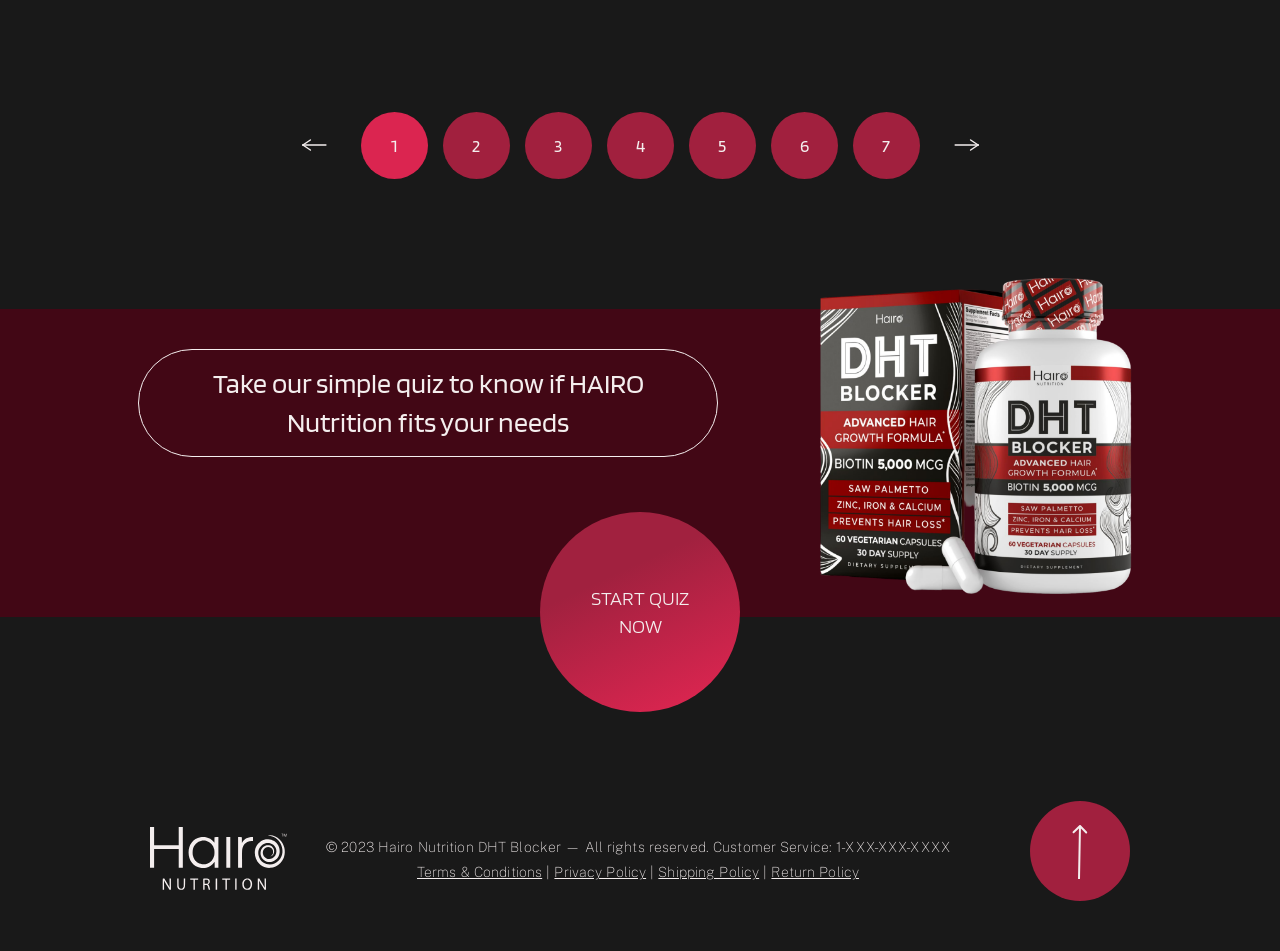
==== commit 52228395: "fix reviews" ====
--- a/docs/index.html
+++ b/docs/index.html
@@ -372,7 +372,7 @@
 								<img src="img/reviews/img-3.jpg" alt="">
 							</div>
 							<div class="reviews__slide swiper-slide">
-								<img src="img/reviews/img-2.jpg" alt="">
+								<img src="img/reviews/desktop-4.jpg" alt="">
 							</div>
 							<div class="reviews__slide swiper-slide">
 								<img src="img/reviews/desktop-5.jpg" alt="">
@@ -426,11 +426,20 @@
 							<div class="reviews__slide swiper-slide">
 								<img src="img/reviews/img-7.jpg" alt="">
 							</div>
-							<div class="reviews__slide swiper-slide">
+							<!-- <div class="reviews__slide swiper-slide">
 								<img src="img/reviews/img-4.png" alt="">
 							</div>
 							<div class="reviews__slide swiper-slide">
 								<img src="img/reviews/img-7.jpg" alt="">
+							</div> -->
+							<div class="reviews__slide swiper-slide">
+								<img src="img/reviews/desktop-4.jpg" alt="">
+							</div>
+							<div class="reviews__slide swiper-slide">
+								<img src="img/reviews/desktop-6.jpg" alt="">
+							</div>
+							<div class="reviews__slide swiper-slide">
+								<img src="img/reviews/desktop-7.jpg" alt="">
 							</div>
 						</div>
 					</div>
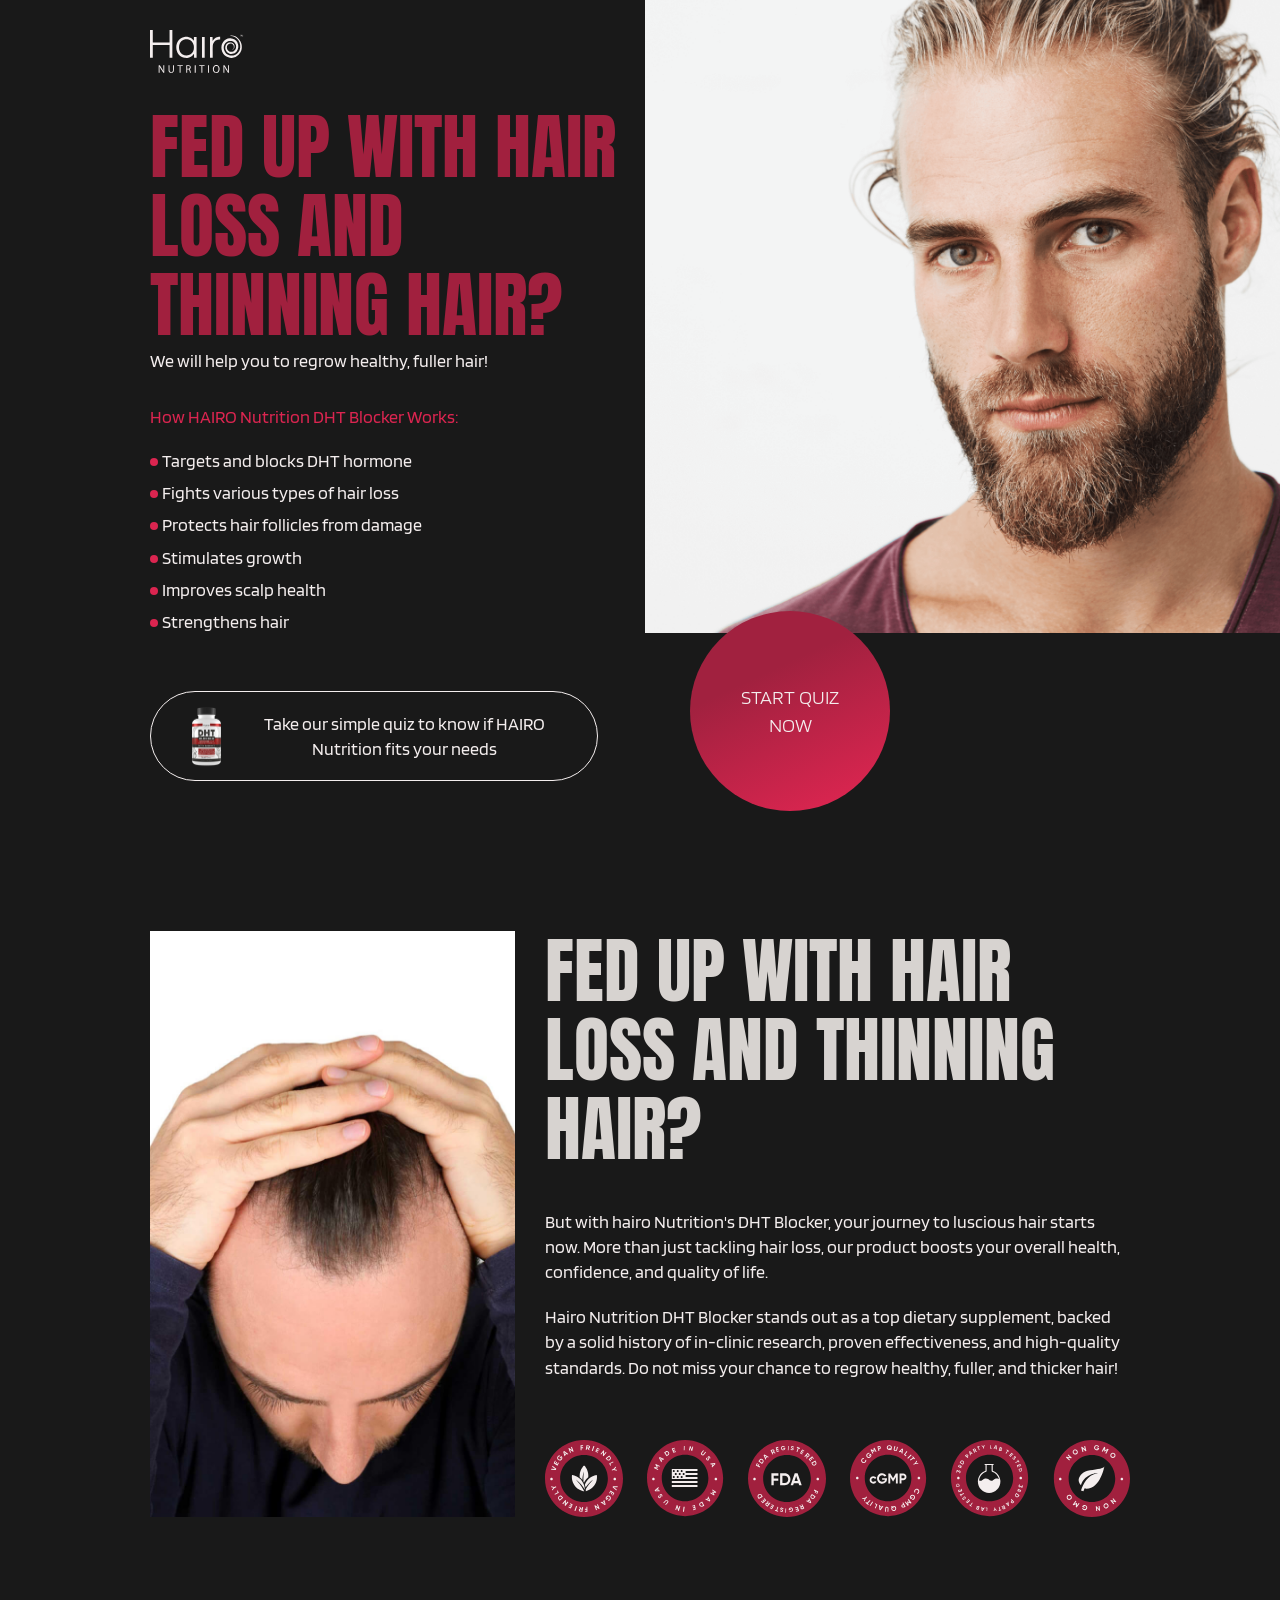
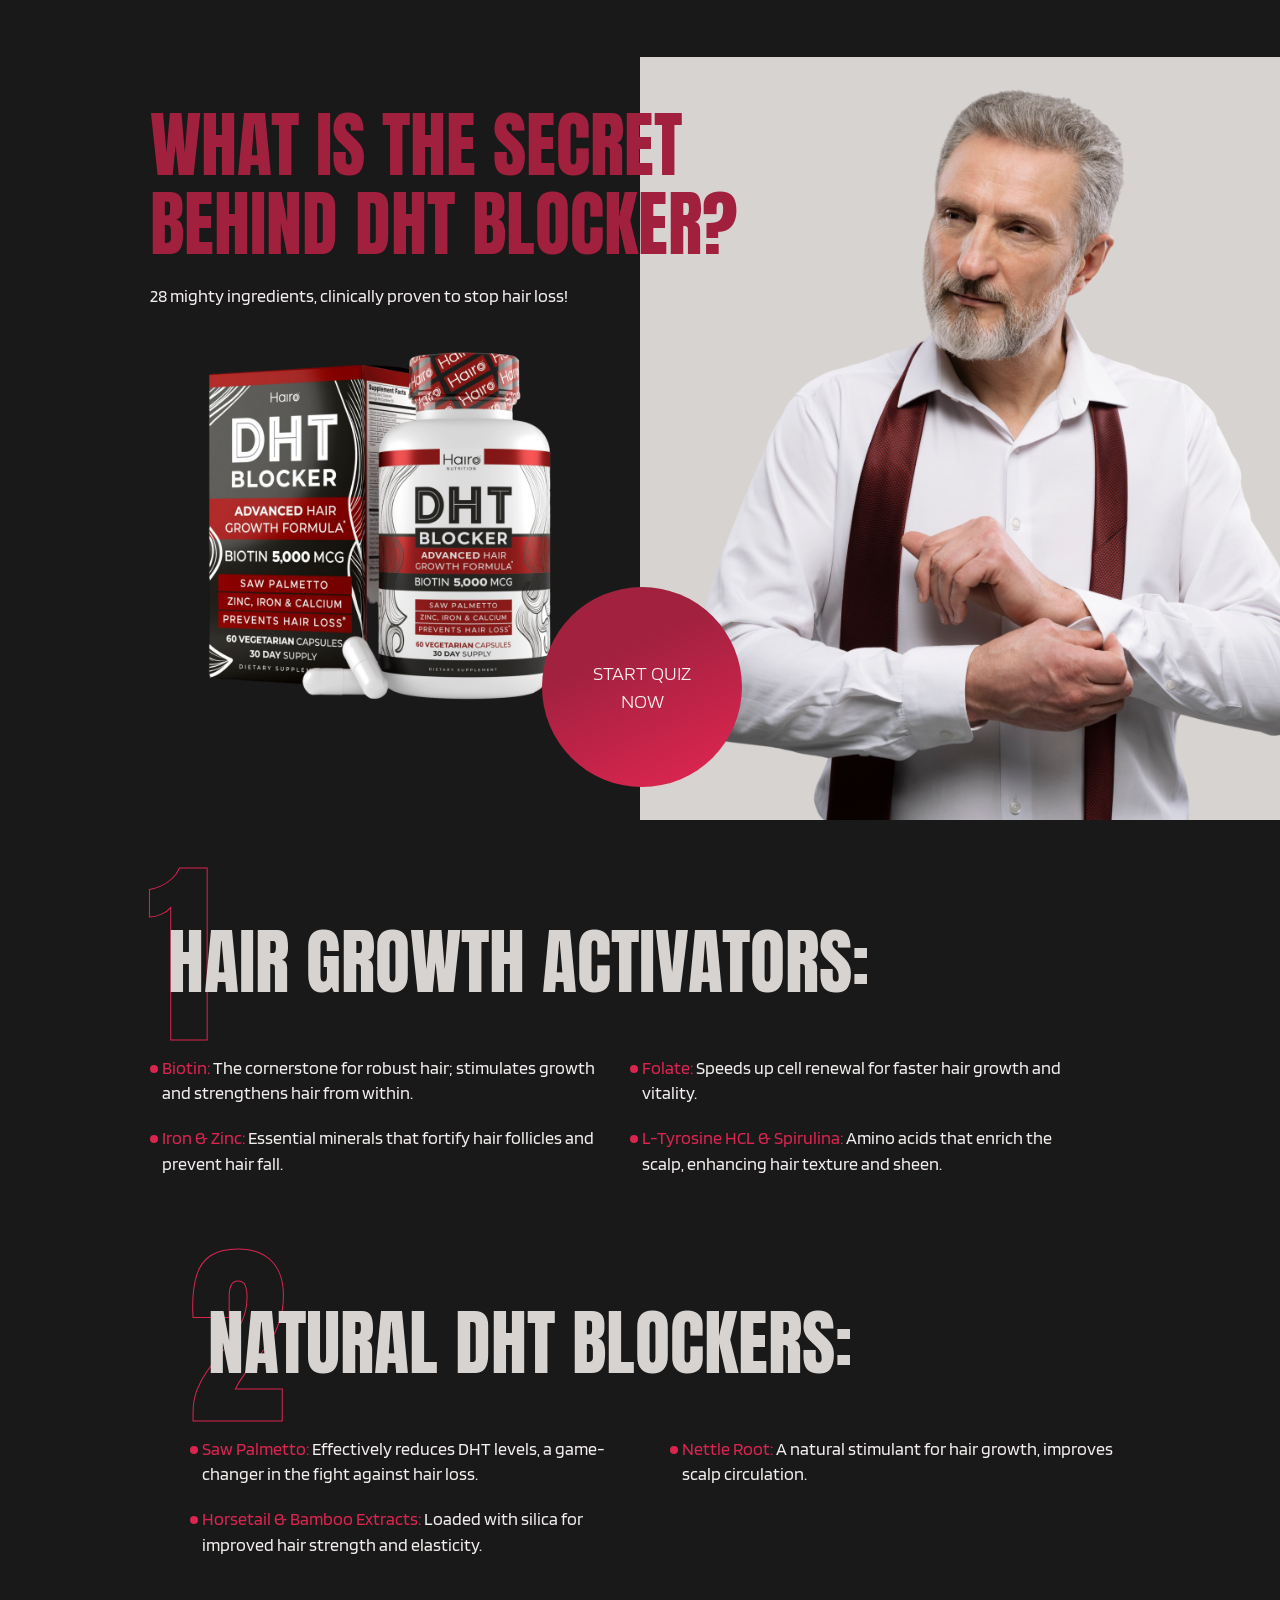
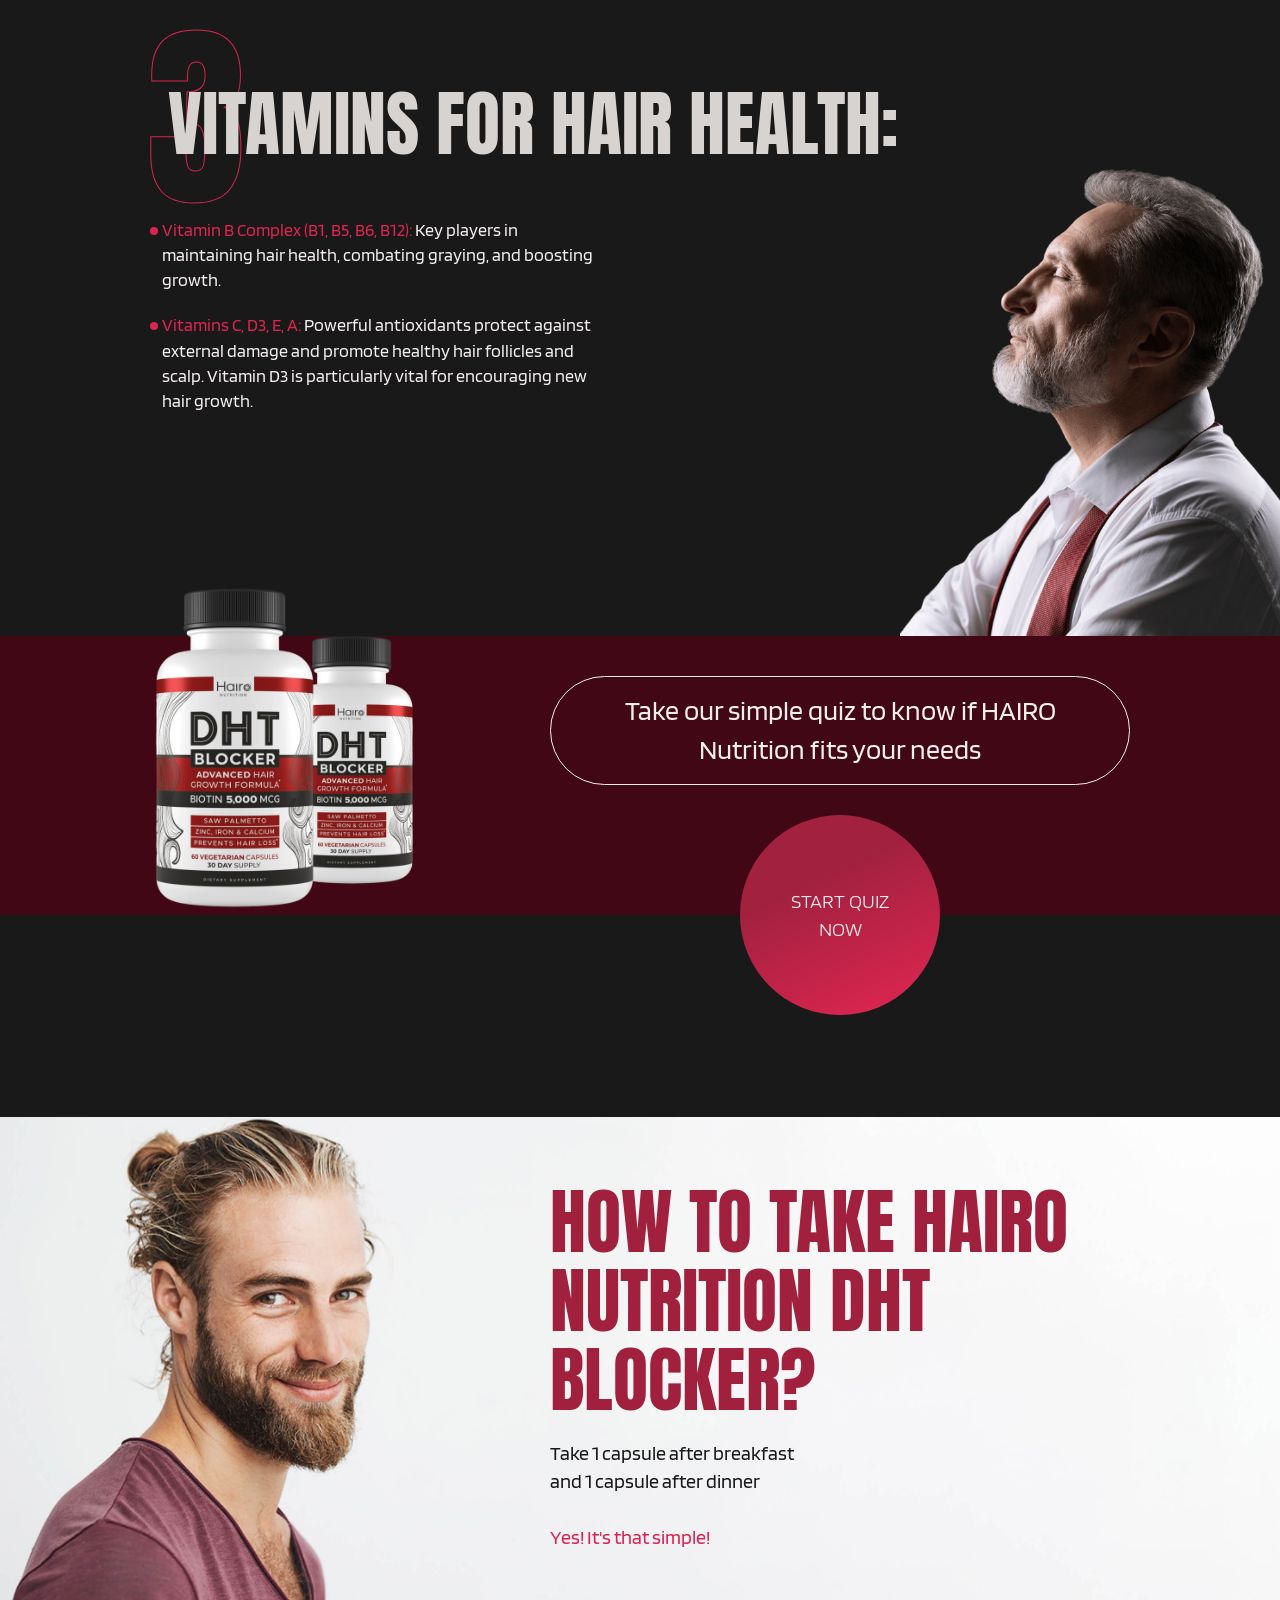
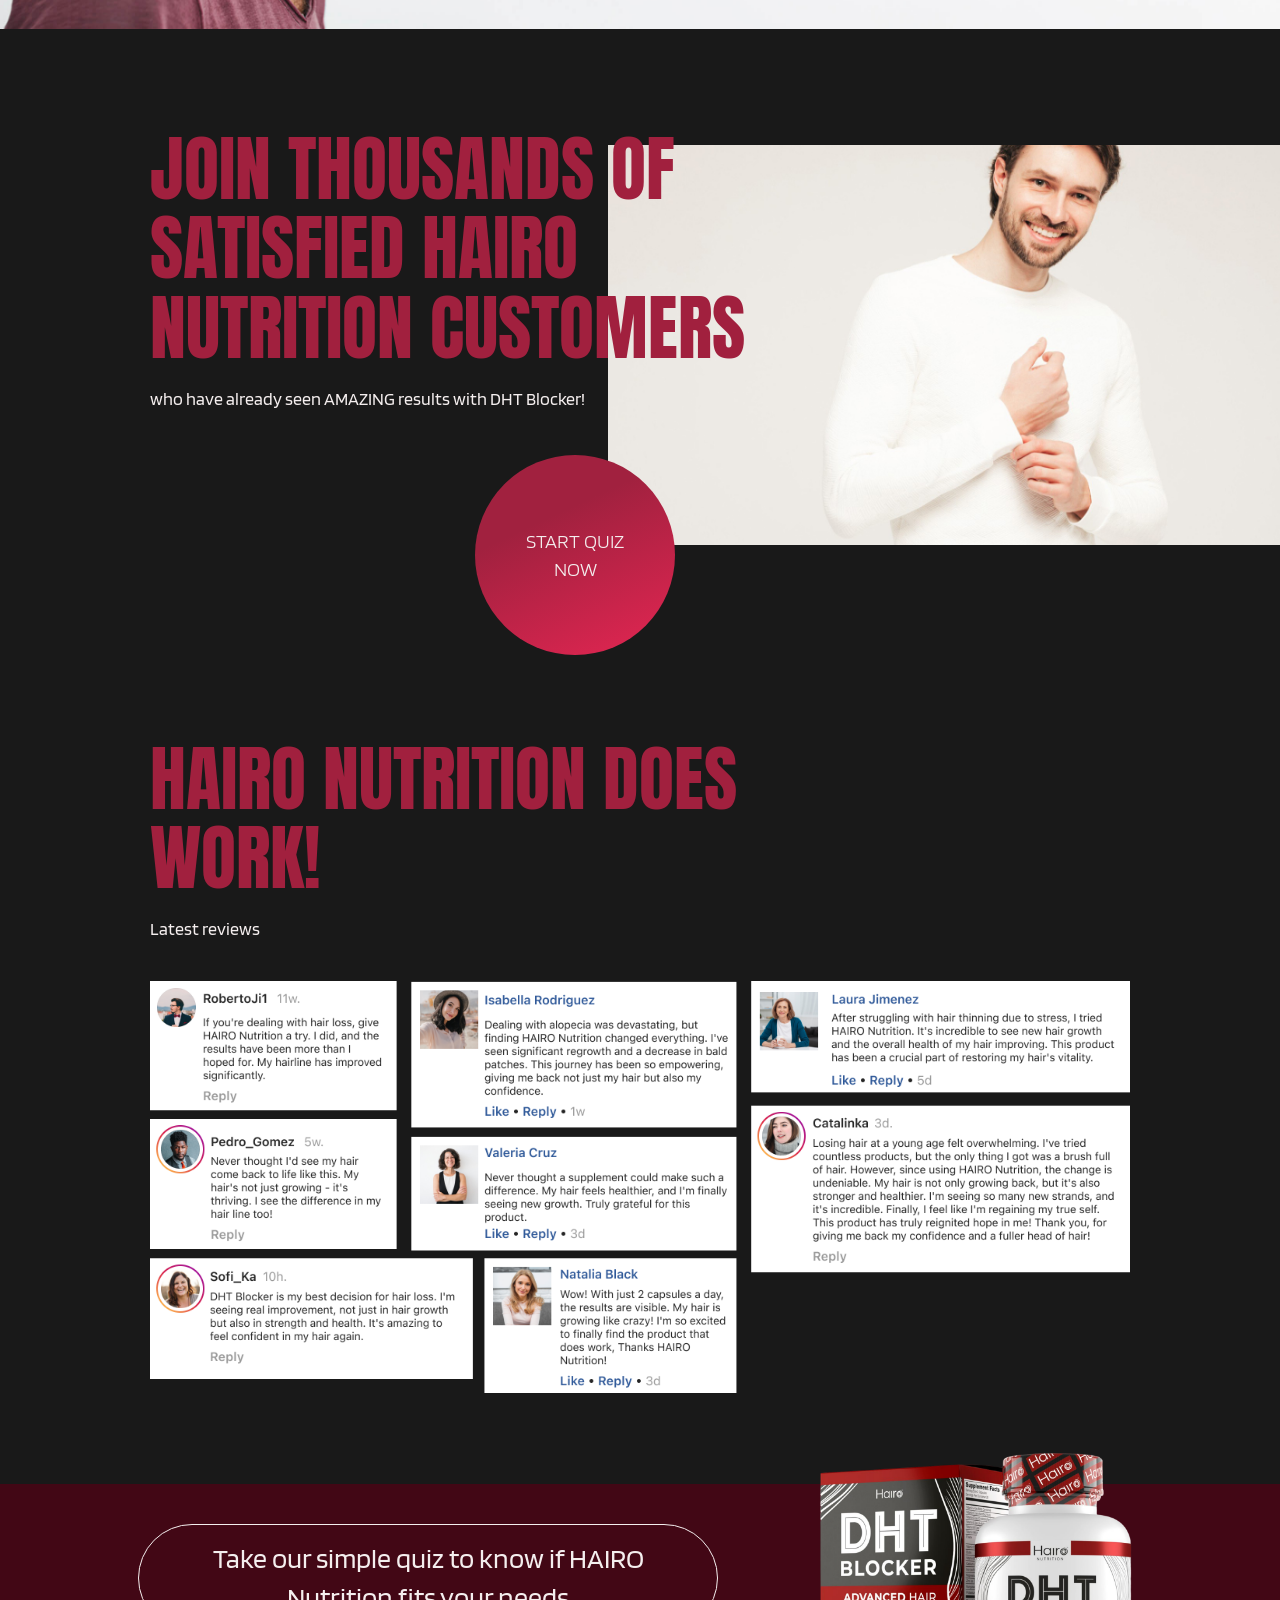
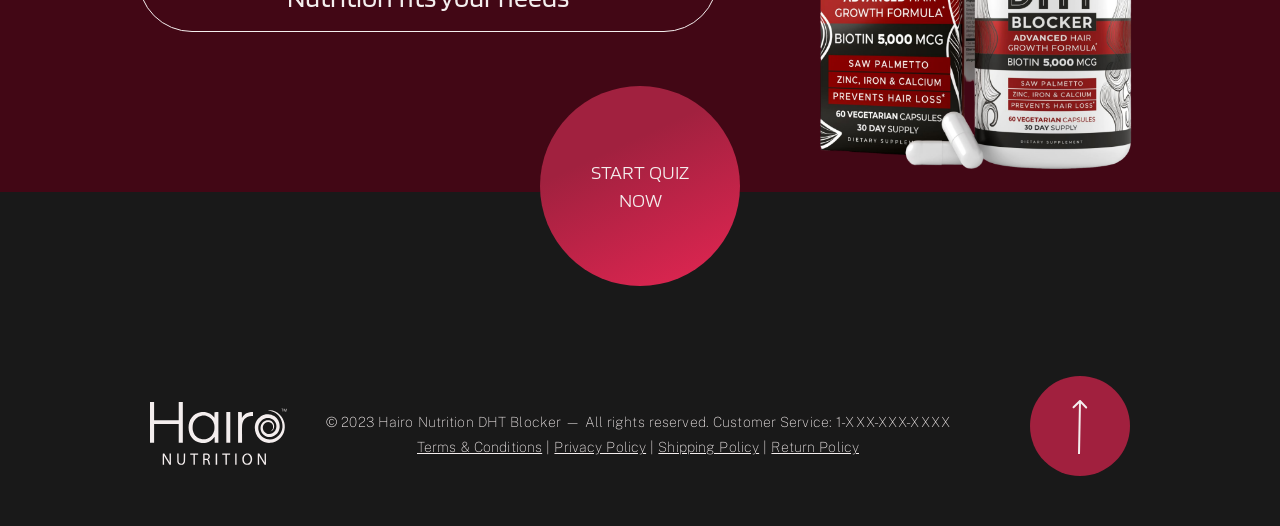
==== commit 369f7fd4: "fixed blocks" ====
--- a/docs/index.html
+++ b/docs/index.html
@@ -268,7 +268,7 @@
 
 	<section class="result">
 		<div class="wrapper">
-			<div class="result__top">
+			<!-- <div class="result__top">
 				<h2 class="result__title title">Join thousands of satisfied HAIRO Nutrition customers</h2>
 				<div class="result__subtitle">who have already seen AMAZING results with DHT Blocker!</div>
 			</div>
@@ -325,6 +325,26 @@
 						</svg>
 					</div>
 				</div>
+			</div> -->
+			<div class="secrets__wrap">
+				<div class="secrets__top">
+					<h2 class="secrets__title title title_red">Join thousands 
+						of satisfied HAIRO Nutrition customers</h2>
+					<div class="secrets__subtitle">who have already seen AMAZING results with DHT Blocker!</div>
+				</div>
+			</div>
+			<div class="secrets__bottom">
+				<a href="quiz.html" class="secrets__btn btn">
+					<span>Start quiz now</span>
+				</a>
+				<div class="secrets__img">
+					<picture>
+						<source srcset="img/result/result-img.jpg" media="(min-width: 1011px)" />
+						<source srcset="img/result/result-img-tablet.jpg" media="(min-width: 761px)" />
+						<source srcset="img/result/result-img-mobile.jpg" media="(max-width: 760px)" />
+						<img src="img/result/result-img-mobile.jpg" alt="" />
+					</picture>
+				</div>
 			</div>
 		</div>
 	</section>
@@ -336,29 +356,9 @@
 				<div class="reviews__subttile">Latest reviews</div>
 			</div>
 			<div class="reviews__body">
-				<!-- <div class="reviews__wrap">
-					<div class="reviews__img">
-						<img src="img/reviews/img-1.jpg" alt="">
-					</div>
-					<div class="reviews__img">
-						<img src="img/reviews/img-2.jpg" alt="">
-					</div>
-					<div class="reviews__img reviews__img_small">
-						<img src="img/reviews/img-3.jpg" alt="">
-					</div>
-					<div class="reviews__img reviews__img_small">
-						<img src="img/reviews/img-4.png" alt="">
-					</div>
-					<div class="reviews__img">
-						<img src="img/reviews/img-5.jpg" alt="">
-					</div>
-					<div class="reviews__img">
-						<img src="img/reviews/img-6.jpg" alt="">
-					</div>
-					<div class="reviews__img reviews__img_small">
-						<img src="img/reviews/img-7.jpg" alt="">
-					</div>
-				</div> -->
+				<div class="reviews-desktop">
+					<img src="img/reviews/reviews-desktop.png" alt="">
+				</div>
 				<div class="reviews__container-desktop">
 					<div class="reviews__swiper-desktop swiper">
 						<div class="swiper-wrapper">
--- a/docs/css/index.css
+++ b/docs/css/index.css
@@ -1 +1,4488 @@
-@-webkit-keyframes animate-pulse{0%{box-shadow:0 0 0 0 rgba(161,33,63,.7),0 0 0 0 rgba(161,33,63,.7)}40%{box-shadow:0 0 0 50px transparent,0 0 0 0 rgba(161,33,63,.7)}80%{box-shadow:0 0 0 50px transparent,0 0 0 30px transparent}to{box-shadow:0 0 0 0 transparent,0 0 0 30px transparent}}@keyframes animate-pulse{0%{box-shadow:0 0 0 0 rgba(161,33,63,.7),0 0 0 0 rgba(161,33,63,.7)}40%{box-shadow:0 0 0 50px transparent,0 0 0 0 rgba(161,33,63,.7)}80%{box-shadow:0 0 0 50px transparent,0 0 0 30px transparent}to{box-shadow:0 0 0 0 transparent,0 0 0 30px transparent}}@-webkit-keyframes animate-pulse-white{0%{box-shadow:0 0 0 0 rgba(255,255,255,.7),0 0 0 0 rgba(255,255,255,.7)}40%{box-shadow:0 0 0 50px transparent,0 0 0 0 rgba(255,255,255,.7)}80%{box-shadow:0 0 0 50px transparent,0 0 0 30px transparent}to{box-shadow:0 0 0 0 transparent,0 0 0 30px transparent}}@keyframes animate-pulse-white{0%{box-shadow:0 0 0 0 rgba(255,255,255,.7),0 0 0 0 rgba(255,255,255,.7)}40%{box-shadow:0 0 0 50px transparent,0 0 0 0 rgba(255,255,255,.7)}80%{box-shadow:0 0 0 50px transparent,0 0 0 30px transparent}to{box-shadow:0 0 0 0 transparent,0 0 0 30px transparent}}@-webkit-keyframes line{0%{transform:scaleX(0)}to{transform:scaleX(1)}}@keyframes line{0%{transform:scaleX(0)}to{transform:scaleX(1)}}html{box-sizing:border-box;cursor:default;-webkit-text-size-adjust:100%;-moz-text-size-adjust:100%;text-size-adjust:100%;-webkit-font-smoothing:antialiased;-webkit-tap-highlight-color:transparent}*{outline:0}*,::after,::before{box-sizing:inherit}::-moz-selection{color:#fff;background:#1b64fa}::selection{color:#fff;background:#1b64fa}body,html{font-family:"Blinker",sans-serif;font-size:20px;font-weight:400;line-height:140%;color:#f4eeee;background-color:#191919;margin:0;padding:0}body{overflow-x:hidden}body.lock{overflow:hidden;height:100vh}ol,ul{padding-left:0;list-style-type:none}blockquote,h1,h2,h3,h4,h5,h6{margin:0}ol,p,ul{margin-top:0;margin-bottom:0}figure{margin:0 auto}sub,sup{line-height:1em;font-size:.75em}a{transition-duration:.3s;transition-timing-function:ease-out;transition-property:background-size;text-decoration:none;cursor:pointer}[role=button],[type=button],[type=reset],[type=submit],button,select,textarea{font-family:inherit;font-size:inherit;line-height:inherit;color:inherit;padding:0;border:0;background-color:transparent;margin:0}[role=button],[type=button],[type=reset],[type=submit],button{cursor:url(img/cursor-rect.svg) 25 25,auto;font-weight:inherit;text-transform:inherit;text-align:left}[role=button][disabled],[type=button][disabled],[type=reset][disabled],[type=submit][disabled],button[disabled]{cursor:initial}select,textarea{display:block;-webkit-appearance:none;-moz-appearance:none;appearance:none}select::-moz-placeholder,textarea::-moz-placeholder{opacity:1}select:-ms-input-placeholder,textarea:-ms-input-placeholder{opacity:1}select::placeholder,textarea::placeholder{opacity:1}input[type=email]::-ms-clear,input[type=email]::-ms-reveal,input[type=password]::-ms-clear,input[type=password]::-ms-reveal,input[type=search]::-ms-clear,input[type=search]::-ms-reveal,input[type=tel]::-ms-clear,input[type=tel]::-ms-reveal,input[type=text]::-ms-clear,input[type=text]::-ms-reveal{display:none}input[type=email]::-webkit-search-cancel-button,input[type=email]::-webkit-search-decoration,input[type=email]::-webkit-search-results-button,input[type=email]::-webkit-search-results-decoration,input[type=password]::-webkit-search-cancel-button,input[type=password]::-webkit-search-decoration,input[type=password]::-webkit-search-results-button,input[type=password]::-webkit-search-results-decoration,input[type=search]::-webkit-search-cancel-button,input[type=search]::-webkit-search-decoration,input[type=search]::-webkit-search-results-button,input[type=search]::-webkit-search-results-decoration,input[type=tel]::-webkit-search-cancel-button,input[type=tel]::-webkit-search-decoration,input[type=tel]::-webkit-search-results-button,input[type=tel]::-webkit-search-results-decoration,input[type=text]::-webkit-search-cancel-button,input[type=text]::-webkit-search-decoration,input[type=text]::-webkit-search-results-button,input[type=text]::-webkit-search-results-decoration{display:none}input[type=number]{-webkit-appearance:textfield;-moz-appearance:textfield;appearance:textfield}input[type=number]::-webkit-inner-spin-button,input[type=number]::-webkit-outer-spin-button{-webkit-appearance:none;appearance:none}select{cursor:pointer}select:-moz-focusring{color:transparent;text-shadow:0 0 0 #000}select::-ms-expand{display:none}textarea{resize:none}img,video{height:auto;display:block}svg,use{transform:translateZ(0);display:block}img,svg,video{max-width:100%}hr{border:0;height:1px;margin:0;width:100px;background-color:fade(#000,18%)}@media (max-width:1290px){body,html{font-size:18px}}@media (max-width:760px){body,html{font-size:16px}}.page{overflow:hidden}.wrapper{max-width:1290px;margin:0 auto;padding:0 15px}.flex,.flex-center{display:flex;align-items:center;justify-content:space-between}.flex-center{justify-content:center}.img-cover img,.svg-cover svg{width:100%;height:100%;-o-object-fit:cover;object-fit:cover}.img-contain img,.product-informations_man .product-informations__wrap_2 .product-informations__img img,.svg-contain svg{width:100%;height:100%;-o-object-fit:contain;object-fit:contain}.logo{width:174px;height:32px;display:block}.btn{font-family:"Blinker",sans-serif;width:200px;height:200px;display:inline-flex;align-items:center;justify-content:center;color:#f4eeee;text-align:center;font-size:20px;font-weight:300;line-height:140%;text-transform:uppercase;border-radius:1000px;background:linear-gradient(155deg,#a1213f 33.05%,#d8254f 88.27%);cursor:pointer;position:relative;z-index:10;overflow:hidden;-webkit-animation:animate-pulse 3s linear infinite;animation:animate-pulse 3s linear infinite;transition:all .3s}.btn::before{content:"";position:absolute;width:100%;height:100%;top:0;left:0;background-color:#ea2654;border-radius:50%;z-index:-1;opacity:0;transition:opacity .3s}.btn span{max-width:100px}.btn_white{background:#f4eeee;color:#a1203e;-webkit-animation-name:animate-pulse-white;animation-name:animate-pulse-white}.btn_white::before{background-color:#e5e5e5}.btn-item::before,.btn-item:hover::before,.btn:hover::before{opacity:1;transition:opacity .3s}.btn-item{font-family:"Blinker",sans-serif;width:209px;height:51px;display:inline-flex;align-items:center;justify-content:center;color:#fff;font-size:22px;font-weight:400;line-height:140%;text-transform:uppercase;border-radius:100px;background:linear-gradient(204deg,#a12240 0,#ea2654 107.86%);cursor:pointer;position:relative;z-index:10;overflow:hidden;transition:all .3s}.btn-item::before{content:"";position:absolute;width:100%;height:100%;top:0;left:0;background-color:#ea2654;border-radius:100px;z-index:-1;opacity:0}.btn-item_border{background:0 0;color:#a1203e;border:1px solid #a12240}.btn-item_border:hover{border-color:#ea2654;color:#fff}.field{width:100%;height:70px;font-family:"Blinker",sans-serif;background-color:#d7d3d0;color:#191919;font-size:14px;font-weight:400;line-height:140%;padding:14px;border:0;position:relative;-moz-appearance:none;-webkit-appearance:none;transition:all .3s ease;resize:none}.field::-webkit-input-placeholder{color:#96918e}.field:-moz-placeholder,.field::-moz-placeholder{color:#96918e}.field:-ms-input-placeholder{color:#96918e}.field:focus{color:#191919}.title{font-family:"Anton",sans-serif;color:#d7d3d0;font-size:90px;font-weight:400;line-height:110%;text-transform:uppercase}.title_big{font-size:114px}.title_big,.title_red{color:#a1203e}.title_small{font-size:60px}.item{position:relative;padding-left:14px}.item::before{content:"";position:absolute;width:8px;height:8px;top:10px;left:0;border-radius:50%;background-color:#db2550}.item+.item{margin-top:7px}.arrow{width:45px;height:30px;cursor:pointer}.arrow svg{width:100%;height:100%;display:block;-o-object-fit:contain;object-fit:contain}.arrow svg *{transition:all .3s}.arrow:hover svg *{fill:#da251d;transition:all .3s}.radio{display:flex;align-items:center;gap:16px;cursor:pointer;padding:14px 30px;border-bottom:1px solid #d7d3d0}.checkbox:first-child,.radio:first-child{border-top:1px solid #d7d3d0}.checkbox input,.radio input{display:none}.radio__icon{display:flex;width:26px;height:26px;background-color:transparent;border:1.5px solid #191919;border-radius:50%;position:relative;transition:all .4s}.radio__icon::before{content:"";position:absolute;width:14px;height:14px;top:calc(50% - 7px);left:calc(50% - 7px);background-color:#db2550;border-radius:50%;opacity:0;transition:all .3s}.radio__caption{flex:1;color:#191919;font-size:20px;font-weight:400;line-height:140%}.checkbox input[type=checkbox]:checked+.checkbox__icon,.checkbox input[type=radio]:checked+.checkbox__icon,.radio input[type=checkbox]:checked+.radio__icon,.radio input[type=radio]:checked+.radio__icon{border-color:#db2550;transition:all .4s}.checkbox input[type=checkbox]:checked+.checkbox__icon svg,.checkbox input[type=radio]:checked+.checkbox__icon svg,.radio input[type=checkbox]:checked+.radio__icon::before,.radio input[type=radio]:checked+.radio__icon::before{opacity:1;transition:all .4s}.checkbox{display:flex;align-items:center;gap:16px;cursor:pointer;padding:14px 30px;border-bottom:1px solid #d7d3d0}.checkbox__icon{display:flex;width:26px;height:26px;background-color:transparent;border:1.5px solid #191919;position:relative;border-radius:5px;transition:all .4s}.checkbox__icon svg{width:100%;height:100%;-o-object-fit:contain;object-fit:contain;opacity:0;transition:all .3s}.checkbox__caption{flex:1;color:#191919;font-size:20px;font-weight:400;line-height:140%}.swiper-pagination{position:relative;display:flex;align-items:center;gap:15px}.swiper-pagination-bullet{display:flex;align-items:center;justify-content:center;width:67px;height:67px;background-color:#a1203e;border-radius:50%;color:#f4eeee;text-align:center;font-size:18px;font-weight:500;opacity:1;cursor:pointer;transition:all .3s}.swiper-pagination-bullet.swiper-pagination-bullet-active{background-color:#db2550;transition:all .3s}@media (max-width:1290px){.wrapper{max-width:1010px}.title{font-size:72px}.title_small{font-size:60px}}@media (max-width:1010px){.wrapper{max-width:770px;padding:0 40px}.field{padding:10px}.title{font-size:60px}.item{padding-left:12px}.item+.item{margin-top:14px}.arrow{width:34.368px;height:22.836px}.radio{padding:14px 40px}.swiper-pagination{gap:12px}.swiper-pagination-bullet{width:51px;height:52px;font-size:13.747px}}@media (max-width:760px){.logo{width:auto;height:43px}.wrapper{padding:0 20px}.title,.title_small{font-size:36px}.btn{width:129px;height:129px;font-size:12.9px}.btn span{max-width:80px}.btn-item{width:100%;height:60px;font-size:18px}.btn-item_border{height:auto;border:0;text-transform:capitalize}.btn-item_border span{text-decoration:underline}.btn-item_border:hover{border-color:transparent;color:#a1203e;opacity:.8}.btn-item_border:hover::before{opacity:0}.item{padding-left:12px}.item::before{width:6px;height:6px;top:8px}.item+.item{margin-top:9px}.arrow{width:26.209px;height:17.463px}.radio{gap:6px;padding:14px 19px}.radio__icon{width:18px;height:18px}.radio__icon::before{width:10px;height:10px;top:calc(50% - 5px);left:calc(50% - 5px)}.radio__caption{font-size:16px}.checkbox{gap:6px;padding:14px 19px}.checkbox__icon{width:18px;height:18px;border-radius:3px}.checkbox__caption{font-size:16px}.swiper-pagination{gap:10px}.swiper-pagination-bullet{width:38px;height:39px;font-size:10.513px}@-webkit-keyframes animate-pulse{0%{box-shadow:0 0 0 0 rgba(161,33,63,.7),0 0 0 0 rgba(161,33,63,.7)}40%{box-shadow:0 0 0 30px transparent,0 0 0 0 rgba(161,33,63,.7)}80%{box-shadow:0 0 0 30px transparent,0 0 0 15px transparent}to{box-shadow:0 0 0 0 transparent,0 0 0 15px transparent}}@keyframes animate-pulse{0%{box-shadow:0 0 0 0 rgba(161,33,63,.7),0 0 0 0 rgba(161,33,63,.7)}40%{box-shadow:0 0 0 30px transparent,0 0 0 0 rgba(161,33,63,.7)}80%{box-shadow:0 0 0 30px transparent,0 0 0 15px transparent}to{box-shadow:0 0 0 0 transparent,0 0 0 15px transparent}}@-webkit-keyframes animate-pulse-white{0%{box-shadow:0 0 0 0 rgba(255,255,255,.7),0 0 0 0 rgba(255,255,255,.7)}40%{box-shadow:0 0 0 30px transparent,0 0 0 0 rgba(255,255,255,.7)}80%{box-shadow:0 0 0 30px transparent,0 0 0 15px transparent}to{box-shadow:0 0 0 0 transparent,0 0 0 15px transparent}}@keyframes animate-pulse-white{0%{box-shadow:0 0 0 0 rgba(255,255,255,.7),0 0 0 0 rgba(255,255,255,.7)}40%{box-shadow:0 0 0 30px transparent,0 0 0 0 rgba(255,255,255,.7)}80%{box-shadow:0 0 0 30px transparent,0 0 0 15px transparent}to{box-shadow:0 0 0 0 transparent,0 0 0 15px transparent}}}@font-face{font-family:"Blinker";src:url("../fonts/Blinker/Blinker Light/Blinker Light.eot");src:url("../fonts/Blinker/Blinker Light/Blinker Light.eot?#iefix") format("embedded-opentype"),url("../fonts/Blinker/Blinker Light/Blinker Light.woff") format("woff"),url("../fonts/Blinker/Blinker Light/Blinker Light.ttf") format("truetype");font-weight:300;font-style:normal}@font-face{font-family:"Blinker";src:url("../fonts/Blinker/Blinker Regular/Blinker Regular.eot");src:url("../fonts/Blinker/Blinker Regular/Blinker Regular.eot?#iefix") format("embedded-opentype"),url("../fonts/Blinker/Blinker Regular/Blinker Regular.woff") format("woff"),url("../fonts/Blinker/Blinker Regular/Blinker Regular.ttf") format("truetype");font-weight:400;font-style:normal}@font-face{font-family:"Anton";src:url(../fonts/Anton/Anton.eot);src:url(../fonts/Anton/Anton.eot?#iefix) format("embedded-opentype"),url(../fonts/Anton/Anton.woff) format("woff"),url(../fonts/Anton/Anton.ttf) format("truetype");font-weight:400;font-style:normal}@font-face{font-family:"Public Sans";src:url("../fonts/Public Sans/Public Sans.eot");src:url("../fonts/Public Sans/Public Sans.eot?#iefix") format("embedded-opentype"),url("../fonts/Public Sans/Public Sans.woff") format("woff"),url("../fonts/Public Sans/Public Sans.ttf") format("truetype");font-weight:400;font-style:normal}@font-face{font-family:"Lato";src:url("../fonts/Lato/Lato Regular.eot");src:url("../fonts/Lato/Lato Regular.eot?#iefix") format("embedded-opentype"),url("../fonts/Lato/Lato Regular.woff") format("woff"),url("../fonts/Lato/Lato Regular.ttf") format("truetype");font-weight:400;font-style:normal}.header{position:absolute;width:100%;top:0;left:0;padding:30px 0;z-index:100}@media (max-width:760px){.header{padding:40px 0}.header .wrapper{display:flex;justify-content:center}}.promo{padding-top:107px;padding-bottom:101px;position:relative;z-index:10;overflow:hidden}.promo__wrap{max-width:870px}.promo__wrap-top{margin-bottom:31px}.promo__title{margin-bottom:3px}.promo__container{margin-bottom:57px}.promo__caption{color:#db2550;margin-bottom:19px}.promo__row{max-width:512px;display:flex;justify-content:space-between;gap:20px}.promo__item{position:relative;padding-left:12px}.promo__item::before{content:"";position:absolute;width:8px;height:8px;top:10px;left:0;border-radius:50%;background-color:#db2550}.promo__item+.promo__item{margin-top:7px}.promo__info{display:inline-flex;align-items:center;height:90px;padding:0 25px;border-radius:100px;border:1px solid #f4eeee}.promo__info-img{width:61px;height:61px}.promo__info-caption{max-width:335px;color:#f4eeee;text-align:center;font-size:18px}.promo__btn{position:absolute;left:calc(50% - 90px);bottom:45px}.promo__img{position:absolute;top:0;right:0;width:49.6%;max-width:942px;height:100%;z-index:-1}.promo__img img{width:100%;height:100%;-o-object-fit:cover;object-fit:cover}@media (max-width:1290px){.promo{padding-bottom:75px}.promo__wrap{max-width:500px}.promo__row{max-width:100%;gap:7px;flex-direction:column}.promo__img{height:74%}.promo__btn{left:calc(50% + 50px)}}@media (max-width:1010px){.promo{padding-top:104px}.promo__wrap-top{margin-bottom:20px;max-width:415px}.promo__title{margin-bottom:9px}.promo__container{margin-bottom:42px}.promo__caption{margin-bottom:21px}.promo__img{width:49.5%}.promo__btn{left:calc(50% + 145px);bottom:25px}}@media (max-width:760px){.promo{padding-top:112px;padding-bottom:25px}.promo__wrap-top{margin-bottom:15px}.promo__title{margin-bottom:6px}.promo__caption{margin-bottom:5px}.promo__row{gap:4px}.promo__item::before{width:6px;height:6px;top:8px}.promo__item+.promo__item{margin-top:5px}.promo__container{margin-bottom:14px}.promo__info-caption{max-width:200px;font-size:14px;flex:1;margin-left:8px}.promo__bottom{margin-top:16px;position:relative}.promo__img{width:calc(100% + 40px);height:auto;position:relative;margin-left:-20px;margin-right:-20px}.promo__btn{left:28px;bottom:auto;top:42px}}.main-info{padding-top:180px;padding-bottom:133px}.main-info__wrap{display:flex;justify-content:space-between;gap:90px}.main-info__img{width:390px}.main-info__right{flex:1}.main-info__right .main-info__img{display:none}.main-info__desc{max-width:620px;margin-top:40px;margin-bottom:60px}.main-info__desc p+p{margin-top:20px}.main-info__icons{display:flex;gap:24px}.main-info_man{padding-bottom:170px}.main-info_man .main-info__wrap{gap:30px}.main-info_man .main-info__img{width:450px}@media (max-width:1290px){.main-info{padding-top:75px;padding-bottom:103px}.main-info__wrap{gap:20px}.main-info__img,.main-info_man .main-info__img{width:365px}.main-info_man{padding-bottom:140px}.main-info_man .main-info__img img{width:100%;height:100%;-o-object-fit:cover;object-fit:cover}}@media (max-width:1010px){.main-info__wrap{gap:0}.main-info__img{width:249px;display:none}.main-info__right{flex:auto;width:100%}.main-info__right-wrap{display:flex;gap:17px}.main-info__right-box{flex:1}.main-info__right .main-info__img{display:block}.main-info__desc{margin-top:20px;margin-bottom:0;font-size:20px;line-height:140%}.main-info__icons{gap:30px;margin-top:40px}.main-info_man{padding-bottom:140px}.main-info_man .main-info__img{width:245px;margin-top:-3px;margin-bottom:8px}.main-info_man .main-info__right-wrap{gap:20px}}@media (max-width:760px){.main-info{padding-top:26px;padding-bottom:30px}.main-info__right-wrap{flex-direction:column-reverse;gap:30px}.main-info__desc{margin-top:15px;font-size:16px}.main-info__desc p+p{margin-top:12px}.main-info__icon{flex-basis:14%}.main-info__img{width:100%}.main-info__img img,.main-info_man .main-info__img img{width:100%;-o-object-fit:cover;object-fit:cover}.main-info__icons{gap:21px 10px;margin-top:28px;flex-wrap:wrap;justify-content:space-between}.main-info_man .main-info__img{width:100%;margin-top:-4px;margin-bottom:-2px}.main-info_man .main-info__right-wrap{gap:30px}}@media (max-width:429px){.main-info__icon{flex-basis:auto}}.secrets{padding-top:48px;padding-bottom:112px;position:relative;z-index:10}.secrets__wrap{max-width:780px}.secrets__title{margin-bottom:19px}.secrets__product{width:429px;margin-top:64px;margin-left:50px}.secrets__btn{position:absolute;left:calc(50% - 98px);bottom:33px}.secrets__img{position:absolute;top:0;right:0;width:50%;max-width:950px;height:100%;z-index:-1;background-color:#d7d3d0}.secrets__img img{width:100%;height:100%;-o-object-fit:cover;object-fit:cover;-o-object-position:right;object-position:right}@media (max-width:1290px){.secrets__wrap{max-width:600px}.secrets__product{width:360px;margin-top:40px}}@media (max-width:1010px){.secrets{padding-top:0;padding-bottom:0}.secrets__title{margin-bottom:20px}.secrets__subtitle{max-width:335px;font-size:20px;line-height:140%}.secrets__product{width:199px;margin-top:18px;margin-left:68px}.secrets__img{width:48.8%}.secrets__btn{left:calc(50% - 25px);bottom:-60px}}@media (max-width:760px){.secrets{padding-top:31px;padding-bottom:0}.secrets__title{margin-bottom:10px}.secrets__subtitle{font-size:16px}.secrets__bottom{position:relative;margin-top:58px}.secrets__img{width:calc(100% + 40px);position:relative;margin-left:-20px;margin-right:-20px}.secrets__product{width:151px;margin-top:0;margin-left:-3px;position:absolute;z-index:10;top:calc(50% - 32px)}.secrets__btn{left:5px;bottom:-35px}}.stages{padding-top:102px;padding-bottom:223px;position:relative;z-index:10}.stages__wrap{max-width:940px;margin-bottom:127px}.stages__wrap:nth-child(2){margin-left:auto}.stages__wrap:nth-child(3){max-width:950px;margin-bottom:0}.stages__wrap:nth-child(3) .stages__row{max-width:446px;flex-direction:column}.stages__wrap:nth-child(3) .stages__coll{width:100%}.stages__top{position:relative;padding-left:18px;margin-bottom:54px}.stages__number{position:absolute;top:-76px;left:-3px;font-family:"Anton",sans-serif;font-size:200px;font-weight:400;line-height:110%;text-transform:uppercase;color:transparent;-webkit-text-stroke:1px #db2550;text-stroke:1px #db2550;z-index:1}.stages__title{position:relative;z-index:10}.stages__row{display:flex;flex-wrap:wrap;gap:20px}.stages__coll{width:calc(50% - 10px);position:relative;padding-left:12px}.informations__subtitle span,.stages__coll span{color:#db2550}.stages__coll::before{content:"";position:absolute;width:8px;height:8px;top:10px;left:0;border-radius:50%;background-color:#db2550}.stages__img{position:absolute;bottom:0;right:0;width:781px}.stages__img_man{width:555px}@media (max-width:1290px){.stages__img{width:560px}.stages__img_man{width:380px}}@media (max-width:1010px){.stages{padding-top:194px;padding-bottom:50px}.stages__wrap{margin-bottom:127px}.stages__wrap:nth-child(2){margin-left:0;margin-bottom:116px}.stages__wrap:nth-child(2) .stages__top{padding-left:5px;margin-bottom:100px}.stages__wrap:nth-child(3){max-width:950px;margin-bottom:0}.stages__wrap:nth-child(3) .stages__number{top:-75px}.stages__wrap:nth-child(3) .stages__row{max-width:330px}.stages__wrap:nth-child(3) .stages__top{margin-bottom:88px}.stages__top{margin-bottom:75px}.stages__number{top:-85px}.stages__coll{font-size:20px;line-height:140%}.stages__img{width:475px}.stages__img_man{width:333px}}@media (max-width:760px){.stages{padding-top:98px;padding-bottom:0}.stages__wrap{margin-bottom:60px}.stages__wrap:nth-child(2){margin-bottom:60px}.stages__wrap:nth-child(2) .stages__top{padding-left:16px;margin-bottom:15px}.stages__wrap:nth-child(3){margin-bottom:-44px}.stages__wrap:nth-child(3) .stages__number{top:-65px}.stages__wrap:nth-child(3) .stages__top{margin-bottom:15px}.stages__number{font-size:100px;top:-65px;left:0}.stages__top{margin-bottom:15px}.stages__row{gap:14px}.stages__coll{font-size:16px;line-height:140%;width:100%;padding-left:17px}.stages__coll::before{width:6px;height:6px;top:8px;left:4px}.stages__img{width:calc(100% + 40px);position:relative;margin-left:-20px;margin-right:-20px}.stages__img_man{width:238px;margin-left:auto;margin-top:45px}}.recommendations{background-color:#420715;margin-bottom:180px}.recommendations__body{padding:40px 0;position:relative;z-index:10}.recommendations__img{position:absolute;width:465px;bottom:0;left:calc(50% - 722px);z-index:-1}.recommendations__wrap{display:flex;align-items:center;justify-content:flex-end;gap:65px}.recommendations__box{display:inline-flex;align-items:center;justify-content:center;padding:14px 77px;border-radius:100px;border:1px solid #f4eeee}.recommendations__caption{max-width:495px;text-align:center;font-size:32px;line-height:140%}@media (max-width:1290px){.recommendations{margin-bottom:202px}.recommendations__wrap{gap:30px;flex-direction:column;max-width:580px;margin-left:auto}.recommendations__box{padding:14px 64px}.recommendations__caption{max-width:450px;font-size:28px}.recommendations__btn{margin-bottom:-140px}.recommendations__img{width:400px;left:calc(50% - 560px)}}@media (max-width:1010px){.recommendations__body{padding:31px 0 38px}.recommendations__wrap{max-width:423px}.recommendations__box{padding:28px 35px}.recommendations__caption{max-width:347px;font-size:22px}.recommendations__img{width:300px;left:calc(50% - 398px);bottom:15px}}@media (max-width:760px){.recommendations{margin-bottom:50px}.recommendations__wrap{gap:18px;margin-left:auto;margin-right:auto}.recommendations__box{padding:24px 16px}.recommendations__caption{max-width:347px;font-size:18px}.recommendations__btn{margin-bottom:-22px}.recommendations__img{display:none}}.informations{padding-top:65px;padding-bottom:65px;background-image:url(../img/informations/bg.jpg);background-repeat:no-repeat;background-position:center;background-size:cover}.informations__wrap{width:620px;margin-left:auto}.informations__subtitle{max-width:245px;color:#191919;font-size:20px;font-weight:400;line-height:140%;margin-top:20px}.informations__subtitle p+p{margin-top:28px}.informations_man{background-image:url(../img/informations/bg-man.jpg)}@media (max-width:1290px){.informations__wrap{width:580px}}@media (max-width:1010px){.informations{padding-top:18px;padding-bottom:20px;background-image:url(../img/informations/bg-table.jpg)}.informations__wrap{width:422px}.informations__subtitle{margin-top:12px}.informations_man{background-image:url(../img/informations/bg-man-table.jpg)}}@media (max-width:760px){.informations{padding-top:22px;padding-bottom:18px;background-image:url(../img/informations/bg-mobile.jpg)}.informations__wrap{width:100%;max-width:440px;margin-right:-8px;padding-left:31%}.informations__subtitle{font-size:16px;margin-top:8px}.informations__subtitle p+p{margin-top:22px}.informations_man{background-image:url(../img/informations/bg-man-mobile.jpg)}}.result{padding-top:180px;padding-bottom:180px}.result__top{max-width:780px;display:flex;flex-direction:column;gap:19px;margin-bottom:89px}.result__body{overflow:hidden}.result__swiper{width:620px;margin:0 auto}.result__slide{width:620px;height:448px}.result__img,.result__slide.swiper-slide-active .result__img{transform:scale(1);transition:all .3s}.result__slide.swiper-slide-prev .result__img{transform-origin:right}.result__slide.swiper-slide-next .result__img{transform-origin:left}.result__img{width:100%;height:100%;transform:scale(.48)}.result__img img{width:100%;height:100%;-o-object-fit:cover;object-fit:cover}.result__bottom{display:flex;align-items:center;justify-content:center;gap:30px;margin-top:50px}@media (max-width:1290px){.result{padding-top:100px;padding-bottom:100px}.result__top{max-width:600px;margin-bottom:50px}.result__swiper{width:500px}.result__slide{width:500px;height:300px}}@media (max-width:1010px){.result__top{max-width:500px;margin-bottom:60px}.result__subtitle{font-size:20px;line-height:140%}.result__swiper{width:334px}.result__slide{width:334px;height:240px}.result__slide.swiper-slide-active{z-index:10}.result__slide.swiper-slide-prev{right:-30px;z-index:1}.result__slide.swiper-slide-next{left:-30px;z-index:1}.result__img{transform:scale(.58)}.result__bottom{gap:22px;margin-top:30px}}@media (max-width:760px){.result{padding-top:52px;padding-bottom:25px}.result__top{margin-bottom:24px;gap:10px}.result__subtitle{font-size:16px}.result__body{margin-left:-20px;margin-right:-20px}.result__swiper{width:65%}.result__slide{width:65%;height:auto}.result__slide.swiper-slide-prev{right:-30px}.result__slide.swiper-slide-next{left:-30px}.result__bottom{gap:18px;margin-top:20px}}.reviews{padding-bottom:50px}.reviews .wrapper{overflow:hidden}.reviews__top{max-width:780px;display:flex;flex-direction:column;gap:19px;margin-bottom:60px}.reviews__wrap{display:flex;flex-wrap:wrap;gap:20px}.reviews__img{width:100%}.reviews__img_small{width:calc(50% - 10px)}.reviews__container,.time-action-bottom__title br{display:none}.reviews__bottom{display:flex;align-items:center;gap:30px;justify-content:center;margin-top:60px}@media (max-width:1290px){.reviews__top{max-width:600px;margin-bottom:40px}}@media (max-width:1010px){.reviews{padding-bottom:37px}.reviews__subttile{font-size:20px;line-height:140%}.reviews__wrap{gap:16px}.reviews__img_small{width:calc(50% - 8px)}.reviews__body{overflow:hidden}}@media (max-width:760px){.reviews{padding-top:26px;padding-bottom:110px;overflow:hidden}.reviews__body{overflow:visible}.reviews__top{margin-bottom:18px}.reviews__subttile,.reviews__wrap{display:none}.reviews__container{display:block}.reviews__bottom{display:flex;align-items:center;justify-content:center;gap:18px;margin-top:20px}.reviews__container-desktop{display:none}}.info-bottom{background-color:#420715;margin-bottom:100px;margin-top:130px}.info-bottom__body{position:relative;z-index:10;padding-top:80px;padding-bottom:80px}.info-bottom__img{position:absolute;top:-35px;right:calc(50% - 638px);width:328px}.info-bottom__box{display:inline-flex;align-items:center;justify-content:center;padding:14.5px 75px;border-radius:100px;border:1px solid #f4eeee;margin-left:-12px}.info-bottom__caption{max-width:496px;color:#f4eeee;text-align:center;font-size:32px;font-weight:400;line-height:140%}.info-bottom__btn{position:absolute;bottom:29px;right:calc(50% - 250px)}@media (max-width:1290px){.info-bottom{margin-bottom:184px;margin-top:80px}.info-bottom__box{padding:14px 64px}.info-bottom__caption{max-width:450px;font-size:28px}.info-bottom__img{top:-35px;right:calc(50% - 500px);width:328px}.info-bottom__btn{bottom:-50%;right:50%;transform:translate(50%,-30%)}.info-bottom__body{padding-top:40px;padding-bottom:160px}}@media (max-width:1010px){.info-bottom__box{padding:28px 37px;margin-left:0}.info-bottom__caption{max-width:347px;font-size:22px}.info-bottom__img{top:30px;right:0;width:211px}.info-bottom__btn{bottom:-44%}}@media (max-width:760px){.info-bottom{margin-bottom:50px;margin-top:0}.info-bottom__body{padding-top:128px;padding-bottom:30px;display:flex;flex-direction:column;align-items:center;gap:28px}.info-bottom__box{padding:24px 15px;margin-left:0}.info-bottom__caption{font-size:18px}.info-bottom__img{top:-64px;right:calc(50% - 88px);width:173px}.info-bottom__btn{bottom:0;right:0;position:relative;transform:translate(0)}}.footer{padding-bottom:50px;color:#f4eeee;font-family:"Public Sans",sans-serif;font-size:14px;font-weight:400;letter-spacing:.12px}.footer__wrap{display:flex;align-items:center;justify-content:space-between}.footer__container{display:flex;flex-direction:column;align-items:center;position:relative;top:9px;left:-2px}.footer__nav ul{display:flex;justify-content:center}.footer__nav ul li{position:relative}.footer__nav ul li::before{content:"|";margin-left:4px}.footer__nav ul li:first-child::before{display:none}.footer__nav ul li a{color:#f4eeee;text-decoration:underline}.footer__last{width:138px}.footer__arrow{display:flex;width:100px;height:100px;margin-left:auto}.footer__arrow svg *{transition:all .3s}.footer__arrow:hover circle{fill:#ea2654;transition:all .3s}.footer .logo{width:138px;position:relative;top:-8px}.footer .logo img{width:100%;-o-object-fit:contain;object-fit:contain}.footer--white{background-color:#f4eeee;color:#191919;font-weight:600}.footer--white .logo{background-image:url(../img/modal/logo-dark.svg);background-repeat:no-repeat;background-size:cover;height:64px}.footer--white .logo img{opacity:0}.footer--white .footer__nav ul li a{color:#191919}@media (max-width:1010px){.footer{line-height:140%}.footer__wrap{align-items:flex-start}.footer__container{text-align:center;max-width:321px;top:0;left:0;margin-top:27px}.footer__nav{max-width:228px;margin-top:25px}.footer__nav ul{flex-wrap:wrap}.footer__nav ul li{position:relative}.footer__nav ul li::before{content:"|";margin-left:4px}.footer__nav ul li:first-child::before{display:none}.footer__nav ul li a{color:#f4eeee;text-decoration:underline}.footer .logo{width:140px;top:0;margin-top:17px}}@media (max-width:760px){.footer__wrap{flex-wrap:wrap;justify-content:center}.footer__container{width:100%;max-width:100%;margin-top:30px}.footer__copiright{max-width:321px}.footer__arrow{display:none}.footer .logo{width:93px;margin-top:-1px}.footer--white .logo{height:43px}}.product-promo{padding-top:108px;padding-bottom:62px;position:relative;z-index:10;overflow:hidden}.product-promo__top{display:flex;flex-direction:column;gap:3px;margin-bottom:40px}.product-promo__caption{color:#db2550;margin-bottom:18px}.product-promo__img{position:absolute;width:769px;right:calc(50% - 830px);bottom:-150px}@media (max-width:1290px){.product-promo__img{width:680px;right:calc(50% - 700px)}}@media (max-width:1010px){.product-promo{padding-top:102px;padding-bottom:48px}.product-promo__top{gap:10px;margin-bottom:60px}.product-promo__subtitle,.product-promo__wrap{font-size:20px;line-height:140%}.product-promo__wrap{max-width:420px}.product-promo__img{width:557px;right:calc(50% - 525px);bottom:0;z-index:-1}.product-promo_man .product-promo__wrap{max-width:400px}.product-promo_man .product-promo__items .item:nth-child(5),.product-promo_man .product-promo__items .item:nth-child(6){max-width:340px}.product-promo_man .product-promo__img{width:650px;right:calc(50% - 611px);bottom:-23px}}@media (max-width:760px){.product-promo{padding-top:106px;padding-bottom:0;margin-bottom:-16px}.product-promo__top{margin-bottom:30px}.product-promo__subtitle,.product-promo__wrap{font-size:16px}.product-promo__caption{margin-bottom:34px}.product-promo__img{width:100%;padding:0 48px;right:0;bottom:0;z-index:-1;position:relative}.product-promo_man{margin-bottom:-1px}.product-promo_man .product-promo__img{width:93%;right:-6px;bottom:0;margin:10px auto 0}}.product-info{padding-top:24px;padding-bottom:25px;background-color:#420715;margin-bottom:68px;position:relative;z-index:10}.product-info__body{position:relative;width:100%}.product-info__wrap{max-width:780px;display:flex;flex-direction:column;gap:4px}.product-info__img{position:absolute;bottom:-18px;width:388px;right:calc(50% - 640px)}@media (max-width:1290px){.product-info__img{bottom:-15px;width:320px;right:calc(50% - 500px)}}@media (max-width:1010px){.product-info{padding-top:64px;padding-bottom:65px;overflow:hidden;margin-bottom:0}.product-info__wrap{max-width:508px;gap:1px}.product-info__subtitle{font-size:20px;line-height:140%}.product-info__img{bottom:-60px;width:333px;right:calc(50% - 385px)}}@media (max-width:760px){.product-info{padding-top:18px;padding-bottom:15px;text-align:center}.product-info__wrap{gap:8px}.product-info__subtitle{font-size:16px}.product-info__img{display:none}}.product-informations{padding-top:57px;padding-bottom:80px;background-color:#f4eeee}.product-informations__wrap{display:flex;gap:20px;margin-bottom:80px}.product-informations__wrap_2{flex-direction:row-reverse}.product-informations__wrap_2 .product-informations__img{width:605px;margin:-230px -55px -75px -90px;position:relative;top:30px}.product-informations__wrap_3{margin-bottom:0}.product-informations__wrap_3 .product-informations__top{padding-left:20px}.product-informations__block{flex:1}.product-informations__top{position:relative;padding-left:14px}.product-informations__number{position:absolute;top:-50px;left:0;font-family:"Anton",sans-serif;font-size:138px;font-weight:400;line-height:110%;text-transform:uppercase;color:transparent;-webkit-text-stroke:1px #db2550;text-stroke:1px #db2550;z-index:1}.product-informations__title{position:relative;z-index:10;color:#000}.product-informations__desc{color:#000;margin-top:49px}.product-informations__desc p+p,.product-informations__items .item+.item{margin-top:28px}.product-informations__img{width:460px}.product-informations__items{margin-top:25px;padding-left:22px}.product-informations_man .product-informations__wrap_2 .product-informations__img{width:520px;margin:-124px 30px -144px -90px}.product-informations_man .product-informations__wrap_3{align-items:flex-end}.product-informations_man .product-informations__wrap_3 .product-informations__img{margin-bottom:-25px}.product-informations .item{color:#000}.product-informations .item::before{width:10px;height:10px;top:10px;left:-8px;background-color:#a1203e}@media (max-width:1290px){.product-informations__wrap,.product-informations__wrap_2{flex-direction:column}.product-informations__wrap_2 .product-informations__img{width:100%;margin:0;top:0}.product-informations__wrap_3{margin-bottom:0}.product-informations__wrap_3 .product-informations__img{display:none}.product-informations__block{flex:auto;width:100%}.product-informations__img{width:100%}.product-informations_man .product-informations__wrap_2 .product-informations__img{width:61%;margin:-20px auto -46px}.product-informations_man .product-informations__wrap_2 .product-informations__img img{-o-object-fit:cover;object-fit:cover}}@media (max-width:1010px){.product-informations{padding-top:100px;padding-bottom:50px}.product-informations__wrap{margin-bottom:50px}.product-informations__wrap_2{margin-bottom:54px}.product-informations__wrap_2 .product-informations__title{max-width:400px}.product-informations__wrap_3{margin-bottom:0}.product-informations__wrap_3 .product-informations__top{padding-left:0}.product-informations__top{display:flex;align-items:center;gap:18px;padding-left:0}.product-informations__number{position:relative;top:0;left:0;width:70px}.product-informations__title{flex:1}.product-informations__desc,.product-informations__items{margin-top:12px;font-size:20px;line-height:140%}.product-informations__items{margin-top:10px;padding-left:0}.product-informations_man{padding-bottom:40px}.product-informations_man .product-informations__wrap_1{margin-bottom:35px}.product-informations_man .product-informations__wrap_1 .product-informations__img{margin-top:6px}.product-informations_man .product-informations__wrap_2 .product-informations__img{width:100%;margin:-6px auto -48px}.product-informations .item{padding-left:0}.product-informations .item::before{display:none}}@media (max-width:760px){.product-informations{padding-top:85px;padding-bottom:20px}.product-informations__wrap{gap:12px;margin-bottom:84px}.product-informations__wrap_2{margin-bottom:82px}.product-informations__wrap_2 .product-informations__desc{margin-top:20px;line-height:138%}.product-informations__wrap_3{margin-bottom:0}.product-informations__wrap_3 .product-informations__top{padding-left:11px}.product-informations__top{padding-left:12px}.product-informations__number{position:absolute;top:-35px;width:40px;font-size:120px}.product-informations__desc{margin-top:25px;font-size:16px;line-height:137%}.product-informations__desc p+p{margin-top:22px}.product-informations__items{margin-top:20px;font-size:16px;line-height:139%}.product-informations__items .item+.item{margin-top:21px}.product-informations__img img{width:100%;-o-object-fit:cover;object-fit:cover}}.product-about{padding-top:120px;padding-bottom:100px}.product-about__body{position:relative;z-index:10}.product-about__top{max-width:780px;display:flex;flex-direction:column;gap:12px;margin-bottom:30px}.product-about__subtitle{max-width:620px}.product-about__img{position:absolute;top:-5px;right:0;height:calc(100% + 5px);width:calc(50% - 8px);z-index:-1}.product-about__img img{width:100%;height:100%;-o-object-fit:cover;object-fit:cover}.product-about__desc{max-width:620px}.product-about__desc p+p{margin-top:30px}@media (max-width:1290px){.product-about__top{max-width:600px}.product-about__desc,.product-about__subtitle{max-width:490px}.product-about__desc p+p{margin-top:20px}}@media (max-width:1010px){.product-about{padding-top:100px;padding-bottom:90px;font-size:20px;line-height:140%}.product-about__top{margin-bottom:40px}.product-about__subtitle{max-width:335px}.product-about__img{top:-1px;height:230px;width:calc(50% - 8px)}.product-about__desc{max-width:100%}.product-about__desc p+p{margin-top:28px}.product-about_man{padding-top:57px;padding-bottom:100px}.product-about_man .product-about__img{top:-15px;height:274px;width:calc(38% - 15px)}}@media (max-width:760px){.product-about{padding-top:52px;padding-bottom:46px;font-size:16px}.product-about__top{margin-bottom:15px;gap:10px}.product-about__subtitle{max-width:100%}.product-about__img{position:relative;top:0;height:auto;width:calc(100% + 40px);margin:0 -20px 20px}.product-about__desc{max-width:100%}.product-about__desc p+p{margin-top:20px}.product-about_man .product-about__top{margin-bottom:10px}.product-about_man .product-about__img{top:0;height:auto;width:calc(100% + 40px);margin-bottom:10px}}.time-action{overflow:hidden}.time-action__wrap{max-width:780px;margin-left:auto}.time-action__box{margin-top:23px;display:inline-flex;color:#f4eeee;text-align:center;font-size:32px;font-weight:400;line-height:140%;border-radius:100px;border:1px solid #f4eeee;padding:14px 30px;margin-left:10px;min-width:650px;justify-content:center}.time-action_man .time-action-top__body{position:static}.time-action_man .time-action-top__img{width:auto;bottom:0;left:calc(50% - 670px);height:485px}.offers__img img,.time-action_man .time-action-top__img img{height:100%;-o-object-fit:contain;object-fit:contain}.time-action-top{padding-top:43px;padding-bottom:42px;background-color:#f4eeee}.time-action-top,.time-action-top__body{position:relative}.time-action-top__box{display:flex;flex-direction:column;gap:16px;margin-bottom:40px}.time-action-top__subtitle{color:#a1203e}.time-action-top__desc{color:#191919}.time-action-top__desc p+p{margin-top:28px}.time-action-top__img{position:absolute;width:629px;bottom:-43px;left:calc(50% - 770px)}.time-action-top__product{position:absolute;width:448px;bottom:-280px;left:calc(50% - 720px)}.time-action-bottom{padding-top:20px;padding-bottom:20px;background-color:#a1203e}.time-action-bottom__title{color:#f4eeee}.time-action-bottom .time-action__wrap{max-width:795px;margin-right:-15px}@media (max-width:1290px){.time-action__wrap{max-width:640px}.time-action__box{margin-left:0;min-width:100%}.time-action_man .time-action-top__img{left:0}.time-action-top__img{width:500px;bottom:-43px;left:calc(50% - 610px)}.time-action-top__product{width:360px;bottom:-280px;left:calc(50% - 500px)}.time-action-bottom .time-action__wrap{max-width:640px;margin-right:0}}@media (max-width:1010px){.time-action__wrap{max-width:100%}.time-action__box{margin-left:0;min-width:95%;margin-top:28px}.time-action_man .time-action-top__body{position:relative}.time-action_man .time-action-top__img{left:0;height:440px;margin-left:-40px}.time-action-top{padding-top:50px;padding-bottom:0;font-size:20px;line-height:140%;margin-bottom:-5px}.time-action-top__box{max-width:420px;gap:10px;margin-bottom:27px}.time-action-top__img{position:relative;width:440px;bottom:0;left:0;margin-top:21px;margin-left:-73px}.time-action-top__product{width:450px;bottom:20px;left:calc(50% - 70px)}.time-action-bottom{padding-top:40px;padding-bottom:40px;position:relative}.time-action-bottom__title{font-size:50px;line-height:130%}.time-action-bottom .time-action__wrap{max-width:100%;margin-right:0;text-align:center}}@media (max-width:760px){.time-action__box{min-width:100%;margin-top:27px;font-size:28px;padding:19px 30px}.time-action_man .time-action-top__img{height:271px;margin-left:-20px;margin-top:0}.time-action-top{padding-top:22px;font-size:16px;margin-bottom:0}.time-action-top__box{gap:8px;margin-bottom:15px}.time-action-top__desc p+p{margin-top:19px}.time-action-top__img{width:276px;bottom:0;left:0;margin-left:-77px;margin-top:-6px}.time-action-top__product{width:252px;left:auto;right:-42px;bottom:14px}.time-action-bottom{padding-top:22px;padding-bottom:22px}.time-action-bottom__title{font-size:36px;line-height:130%}.time-action-bottom__title br{display:block}}.offers{padding-top:100px;padding-bottom:155px}.offers__top{text-align:center;position:relative;margin-bottom:192px}.offers__body{display:flex;justify-content:space-between;gap:20px;margin-left:-10px;margin-right:-10px}.offers__card{width:calc(33.333% - 10px);position:relative;border-radius:30px;background-color:#420715;padding:134px 25px 30px;text-align:center}.offers__card_white{background-color:#a1203e}.offers__card_white .offers__info{background-color:#db2550}.offers__img{position:absolute;top:-121px;left:50%;transform:translateX(-50%);width:100%;height:230px;display:flex;align-items:center;justify-content:center}.offers__caption{font-family:"Anton",sans-serif;color:#fff;font-size:30px;font-weight:400;line-height:110%;margin-bottom:12px}.offers__caption p:first-child{text-transform:uppercase}.offers__caption p+p{margin-top:5px}.offers__info{display:inline-flex;flex-direction:column;padding:16px 25px 12px;border-radius:20px;background-color:#a1203e;margin-top:30px;margin-bottom:20px}.offers__info-price{font-family:"Lato",sans-serif;color:#fff;font-size:18px;line-height:140%}.offers-timer__box::after,.offers__info-save,.offers__price{font-family:"Anton",sans-serif;color:#fff;font-size:26px;font-weight:400;line-height:140%}.offers__price{font-family:"Lato",sans-serif;font-size:24px;margin-top:38px}.offers-timer{display:inline-flex;align-items:center;justify-content:center;border:2px solid #f4eeee;margin-top:50px;padding:43px 56px}.offers-timer__box{display:flex;align-items:center}.offers-timer__box::after{content:":";color:#f4eeee;font-size:80px;line-height:110%;text-transform:uppercase;margin:0 57px;position:relative;top:-12px}.offers-timer__box:last-child::after{display:none}.offers-timer__box.hidden{display:none}.offers-timer__value{font-family:"Anton",sans-serif;color:#f4eeee;font-size:80px;font-weight:400;line-height:110%;text-transform:uppercase;margin-bottom:-2px}@media (max-width:1290px){.offers__img{top:-90px;height:190px}.offers__card_white .offers__img{margin-right:-16px;width:calc(100% + 42px)}}@media (max-width:1010px){.offers{padding-bottom:100px}.offers__top{margin-bottom:122px}.offers__body{gap:15px;margin-left:0;margin-right:0}.offers__card{width:calc(33.333% - 7px);border-radius:20px;padding:73px 25px 12px}.offers__card_white .offers__img{margin-left:0;width:calc(100% + 30px)}.offers__img{top:-75px;height:133px}.offers__caption{font-size:17px;margin-bottom:12px}.offers__caption p+p{margin-top:2px}.offers__day{font-size:16px;line-height:140%}.offers__info{padding:6px 21px;border-radius:10px;margin-top:17px;margin-bottom:20px}.offers__info-price{font-size:15px}.offers__info-save{font-size:17px;line-height:110%}.offers__btn{width:120px;height:120px;font-size:12.2px}.offers__price{font-size:16px;margin-top:17px}.offers_man .offers__top{margin-bottom:165px}.offers-timer__caption{font-size:20px;line-height:140%}}@media (max-width:760px){.offers{padding-top:70px;overflow:hidden}.offers__top{margin-bottom:191px}.offers__title{font-size:32px}.offers__body{flex-wrap:wrap;gap:161px}.offers__card{width:100%;padding:135px 25px 25px}.offers__card-wrap{max-width:300px;margin:0 auto}.offers__card_white .offers__img{margin-right:-16px;width:calc(100% + 42px)}.offers__img{top:-121px;height:230px}.offers__img img{width:100%;height:100%;-o-object-fit:contain;object-fit:contain}.offers__caption{font-size:30px;margin-bottom:12px}.offers__caption p+p{margin-top:4px}.offers__day{font-size:20px;line-height:140%}.offers__info{padding:19px 26px;border-radius:20px;margin-top:30px;margin-bottom:30px}.offers__info-price{font-size:18px}.offers__info-save{font-size:26px}.offers__btn{width:129px;height:129px}.offers__price{font-size:24px;margin-top:28px}.offers_man .offers__top{margin-bottom:190px}.offers-timer{padding:22px 47px;border:1px solid #f4eeee;margin-right:-5px;margin-top:20px}.offers-timer__box::after{font-size:40px;margin:0 16px;top:-12px}.offers-timer__value{font-size:40px}.offers-timer__caption{font-size:14px;margin-top:5px}}.page-quiz{padding-top:113px;padding-bottom:120px}.page-quiz__body{position:relative;z-index:10}.page-quiz__top{max-width:870px;display:flex;flex-direction:column;gap:15px}.page-quiz__subtitle{max-width:460px}.page-quiz__subtitle p+p{margin-top:8px}.page-quiz__subtitle small{display:block;max-width:440px;font-size:16px;line-height:140%}.page-quiz__img{position:absolute;width:477px;height:477px;top:-6px;right:-4px}.page-quiz__button{display:flex;justify-content:center;margin-top:-24px}.page-quiz__btn{font-size:26px}.page-quiz__button.hidden,.page-quiz__container{display:none}.page-quiz__container-wrap{margin-top:154px}@media (max-width:1290px){.page-quiz__top{max-width:560px}.page-quiz__title{font-size:90px}.page-quiz__img{width:420px;height:420px;top:0;right:0}.page-quiz__button{margin-top:0}}@media (max-width:1010px){.page-quiz{padding-top:104px;padding-bottom:100px}.page-quiz__subtitle{max-width:334px;font-size:20px;line-height:140%}.page-quiz__subtitle p+p{margin-top:20px}.page-quiz__subtitle small{max-width:320px;font-size:16px;line-height:140%}.page-quiz__img{width:340px;height:340px;top:98px}.page-quiz__button{margin-top:25px}.page-quiz__container-wrap{margin-top:116px}}@media (max-width:760px){.page-quiz{padding-top:105px;padding-bottom:52px}.page-quiz__top{gap:11px}.page-quiz__title{font-size:36px}.page-quiz__subtitle{font-size:16px}.page-quiz__subtitle p+p{margin-top:10px}.page-quiz__subtitle small{font-size:14px;margin-right:-10px;max-width:325px}.page-quiz__img{position:relative;width:100%;height:auto;top:0;right:0;margin-top:22px;padding:0 24px}.page-quiz__button{margin-top:21px}.page-quiz__btn{font-size:12.9px}.page-quiz__container-wrap{margin-top:29px;margin-bottom:45px}}.quiz__line{width:100%;height:14px;background-color:#3a3a3a;position:relative;z-index:10;margin-bottom:30px}.quiz__line span{position:absolute;height:100%;width:10%;top:0;left:0;background-color:#db2550;transition:all .3s}.quiz__body{background-color:#f4eeee;position:relative}.quiz__body-container{padding:0 30px 50px}.quiz__label{max-width:430px;display:block;position:relative}.quiz__label-caption{position:absolute;height:28px;color:#191919;font-size:20px;font-weight:400;line-height:140%;top:21px;left:14px;z-index:10;transition:all .3s}.quiz__label-caption.active{top:5px;height:14px;font-size:10px}.quiz__field{font-size:20px}.quiz__top{padding:30px 20px 41px 30px;display:flex;justify-content:space-between}.quiz__subtitle{color:#000;font-size:20px;line-height:140%;margin-top:5px}.quiz__step{position:absolute;width:100%;top:0;left:0;opacity:0;visibility:hidden;transform:translateY(15px);transition:all 0s}.modal__nav ul li,.quiz__step-body{position:relative}.quiz__step.active{position:relative;opacity:1;visibility:visible;transform:translateY(0);transition:all .3s}.quiz__step.error .quiz__error{display:block}.quiz__bottom{padding:30px;display:flex;justify-content:center;gap:32px}.quiz__error{color:#a1203e;position:relative;padding:20px 30px 0;display:none}@media (max-width:1010px){.quiz__line{height:7px}.quiz__top{padding:30px 40px 32px}.quiz .title{font-size:40px}.quiz__subtitle{font-size:20px;line-height:140%;margin-top:10px}.quiz__body-container{padding:0 40px 30px}.quiz__label{max-width:372px}}@media (max-width:760px){.quiz__line{margin-bottom:22px}.quiz__top{padding:26px 20px 20px}.quiz__subtitle{font-size:12px;line-height:140%;margin-top:5px}.quiz__body-container{padding:0 20px}.quiz__label-caption{height:24px;font-size:16px;top:calc(50% - 12px);left:14px}.quiz__bottom{padding:19px 19px 26px;flex-direction:column-reverse;gap:20px}.quiz__error{padding:10px 20px 0}.quiz .title{font-size:22px}}.modal{width:1260px;margin:50px 15px;padding:0;position:relative}.modal__closed{position:absolute;display:flex;align-items:center;justify-content:center;top:20px;right:20px;z-index:100;cursor:pointer;transition:all .3s}.modal__closed:hover{transform:scale(1.1);transition:all .3s}.modal__wrap{max-width:910px;margin:60px auto 100px}.modal__title{text-align:center;margin-bottom:34px}.modal__subtitle{max-width:360px;margin:0 auto;color:#000;text-align:center}.modal__bottom{display:flex;align-items:center;gap:90px;padding:0 92px 55px}.modal__logo{display:block}.modal__container{font-family:"Public Sans",sans-serif;display:flex;flex-direction:column;align-items:center;position:relative;color:#000;font-size:14px;font-weight:600}.modal__nav ul{display:flex;justify-content:center}.modal__nav ul li::before{content:"|";margin-left:4px}.modal__nav ul li:first-child::before{display:none}.modal__nav ul li a{color:#000;text-decoration:underline;transition:opacity .3s}.modal__nav ul li a:hover{opacity:.6;transition:opacity .3s}.modal-top{padding:32px 15px;background-color:#420715}.modal-top__wrap{display:flex;justify-content:center;gap:24px}.fancybox-slide--html{padding:0}.fancybox-button{display:none}@media (max-width:1290px){.modal{width:100%;margin:0}}@media (max-width:1010px){.modal__title{margin-bottom:29px;font-size:40px}.modal__wrap{margin:0 auto;padding:30px 40px 67px}.modal__container{text-align:center;max-width:321px;top:15px;left:0;margin-top:27px;line-height:140%}.modal__nav{max-width:228px;margin-top:25px}.modal__nav ul{flex-wrap:wrap}.modal__nav ul li{position:relative}.modal__nav ul li::before{content:"|";margin-left:4px}.modal__nav ul li:first-child::before{display:none}.modal__nav ul li a{text-decoration:underline}.modal__bottom{gap:42px;padding:0 40px 55px}.modal-top{padding:42px 40px 30px}}@media (max-width:760px){.modal__closed{width:24px;height:24px;top:30px;right:30px}.modal__title{margin-bottom:30px;font-size:30px;text-align:left}.modal__subtitle{max-width:100%;color:#a1203e;text-align:left}.modal__wrap{padding:40px 20px 58px}.modal__container{text-align:center;max-width:321px;top:0;left:0;margin-top:1px;line-height:140%}.modal__nav{max-width:228px;margin-top:28px}.modal__nav ul{flex-wrap:wrap}.modal__nav ul li{position:relative}.modal__nav ul li::before{content:"|";margin-left:4px}.modal__nav ul li:first-child::before{display:none}.modal__nav ul li a{text-decoration:underline}.modal__bottom{max-width:420px;margin:0 auto;gap:28px;padding:0 20px 55px;flex-wrap:wrap;justify-content:center}.modal__logo{width:93px}.modal__logo img{width:100%;height:100%;-o-object-fit:contain;object-fit:contain}.modal-top{padding:75px 20px 23px}.modal-top__wrap{gap:13px}}.final-modal__body{display:flex}.final-modal__left{width:467px;position:relative;background-color:#420715;display:flex;align-items:center;justify-content:center;overflow:hidden}.final-modal__product{height:418px;margin-right:-30px}.final-modal__product img{width:100%;height:100%;-o-object-fit:contain;object-fit:contain}.final-modal__logo{position:absolute;width:100%;display:flex;justify-content:center;left:0;bottom:40px}.final-modal__desc{color:#000;margin:40px -60px 60px}.final-modal__desc p+p,.final-modal__info-desc p+p{margin-top:30px}.final-modal__info{text-align:center;margin:60px auto 30px}.final-modal__info-desc{color:#000;text-align:center;font-size:14px;font-weight:400;line-height:140%}.final-modal__cards{display:flex;justify-content:center;gap:20px;margin-bottom:10px}.final-modal .modal__body{flex:1;padding:40px 80px}.final-modal .modal__title{margin-bottom:15px}.final-modal .modal__wrap{margin:0}.final-modal .modal__bottom{justify-content:center;gap:0;padding:0}.final-modal .modal__logo{display:none}@media (max-width:1290px){.final-modal__left{width:300px}.final-modal__product{margin-right:-15px}.final-modal__desc{margin:40px -20px 60px}.final-modal .modal__body{padding:30px 40px}}@media (max-width:1010px){.final-modal{font-size:20px}.final-modal__desc{margin:30px 0 50px}.final-modal__desc p+p,.final-modal__info-desc p+p{margin-top:20px}.final-modal__info{margin:30px auto}.final-modal__cards{margin-bottom:20px}.final-modal__product{margin-right:-50px;height:328px}.final-modal .modal__body{padding:40px 20px}.final-modal .modal__wrap{padding:0}.final-modal .modal__title{margin-bottom:10px}}@media (max-width:760px){.final-modal{font-size:16px;line-height:140%}.final-modal__left{display:none}.final-modal__desc{margin:30px 0}.final-modal__desc p+p,.final-modal__info-desc p+p{margin-top:15px}.final-modal__info{margin:40px auto 50px}.final-modal .modal__body{padding:80px 20px 25px;flex:auto;width:100%}.final-modal .modal__bottom{gap:28px}.final-modal .modal__logo{display:block}.final-modal .form__btn{margin-top:20px}}.thank-modal__body{max-width:615px;margin:0 auto;color:#000}.thank-modal__subtitle{text-align:center}.thank-modal__row{display:flex;gap:44px;max-width:585px;margin:50px auto 70px}.thank-modal__coll{display:flex;flex-direction:column;gap:20px}.thank-modal__item{display:flex;gap:16px}.thank-modal__caption{font-weight:600}.thank-modal__desc{text-align:center}.thank-modal__desc span{color:#a1203e}.thank-modal__desc p+p{margin-top:10px}.thank-modal .modal__title{margin-bottom:10px}@media (max-width:1290px){.thank-modal{font-size:20px;line-height:140%}}@media (max-width:1010px){.thank-modal__row{margin-top:40px;margin-bottom:60px}}@media (max-width:760px){.thank-modal{font-size:16px;line-height:140%}.thank-modal__row{flex-direction:column;gap:14px;margin:30px auto 60px}.thank-modal__coll{display:flex;gap:14px;font-size:20px}.thank-modal__desc p+p{margin-top:14px}.thank-modal .modal__title{font-size:50px;text-align:center;margin-bottom:14px}}.modal-loader{width:774px}.modal-loader__body{width:100%;height:476px;background-color:#f4eeee;display:flex;align-items:center;justify-content:center;text-align:center}.modal-loader__title{color:#a1203e;font-size:20px;line-height:140%;margin-bottom:40px}.modal-loader__box{width:324px;height:190px;border-radius:20px;background-color:#fff;display:flex;align-items:center;justify-content:center;margin:0 auto}.modal-loader__line{width:210px;height:20px;border-radius:10px;border:1px solid #d7d3d0;background-color:#f4eeee;position:relative;z-index:10;margin-bottom:12px}.modal-loader__line span{position:absolute;top:4px;left:5px;height:calc(100% - 8px);width:calc(100% - 10px);border-radius:6px;background-color:#db2550;transform-origin:left;-webkit-animation-duration:1s;animation-duration:1s;-webkit-animation-name:line;animation-name:line}.modal-loader__caption{color:#191919;font-size:14px;line-height:140%}@media (max-width:1010px){.modal-loader{max-width:774px}.modal-loader,.modal-loader__body{width:100%;height:100%}}@media (max-width:760px){.modal-loader__body{padding:16px}.modal-loader__box{width:100%;max-width:324px}.modal-loader__title{font-size:16px;margin-bottom:20px;padding:0 20px}.modal-loader__caption{font-size:12px}}.form__body{display:flex;justify-content:space-between}.form__coll,.form__wrap{display:flex;flex-direction:column;gap:20px}.form__wrap{max-width:430px;margin:0 auto;align-items:center}.form__coll{width:calc(50% - 25px)}.form__box{width:100%}.form__box-desc,.form__caption{font-weight:400;line-height:140%}.form__box-desc{color:#000;font-size:14px;margin-top:7px}.form__box.error .form__caption{color:#ea2654}.form__box.error .form__field{border-color:#ea2654}.form__caption{color:#191919;font-size:20px;margin-bottom:6px;transition:color .3s}.form__field{border:1px solid #d7d3d0}.form__bottom{display:flex;justify-content:center;margin-top:4px}.form__btn span{max-width:inherit}@media (max-width:1010px){.form__coll{width:calc(50% - 10px)}.form__bottom{padding-left:30px}}@media (max-width:760px){.form__body{flex-direction:column;gap:20px}.form__coll{width:100%}.form__bottom{padding-left:0;margin-top:30px}.form__btn{width:200px;height:200px;font-size:26px}.form__btn span{max-width:initial}}.select{position:relative;cursor:pointer}.select-title,.select-title__arrow{transition:all .3s;position:relative}.select-title{display:flex;align-items:center;justify-content:space-between;padding:14px;width:100%;height:70px;background-color:#d7d3d0;z-index:1}.select-title__arrow{width:24px;height:24px}.select-title__value{display:block;color:#191919;font-size:14px;font-weight:400;line-height:140%;white-space:nowrap;overflow:hidden;text-overflow:ellipsis;position:relative}.select-title.gray .select-title__value{color:#96918e}.select-options{display:none;position:absolute;top:100%;right:0;min-width:100%;overflow:hidden;background:#ebeae8;border-top:transparent;white-space:nowrap;z-index:10}.select-options__scroll{max-height:250px}.select-options__scroll.dragscroll::-webkit-scrollbar{width:3px;height:auto;background-color:#6e7687;opacity:1;border-radius:4px;-webkit-transition:all .3s;transition:all .3s;display:block}.select-options__scroll.dragscroll::-webkit-scrollbar-thumb{background-color:rgba(255,255,255,.4);border-radius:4px;-webkit-transition:all .3s;transition:all .3s;display:block}.select-options__scroll.dragscroll::-webkit-scrollbar-button:horizontal:start:decrement{display:block}.select-options__scroll.dragscroll::-webkit-scrollbar-button:horizontal:end:increment{display:block}.select-options__value{padding:5px 14px;color:#191919;font-size:14px;font-weight:400;line-height:140%;white-space:nowrap;cursor:pointer;transition:all .3s}.select-options__value:hover{background-color:#d7d3d0;transition:all .3s}.select.active .select-title__arrow{transform:rotate(-180deg)}@media (max-width:1010px){.select-title{padding:10px}}.privacy-policy{min-height:calc(100vh - 150px);padding-top:120px;padding-bottom:100px}.privacy-policy__title{color:#a1203e;font-size:45px;font-style:normal;font-weight:700;line-height:normal;letter-spacing:.9px;font-family:"Anton",sans-serif;text-align:center;margin-bottom:40px}.privacy-policy__title-second{font-size:30px;text-align:center;margin-bottom:20px}.privacy-policy__title--subtitle{font-size:24px;text-align:start;margin-bottom:15px}.privacy-policy__text{color:#fff;font-size:16px;font-style:normal;font-weight:400;line-height:146%;margin-bottom:15px}.privacy-policy__text--last{margin-bottom:20px}@media (max-width:760px){.privacy-policy{padding-bottom:80px}.privacy-policy__title{font-size:40px;margin-bottom:30px}.privacy-policy__title-second{font-size:22px;margin-bottom:15px}.privacy-policy__title--subtitle{font-size:18px;margin-bottom:10px}.privacy-policy__text{font-size:14px;line-height:140%;margin-bottom:10px}.privacy-policy__text--last{margin-bottom:15px}}.dragscroll{overflow:auto}.dragscroll::-webkit-scrollbar{width:24px;height:8px;background-color:rgba(48,51,60,.8);border-radius:4px;-webkit-transition:all .3s;transition:all .3s;opacity:0;display:none}.dragscroll::-webkit-scrollbar-thumb{background-color:rgba(255,255,255,.2);border-radius:4px;-webkit-transition:all .3s;transition:all .3s;display:none}.dragscroll::-webkit-scrollbar-thumb:hover{background-color:rgba(255,255,255,.4);-webkit-transition:all .3s;transition:all .3s}.dragscroll::-webkit-scrollbar-button:vertical:start:decrement{display:none}.dragscroll::-webkit-scrollbar-button:vertical:end:increment{display:none}.dragscroll::-webkit-scrollbar-button:horizontal:start:decrement{display:none}.dragscroll::-webkit-scrollbar-button:horizontal:end:increment{display:none}.free,.horizontal{cursor:-webkit-grab;cursor:-o-grab;cursor:grab}.free:active,.horizontal:active{cursor:-webkit-grabbing;cursor:-o-grabbing;cursor:grabbing}.thanks-top{padding:32px 15px;background-color:#420715;position:relative;z-index:1000}.thanks-top__wrap{display:flex;justify-content:center;gap:24px}@media (max-width:1290px){.modal{width:100%;margin:0}}@media (max-width:1010px){.thanks-top{padding:42px 40px 30px}}@media (max-width:760px){.thanks-top{padding:24px 20px}.thanks-top__wrap{gap:13px}}.thanks{background-color:#f4eeee}.thanks__container{padding-top:65px;padding-bottom:80px}.thanks__title{text-align:center;margin-bottom:10px}.thanks__body{max-width:615px;margin:0 auto;color:#000}.thanks__subtitle{text-align:center}.thanks__row{display:flex;gap:44px;max-width:585px;margin:50px auto 70px}.thanks__coll{display:flex;flex-direction:column;gap:20px}.thanks__item{display:flex;gap:16px}.thanks__caption{font-weight:600}.thanks__desc{text-align:center}.thanks__desc span{color:#a1203e}.thanks__desc p+p{margin-top:10px}.thanks .modal__title{margin-bottom:10px}@media (max-width:1290px){.thanks{font-size:20px;line-height:140%}}@media (max-width:1010px){.thanks__row{margin-top:40px;margin-bottom:60px}}@media (max-width:760px){.thanks{font-size:16px;line-height:140%}.thanks__row{flex-direction:column;gap:14px;margin:30px auto 60px}.thanks__coll{display:flex;gap:14px;font-size:20px}.thanks__desc p+p{margin-top:14px}.thanks .modal__title{font-size:50px;text-align:center;margin-bottom:14px}}+@-webkit-keyframes animate-pulse {
+    0% {
+        box-shadow: 0 0 0 0 rgba(161, 33, 63, 0.7), 0 0 0 0 rgba(161, 33, 63, 0.7);
+    }
+    40% {
+        box-shadow: 0 0 0 50px transparent, 0 0 0 0 rgba(161, 33, 63, 0.7);
+    }
+    80% {
+        box-shadow: 0 0 0 50px transparent, 0 0 0 30px transparent;
+    }
+    to {
+        box-shadow: 0 0 0 0 transparent, 0 0 0 30px transparent;
+    }
+}
+@keyframes animate-pulse {
+    0% {
+        box-shadow: 0 0 0 0 rgba(161, 33, 63, 0.7), 0 0 0 0 rgba(161, 33, 63, 0.7);
+    }
+    40% {
+        box-shadow: 0 0 0 50px transparent, 0 0 0 0 rgba(161, 33, 63, 0.7);
+    }
+    80% {
+        box-shadow: 0 0 0 50px transparent, 0 0 0 30px transparent;
+    }
+    to {
+        box-shadow: 0 0 0 0 transparent, 0 0 0 30px transparent;
+    }
+}
+@-webkit-keyframes animate-pulse-white {
+    0% {
+        box-shadow: 0 0 0 0 rgba(255, 255, 255, 0.7), 0 0 0 0 rgba(255, 255, 255, 0.7);
+    }
+    40% {
+        box-shadow: 0 0 0 50px transparent, 0 0 0 0 rgba(255, 255, 255, 0.7);
+    }
+    80% {
+        box-shadow: 0 0 0 50px transparent, 0 0 0 30px transparent;
+    }
+    to {
+        box-shadow: 0 0 0 0 transparent, 0 0 0 30px transparent;
+    }
+}
+@keyframes animate-pulse-white {
+    0% {
+        box-shadow: 0 0 0 0 rgba(255, 255, 255, 0.7), 0 0 0 0 rgba(255, 255, 255, 0.7);
+    }
+    40% {
+        box-shadow: 0 0 0 50px transparent, 0 0 0 0 rgba(255, 255, 255, 0.7);
+    }
+    80% {
+        box-shadow: 0 0 0 50px transparent, 0 0 0 30px transparent;
+    }
+    to {
+        box-shadow: 0 0 0 0 transparent, 0 0 0 30px transparent;
+    }
+}
+@-webkit-keyframes line {
+    0% {
+        transform: scaleX(0);
+    }
+    to {
+        transform: scaleX(1);
+    }
+}
+@keyframes line {
+    0% {
+        transform: scaleX(0);
+    }
+    to {
+        transform: scaleX(1);
+    }
+}
+html {
+    box-sizing: border-box;
+    cursor: default;
+    -webkit-text-size-adjust: 100%;
+    -moz-text-size-adjust: 100%;
+    text-size-adjust: 100%;
+    -webkit-font-smoothing: antialiased;
+    -webkit-tap-highlight-color: transparent;
+}
+* {
+    outline: 0;
+}
+*,
+::after,
+::before {
+    box-sizing: inherit;
+}
+::-moz-selection {
+    color: #fff;
+    background: #1b64fa;
+}
+::selection {
+    color: #fff;
+    background: #1b64fa;
+}
+body,
+html {
+    font-family: "Blinker", sans-serif;
+    font-size: 20px;
+    font-weight: 400;
+    line-height: 140%;
+    color: #f4eeee;
+    background-color: #191919;
+    margin: 0;
+    padding: 0;
+}
+body {
+    overflow-x: hidden;
+}
+body.lock {
+    overflow: hidden;
+    height: 100vh;
+}
+ol,
+ul {
+    padding-left: 0;
+    list-style-type: none;
+}
+blockquote,
+h1,
+h2,
+h3,
+h4,
+h5,
+h6 {
+    margin: 0;
+}
+ol,
+p,
+ul {
+    margin-top: 0;
+    margin-bottom: 0;
+}
+figure {
+    margin: 0 auto;
+}
+sub,
+sup {
+    line-height: 1em;
+    font-size: 0.75em;
+}
+a {
+    transition-duration: 0.3s;
+    transition-timing-function: ease-out;
+    transition-property: background-size;
+    text-decoration: none;
+    cursor: pointer;
+}
+[role="button"],
+[type="button"],
+[type="reset"],
+[type="submit"],
+button,
+select,
+textarea {
+    font-family: inherit;
+    font-size: inherit;
+    line-height: inherit;
+    color: inherit;
+    padding: 0;
+    border: 0;
+    background-color: transparent;
+    margin: 0;
+}
+[role="button"],
+[type="button"],
+[type="reset"],
+[type="submit"],
+button {
+    cursor: url(img/cursor-rect.svg) 25 25, auto;
+    font-weight: inherit;
+    text-transform: inherit;
+    text-align: left;
+}
+[role="button"][disabled],
+[type="button"][disabled],
+[type="reset"][disabled],
+[type="submit"][disabled],
+button[disabled] {
+    cursor: initial;
+}
+select,
+textarea {
+    display: block;
+    -webkit-appearance: none;
+    -moz-appearance: none;
+    appearance: none;
+}
+select::-moz-placeholder,
+textarea::-moz-placeholder {
+    opacity: 1;
+}
+select:-ms-input-placeholder,
+textarea:-ms-input-placeholder {
+    opacity: 1;
+}
+select::placeholder,
+textarea::placeholder {
+    opacity: 1;
+}
+input[type="email"]::-ms-clear,
+input[type="email"]::-ms-reveal,
+input[type="password"]::-ms-clear,
+input[type="password"]::-ms-reveal,
+input[type="search"]::-ms-clear,
+input[type="search"]::-ms-reveal,
+input[type="tel"]::-ms-clear,
+input[type="tel"]::-ms-reveal,
+input[type="text"]::-ms-clear,
+input[type="text"]::-ms-reveal {
+    display: none;
+}
+input[type="email"]::-webkit-search-cancel-button,
+input[type="email"]::-webkit-search-decoration,
+input[type="email"]::-webkit-search-results-button,
+input[type="email"]::-webkit-search-results-decoration,
+input[type="password"]::-webkit-search-cancel-button,
+input[type="password"]::-webkit-search-decoration,
+input[type="password"]::-webkit-search-results-button,
+input[type="password"]::-webkit-search-results-decoration,
+input[type="search"]::-webkit-search-cancel-button,
+input[type="search"]::-webkit-search-decoration,
+input[type="search"]::-webkit-search-results-button,
+input[type="search"]::-webkit-search-results-decoration,
+input[type="tel"]::-webkit-search-cancel-button,
+input[type="tel"]::-webkit-search-decoration,
+input[type="tel"]::-webkit-search-results-button,
+input[type="tel"]::-webkit-search-results-decoration,
+input[type="text"]::-webkit-search-cancel-button,
+input[type="text"]::-webkit-search-decoration,
+input[type="text"]::-webkit-search-results-button,
+input[type="text"]::-webkit-search-results-decoration {
+    display: none;
+}
+input[type="number"] {
+    -webkit-appearance: textfield;
+    -moz-appearance: textfield;
+    appearance: textfield;
+}
+input[type="number"]::-webkit-inner-spin-button,
+input[type="number"]::-webkit-outer-spin-button {
+    -webkit-appearance: none;
+    appearance: none;
+}
+select {
+    cursor: pointer;
+}
+select:-moz-focusring {
+    color: transparent;
+    text-shadow: 0 0 0 #000;
+}
+select::-ms-expand {
+    display: none;
+}
+textarea {
+    resize: none;
+}
+img,
+video {
+    height: auto;
+    display: block;
+}
+svg,
+use {
+    transform: translateZ(0);
+    display: block;
+}
+img,
+svg,
+video {
+    max-width: 100%;
+}
+hr {
+    border: 0;
+    height: 1px;
+    margin: 0;
+    width: 100px;
+    background-color: fade(#000, 18%);
+}
+@media (max-width: 1290px) {
+    body,
+    html {
+        font-size: 18px;
+    }
+}
+@media (max-width: 760px) {
+    body,
+    html {
+        font-size: 16px;
+    }
+}
+main.main{
+    overflow: hidden;
+}
+.page {
+    overflow: hidden;
+}
+.wrapper {
+    max-width: 1290px;
+    margin: 0 auto;
+    padding: 0 15px;
+}
+.flex,
+.flex-center {
+    display: flex;
+    align-items: center;
+    justify-content: space-between;
+}
+.flex-center {
+    justify-content: center;
+}
+.img-cover img,
+.svg-cover svg {
+    width: 100%;
+    height: 100%;
+    -o-object-fit: cover;
+    object-fit: cover;
+}
+.img-contain img,
+.product-informations_man .product-informations__wrap_2 .product-informations__img img,
+.svg-contain svg {
+    width: 100%;
+    height: 100%;
+    -o-object-fit: contain;
+    object-fit: contain;
+}
+.logo {
+    width: 174px;
+    height: 32px;
+    display: block;
+}
+.btn {
+    font-family: "Blinker", sans-serif;
+    width: 200px;
+    height: 200px;
+    display: inline-flex;
+    align-items: center;
+    justify-content: center;
+    color: #f4eeee;
+    text-align: center;
+    font-size: 20px;
+    font-weight: 300;
+    line-height: 140%;
+    text-transform: uppercase;
+    border-radius: 1000px;
+    background: linear-gradient(155deg, #a1213f 33.05%, #d8254f 88.27%);
+    cursor: pointer;
+    position: relative;
+    z-index: 10;
+    overflow: hidden;
+    -webkit-animation: animate-pulse 3s linear infinite;
+    animation: animate-pulse 3s linear infinite;
+    transition: all 0.3s;
+}
+.btn::before {
+    content: "";
+    position: absolute;
+    width: 100%;
+    height: 100%;
+    top: 0;
+    left: 0;
+    background-color: #ea2654;
+    border-radius: 50%;
+    z-index: -1;
+    opacity: 0;
+    transition: opacity 0.3s;
+}
+.btn span {
+    max-width: 100px;
+}
+.btn_white {
+    background: #f4eeee;
+    color: #a1203e;
+    -webkit-animation-name: animate-pulse-white;
+    animation-name: animate-pulse-white;
+}
+.btn_white::before {
+    background-color: #e5e5e5;
+}
+.btn-item::before,
+.btn-item:hover::before,
+.btn:hover::before {
+    opacity: 1;
+    transition: opacity 0.3s;
+}
+.btn-item {
+    font-family: "Blinker", sans-serif;
+    width: 209px;
+    height: 51px;
+    display: inline-flex;
+    align-items: center;
+    justify-content: center;
+    color: #fff;
+    font-size: 22px;
+    font-weight: 400;
+    line-height: 140%;
+    text-transform: uppercase;
+    border-radius: 100px;
+    background: linear-gradient(204deg, #a12240 0, #ea2654 107.86%);
+    cursor: pointer;
+    position: relative;
+    z-index: 10;
+    overflow: hidden;
+    transition: all 0.3s;
+}
+.btn-item::before {
+    content: "";
+    position: absolute;
+    width: 100%;
+    height: 100%;
+    top: 0;
+    left: 0;
+    background-color: #ea2654;
+    border-radius: 100px;
+    z-index: -1;
+    opacity: 0;
+}
+.btn-item_border {
+    background: 0 0;
+    color: #a1203e;
+    border: 1px solid #a12240;
+}
+.btn-item_border:hover {
+    border-color: #ea2654;
+    color: #fff;
+}
+.field {
+    width: 100%;
+    height: 70px;
+    font-family: "Blinker", sans-serif;
+    background-color: #d7d3d0;
+    color: #191919;
+    font-size: 14px;
+    font-weight: 400;
+    line-height: 140%;
+    padding: 14px;
+    border: 0;
+    position: relative;
+    -moz-appearance: none;
+    -webkit-appearance: none;
+    transition: all 0.3s ease;
+    resize: none;
+}
+.field::-webkit-input-placeholder {
+    color: #96918e;
+}
+.field:-moz-placeholder,
+.field::-moz-placeholder {
+    color: #96918e;
+}
+.field:-ms-input-placeholder {
+    color: #96918e;
+}
+.field:focus {
+    color: #191919;
+}
+.title {
+    font-family: "Anton", sans-serif;
+    color: #d7d3d0;
+    font-size: 90px;
+    font-weight: 400;
+    line-height: 110%;
+    text-transform: uppercase;
+}
+.title_big {
+    font-size: 114px;
+}
+.title_big,
+.title_red {
+    color: #a1203e;
+}
+.title_small {
+    font-size: 60px;
+}
+.item {
+    position: relative;
+    padding-left: 14px;
+}
+.item::before {
+    content: "";
+    position: absolute;
+    width: 8px;
+    height: 8px;
+    top: 10px;
+    left: 0;
+    border-radius: 50%;
+    background-color: #db2550;
+}
+.item + .item {
+    margin-top: 7px;
+}
+.arrow {
+    width: 45px;
+    height: 30px;
+    cursor: pointer;
+}
+.arrow svg {
+    width: 100%;
+    height: 100%;
+    display: block;
+    -o-object-fit: contain;
+    object-fit: contain;
+}
+.arrow svg * {
+    transition: all 0.3s;
+}
+.arrow:hover svg * {
+    fill: #da251d;
+    transition: all 0.3s;
+}
+.radio {
+    display: flex;
+    align-items: center;
+    gap: 16px;
+    cursor: pointer;
+    padding: 14px 30px;
+    border-bottom: 1px solid #d7d3d0;
+}
+.checkbox:first-child,
+.radio:first-child {
+    border-top: 1px solid #d7d3d0;
+}
+.checkbox input,
+.radio input {
+    display: none;
+}
+.radio__icon {
+    display: flex;
+    width: 26px;
+    height: 26px;
+    background-color: transparent;
+    border: 1.5px solid #191919;
+    border-radius: 50%;
+    position: relative;
+    transition: all 0.4s;
+}
+.radio__icon::before {
+    content: "";
+    position: absolute;
+    width: 14px;
+    height: 14px;
+    top: calc(50% - 7px);
+    left: calc(50% - 7px);
+    background-color: #db2550;
+    border-radius: 50%;
+    opacity: 0;
+    transition: all 0.3s;
+}
+.radio__caption {
+    flex: 1;
+    color: #191919;
+    font-size: 20px;
+    font-weight: 400;
+    line-height: 140%;
+}
+.checkbox input[type="checkbox"]:checked + .checkbox__icon,
+.checkbox input[type="radio"]:checked + .checkbox__icon,
+.radio input[type="checkbox"]:checked + .radio__icon,
+.radio input[type="radio"]:checked + .radio__icon {
+    border-color: #db2550;
+    transition: all 0.4s;
+}
+.checkbox input[type="checkbox"]:checked + .checkbox__icon svg,
+.checkbox input[type="radio"]:checked + .checkbox__icon svg,
+.radio input[type="checkbox"]:checked + .radio__icon::before,
+.radio input[type="radio"]:checked + .radio__icon::before {
+    opacity: 1;
+    transition: all 0.4s;
+}
+.checkbox {
+    display: flex;
+    align-items: center;
+    gap: 16px;
+    cursor: pointer;
+    padding: 14px 30px;
+    border-bottom: 1px solid #d7d3d0;
+}
+.checkbox__icon {
+    display: flex;
+    width: 26px;
+    height: 26px;
+    background-color: transparent;
+    border: 1.5px solid #191919;
+    position: relative;
+    border-radius: 5px;
+    transition: all 0.4s;
+}
+.checkbox__icon svg {
+    width: 100%;
+    height: 100%;
+    -o-object-fit: contain;
+    object-fit: contain;
+    opacity: 0;
+    transition: all 0.3s;
+}
+.checkbox__caption {
+    flex: 1;
+    color: #191919;
+    font-size: 20px;
+    font-weight: 400;
+    line-height: 140%;
+}
+.swiper-pagination {
+    position: relative;
+    display: flex;
+    align-items: center;
+    gap: 15px;
+}
+.swiper-pagination-bullet {
+    display: flex;
+    align-items: center;
+    justify-content: center;
+    width: 67px;
+    height: 67px;
+    background-color: #a1203e;
+    border-radius: 50%;
+    color: #f4eeee;
+    text-align: center;
+    font-size: 18px;
+    font-weight: 500;
+    opacity: 1;
+    cursor: pointer;
+    transition: all 0.3s;
+}
+.swiper-pagination-bullet.swiper-pagination-bullet-active {
+    background-color: #db2550;
+    transition: all 0.3s;
+}
+@media (max-width: 1290px) {
+    .wrapper {
+        max-width: 1010px;
+    }
+    .title {
+        font-size: 72px;
+    }
+    .title_small {
+        font-size: 60px;
+    }
+}
+@media (max-width: 1010px) {
+    .wrapper {
+        max-width: 770px;
+        padding: 0 40px;
+    }
+    .field {
+        padding: 10px;
+    }
+    .title {
+        font-size: 60px;
+    }
+    .item {
+        padding-left: 12px;
+    }
+    .item + .item {
+        margin-top: 14px;
+    }
+    .arrow {
+        width: 34.368px;
+        height: 22.836px;
+    }
+    .radio {
+        padding: 14px 40px;
+    }
+    .swiper-pagination {
+        gap: 12px;
+    }
+    .swiper-pagination-bullet {
+        width: 51px;
+        height: 52px;
+        font-size: 13.747px;
+    }
+}
+@media (max-width: 760px) {
+    .logo {
+        width: auto;
+        height: 43px;
+    }
+    .wrapper {
+        padding: 0 20px;
+    }
+    .title,
+    .title_small {
+        font-size: 36px;
+    }
+    .btn {
+        width: 129px;
+        height: 129px;
+        font-size: 12.9px;
+    }
+    .btn span {
+        max-width: 80px;
+    }
+    .btn-item {
+        width: 100%;
+        height: 60px;
+        font-size: 18px;
+    }
+    .btn-item_border {
+        height: auto;
+        border: 0;
+        text-transform: capitalize;
+    }
+    .btn-item_border span {
+        text-decoration: underline;
+    }
+    .btn-item_border:hover {
+        border-color: transparent;
+        color: #a1203e;
+        opacity: 0.8;
+    }
+    .btn-item_border:hover::before {
+        opacity: 0;
+    }
+    .item {
+        padding-left: 12px;
+    }
+    .item::before {
+        width: 6px;
+        height: 6px;
+        top: 8px;
+    }
+    .item + .item {
+        margin-top: 9px;
+    }
+    .arrow {
+        width: 26.209px;
+        height: 17.463px;
+    }
+    .radio {
+        gap: 6px;
+        padding: 14px 19px;
+    }
+    .radio__icon {
+        width: 18px;
+        height: 18px;
+    }
+    .radio__icon::before {
+        width: 10px;
+        height: 10px;
+        top: calc(50% - 5px);
+        left: calc(50% - 5px);
+    }
+    .radio__caption {
+        font-size: 16px;
+    }
+    .checkbox {
+        gap: 6px;
+        padding: 14px 19px;
+    }
+    .checkbox__icon {
+        width: 18px;
+        height: 18px;
+        border-radius: 3px;
+    }
+    .checkbox__caption {
+        font-size: 16px;
+    }
+    .swiper-pagination {
+        gap: 10px;
+    }
+    .swiper-pagination-bullet {
+        width: 38px;
+        height: 39px;
+        font-size: 10.513px;
+    }
+    @-webkit-keyframes animate-pulse {
+        0% {
+            box-shadow: 0 0 0 0 rgba(161, 33, 63, 0.7), 0 0 0 0 rgba(161, 33, 63, 0.7);
+        }
+        40% {
+            box-shadow: 0 0 0 30px transparent, 0 0 0 0 rgba(161, 33, 63, 0.7);
+        }
+        80% {
+            box-shadow: 0 0 0 30px transparent, 0 0 0 15px transparent;
+        }
+        to {
+            box-shadow: 0 0 0 0 transparent, 0 0 0 15px transparent;
+        }
+    }
+    @keyframes animate-pulse {
+        0% {
+            box-shadow: 0 0 0 0 rgba(161, 33, 63, 0.7), 0 0 0 0 rgba(161, 33, 63, 0.7);
+        }
+        40% {
+            box-shadow: 0 0 0 30px transparent, 0 0 0 0 rgba(161, 33, 63, 0.7);
+        }
+        80% {
+            box-shadow: 0 0 0 30px transparent, 0 0 0 15px transparent;
+        }
+        to {
+            box-shadow: 0 0 0 0 transparent, 0 0 0 15px transparent;
+        }
+    }
+    @-webkit-keyframes animate-pulse-white {
+        0% {
+            box-shadow: 0 0 0 0 rgba(255, 255, 255, 0.7), 0 0 0 0 rgba(255, 255, 255, 0.7);
+        }
+        40% {
+            box-shadow: 0 0 0 30px transparent, 0 0 0 0 rgba(255, 255, 255, 0.7);
+        }
+        80% {
+            box-shadow: 0 0 0 30px transparent, 0 0 0 15px transparent;
+        }
+        to {
+            box-shadow: 0 0 0 0 transparent, 0 0 0 15px transparent;
+        }
+    }
+    @keyframes animate-pulse-white {
+        0% {
+            box-shadow: 0 0 0 0 rgba(255, 255, 255, 0.7), 0 0 0 0 rgba(255, 255, 255, 0.7);
+        }
+        40% {
+            box-shadow: 0 0 0 30px transparent, 0 0 0 0 rgba(255, 255, 255, 0.7);
+        }
+        80% {
+            box-shadow: 0 0 0 30px transparent, 0 0 0 15px transparent;
+        }
+        to {
+            box-shadow: 0 0 0 0 transparent, 0 0 0 15px transparent;
+        }
+    }
+}
+@font-face {
+    font-family: "Blinker";
+    src: url("../fonts/Blinker/Blinker Light/Blinker Light.eot");
+    src: url("../fonts/Blinker/Blinker Light/Blinker Light.eot?#iefix") format("embedded-opentype"), url("../fonts/Blinker/Blinker Light/Blinker Light.woff") format("woff"),
+        url("../fonts/Blinker/Blinker Light/Blinker Light.ttf") format("truetype");
+    font-weight: 300;
+    font-style: normal;
+}
+@font-face {
+    font-family: "Blinker";
+    src: url("../fonts/Blinker/Blinker Regular/Blinker Regular.eot");
+    src: url("../fonts/Blinker/Blinker Regular/Blinker Regular.eot?#iefix") format("embedded-opentype"), url("../fonts/Blinker/Blinker Regular/Blinker Regular.woff") format("woff"),
+        url("../fonts/Blinker/Blinker Regular/Blinker Regular.ttf") format("truetype");
+    font-weight: 400;
+    font-style: normal;
+}
+@font-face {
+    font-family: "Anton";
+    src: url(../fonts/Anton/Anton.eot);
+    src: url(../fonts/Anton/Anton.eot?#iefix) format("embedded-opentype"), url(../fonts/Anton/Anton.woff) format("woff"), url(../fonts/Anton/Anton.ttf) format("truetype");
+    font-weight: 400;
+    font-style: normal;
+}
+@font-face {
+    font-family: "Public Sans";
+    src: url("../fonts/Public Sans/Public Sans.eot");
+    src: url("../fonts/Public Sans/Public Sans.eot?#iefix") format("embedded-opentype"), url("../fonts/Public Sans/Public Sans.woff") format("woff"), url("../fonts/Public Sans/Public Sans.ttf") format("truetype");
+    font-weight: 400;
+    font-style: normal;
+}
+@font-face {
+    font-family: "Lato";
+    src: url("../fonts/Lato/Lato Regular.eot");
+    src: url("../fonts/Lato/Lato Regular.eot?#iefix") format("embedded-opentype"), url("../fonts/Lato/Lato Regular.woff") format("woff"), url("../fonts/Lato/Lato Regular.ttf") format("truetype");
+    font-weight: 400;
+    font-style: normal;
+}
+.header {
+    position: absolute;
+    width: 100%;
+    top: 0;
+    left: 0;
+    padding: 30px 0;
+    z-index: 100;
+}
+@media (max-width: 760px) {
+    .header {
+        padding: 40px 0;
+    }
+    .header .wrapper {
+        display: flex;
+        justify-content: center;
+    }
+}
+.promo {
+    padding-top: 107px;
+    padding-bottom: 101px;
+    position: relative;
+    z-index: 10;
+    overflow: hidden;
+}
+.promo__wrap {
+    max-width: 870px;
+}
+.promo__wrap-top {
+    margin-bottom: 31px;
+}
+.promo__title {
+    margin-bottom: 3px;
+}
+.promo__container {
+    margin-bottom: 57px;
+}
+.promo__caption {
+    color: #db2550;
+    margin-bottom: 19px;
+}
+.promo__row {
+    max-width: 512px;
+    display: flex;
+    justify-content: space-between;
+    gap: 20px;
+}
+.promo__item {
+    position: relative;
+    padding-left: 12px;
+}
+.promo__item::before {
+    content: "";
+    position: absolute;
+    width: 8px;
+    height: 8px;
+    top: 10px;
+    left: 0;
+    border-radius: 50%;
+    background-color: #db2550;
+}
+.promo__item + .promo__item {
+    margin-top: 7px;
+}
+.promo__info {
+    display: inline-flex;
+    align-items: center;
+    height: 90px;
+    padding: 0 25px;
+    border-radius: 100px;
+    border: 1px solid #f4eeee;
+}
+.promo__info-img {
+    width: 61px;
+    height: 61px;
+}
+.promo__info-caption {
+    max-width: 335px;
+    color: #f4eeee;
+    text-align: center;
+    font-size: 18px;
+}
+.promo__btn {
+    position: absolute;
+    left: calc(50% - 90px);
+    bottom: 45px;
+}
+.promo__img {
+    position: absolute;
+    top: 0;
+    right: 0;
+    width: 49.6%;
+    max-width: 942px;
+    height: 100%;
+    z-index: -1;
+}
+.promo__img img {
+    width: 100%;
+    height: 100%;
+    -o-object-fit: cover;
+    object-fit: cover;
+}
+@media (max-width: 1290px) {
+    .promo {
+        padding-bottom: 75px;
+    }
+    .promo__wrap {
+        max-width: 500px;
+    }
+    .promo__row {
+        max-width: 100%;
+        gap: 7px;
+        flex-direction: column;
+    }
+    .promo__img {
+        height: 74%;
+    }
+    .promo__btn {
+        left: calc(50% + 50px);
+    }
+}
+@media (max-width: 1010px) {
+    .promo {
+        padding-top: 104px;
+    }
+    .promo__wrap-top {
+        margin-bottom: 20px;
+        max-width: 415px;
+    }
+    .promo__title {
+        margin-bottom: 9px;
+    }
+    .promo__container {
+        margin-bottom: 42px;
+    }
+    .promo__caption {
+        margin-bottom: 21px;
+    }
+    .promo__img {
+        width: 49.5%;
+    }
+    .promo__btn {
+        left: calc(50% + 145px);
+        bottom: 25px;
+    }
+}
+@media (max-width: 760px) {
+    .promo {
+        padding-top: 112px;
+        padding-bottom: 25px;
+    }
+    .promo__wrap-top {
+        margin-bottom: 15px;
+    }
+    .promo__title {
+        margin-bottom: 6px;
+    }
+    .promo__caption {
+        margin-bottom: 5px;
+    }
+    .promo__row {
+        gap: 4px;
+    }
+    .promo__item::before {
+        width: 6px;
+        height: 6px;
+        top: 8px;
+    }
+    .promo__item + .promo__item {
+        margin-top: 5px;
+    }
+    .promo__container {
+        margin-bottom: 14px;
+    }
+    .promo__info-caption {
+        max-width: 200px;
+        font-size: 14px;
+        flex: 1;
+        margin-left: 8px;
+    }
+    .promo__bottom {
+        margin-top: 16px;
+        position: relative;
+    }
+    .promo__img {
+        width: calc(100% + 40px);
+        height: auto;
+        position: relative;
+        margin-left: -20px;
+        margin-right: -20px;
+    }
+    .promo__btn {
+        left: 28px;
+        bottom: auto;
+        top: 42px;
+    }
+}
+.main-info {
+    padding-top: 180px;
+    padding-bottom: 133px;
+}
+.main-info__wrap {
+    display: flex;
+    justify-content: space-between;
+    gap: 90px;
+}
+.main-info__img {
+    width: 390px;
+}
+.main-info__right {
+    flex: 1;
+}
+.main-info__right .main-info__img {
+    display: none;
+}
+.main-info__desc {
+    max-width: 620px;
+    margin-top: 40px;
+    margin-bottom: 60px;
+}
+.main-info__desc p + p {
+    margin-top: 20px;
+}
+.main-info__icons {
+    display: flex;
+    gap: 24px;
+}
+.main-info_man {
+    padding-bottom: 170px;
+}
+.main-info_man .main-info__wrap {
+    gap: 30px;
+}
+.main-info_man .main-info__img {
+    width: 450px;
+}
+@media (max-width: 1290px) {
+    .main-info {
+        padding-top: 75px;
+        padding-bottom: 103px;
+    }
+    .main-info__wrap {
+        gap: 20px;
+    }
+    .main-info__img,
+    .main-info_man .main-info__img {
+        width: 365px;
+    }
+    .main-info_man {
+        padding-bottom: 140px;
+    }
+    .main-info_man .main-info__img img {
+        width: 100%;
+        height: 100%;
+        -o-object-fit: cover;
+        object-fit: cover;
+    }
+}
+@media (max-width: 1010px) {
+    .main-info__wrap {
+        gap: 0;
+    }
+    .main-info__img {
+        width: 249px;
+        display: none;
+    }
+    .main-info__right {
+        flex: auto;
+        width: 100%;
+    }
+    .main-info__right-wrap {
+        display: flex;
+        gap: 17px;
+    }
+    .main-info__right-box {
+        flex: 1;
+    }
+    .main-info__right .main-info__img {
+        display: block;
+    }
+    .main-info__desc {
+        margin-top: 20px;
+        margin-bottom: 0;
+        font-size: 20px;
+        line-height: 140%;
+    }
+    .main-info__icons {
+        gap: 30px;
+        margin-top: 40px;
+    }
+    .main-info_man {
+        padding-bottom: 140px;
+    }
+    .main-info_man .main-info__img {
+        width: 245px;
+        margin-top: -3px;
+        margin-bottom: 8px;
+    }
+    .main-info_man .main-info__right-wrap {
+        gap: 20px;
+    }
+}
+@media (max-width: 760px) {
+    .main-info {
+        padding-top: 26px;
+        padding-bottom: 30px;
+    }
+    .main-info__right-wrap {
+        flex-direction: column-reverse;
+        gap: 30px;
+    }
+    .main-info__desc {
+        margin-top: 15px;
+        font-size: 16px;
+    }
+    .main-info__desc p + p {
+        margin-top: 12px;
+    }
+    .main-info__icon {
+        flex-basis: 14%;
+    }
+    .main-info__img {
+        width: 100%;
+    }
+    .main-info__img img,
+    .main-info_man .main-info__img img {
+        width: 100%;
+        -o-object-fit: cover;
+        object-fit: cover;
+    }
+    .main-info__icons {
+        gap: 21px 10px;
+        margin-top: 28px;
+        flex-wrap: wrap;
+        justify-content: space-between;
+    }
+    .main-info_man .main-info__img {
+        width: 100%;
+        margin-top: -4px;
+        margin-bottom: -2px;
+    }
+    .main-info_man .main-info__right-wrap {
+        gap: 30px;
+    }
+}
+@media (max-width: 429px) {
+    .main-info__icon {
+        flex-basis: auto;
+    }
+}
+.secrets {
+    padding-top: 48px;
+    padding-bottom: 112px;
+    position: relative;
+    z-index: 10;
+}
+.secrets__wrap {
+    max-width: 780px;
+}
+.secrets__title {
+    margin-bottom: 19px;
+}
+.secrets__product {
+    width: 429px;
+    margin-top: 64px;
+    margin-left: 50px;
+}
+.secrets__btn {
+    position: absolute;
+    left: calc(50% - 98px);
+    bottom: 33px;
+}
+.secrets__img {
+    position: absolute;
+    top: 0;
+    right: 0;
+    width: 50%;
+    max-width: 950px;
+    height: 100%;
+    z-index: -1;
+    background-color: #d7d3d0;
+}
+.secrets__img img {
+    width: 100%;
+    height: 100%;
+    -o-object-fit: cover;
+    object-fit: cover;
+    -o-object-position: right;
+    object-position: right;
+}
+@media (max-width: 1290px) {
+    .secrets__wrap {
+        max-width: 600px;
+    }
+    .secrets__product {
+        width: 360px;
+        margin-top: 40px;
+    }
+}
+@media (max-width: 1010px) {
+    .secrets {
+        padding-top: 0;
+        padding-bottom: 0;
+    }
+    .secrets__title {
+        margin-bottom: 20px;
+    }
+    .secrets__subtitle {
+        max-width: 335px;
+        font-size: 20px;
+        line-height: 140%;
+    }
+    .secrets__product {
+        width: 199px;
+        margin-top: 18px;
+        margin-left: 68px;
+    }
+    .secrets__img {
+        width: 48.8%;
+    }
+    .secrets__btn {
+        left: calc(50% - 25px);
+        bottom: -60px;
+    }
+}
+@media (max-width: 760px) {
+    .secrets {
+        padding-top: 31px;
+        padding-bottom: 0;
+    }
+    .secrets__title {
+        margin-bottom: 10px;
+    }
+    .secrets__subtitle {
+        font-size: 16px;
+    }
+    .secrets__bottom {
+        position: relative;
+        margin-top: 58px;
+    }
+    .secrets__img {
+        width: calc(100% + 40px);
+        position: relative;
+        margin-left: -20px;
+        margin-right: -20px;
+    }
+    .secrets__product {
+        width: 151px;
+        margin-top: 0;
+        margin-left: -3px;
+        position: absolute;
+        z-index: 10;
+        top: calc(50% - 32px);
+    }
+    .secrets__btn {
+        left: 5px;
+        bottom: -35px;
+    }
+}
+.stages {
+    padding-top: 102px;
+    padding-bottom: 223px;
+    position: relative;
+    z-index: 10;
+}
+.stages__wrap {
+    max-width: 940px;
+    margin-bottom: 127px;
+}
+.stages__wrap:nth-child(2) {
+    margin-left: auto;
+}
+.stages__wrap:nth-child(3) {
+    max-width: 950px;
+    margin-bottom: 0;
+}
+.stages__wrap:nth-child(3) .stages__row {
+    max-width: 446px;
+    flex-direction: column;
+}
+.stages__wrap:nth-child(3) .stages__coll {
+    width: 100%;
+}
+.stages__top {
+    position: relative;
+    padding-left: 18px;
+    margin-bottom: 54px;
+}
+.stages__number {
+    position: absolute;
+    top: -76px;
+    left: -3px;
+    font-family: "Anton", sans-serif;
+    font-size: 200px;
+    font-weight: 400;
+    line-height: 110%;
+    text-transform: uppercase;
+    color: transparent;
+    -webkit-text-stroke: 1px #db2550;
+    text-stroke: 1px #db2550;
+    z-index: 1;
+}
+.stages__title {
+    position: relative;
+    z-index: 10;
+}
+.stages__row {
+    display: flex;
+    flex-wrap: wrap;
+    gap: 20px;
+}
+.stages__coll {
+    width: calc(50% - 10px);
+    position: relative;
+    padding-left: 12px;
+}
+.informations__subtitle span,
+.stages__coll span {
+    color: #db2550;
+}
+.stages__coll::before {
+    content: "";
+    position: absolute;
+    width: 8px;
+    height: 8px;
+    top: 10px;
+    left: 0;
+    border-radius: 50%;
+    background-color: #db2550;
+}
+.stages__img {
+    position: absolute;
+    bottom: 0;
+    right: 0;
+    width: 781px;
+}
+.stages__img_man {
+    width: 555px;
+}
+@media (max-width: 1290px) {
+    .stages__img {
+        width: 560px;
+    }
+    .stages__img_man {
+        width: 380px;
+    }
+}
+@media (max-width: 1010px) {
+    .stages {
+        padding-top: 194px;
+        padding-bottom: 50px;
+    }
+    .stages__wrap {
+        margin-bottom: 127px;
+    }
+    .stages__wrap:nth-child(2) {
+        margin-left: 0;
+        margin-bottom: 116px;
+    }
+    .stages__wrap:nth-child(2) .stages__top {
+        padding-left: 5px;
+        margin-bottom: 100px;
+    }
+    .stages__wrap:nth-child(3) {
+        max-width: 950px;
+        margin-bottom: 0;
+    }
+    .stages__wrap:nth-child(3) .stages__number {
+        top: -75px;
+    }
+    .stages__wrap:nth-child(3) .stages__row {
+        max-width: 330px;
+    }
+    .stages__wrap:nth-child(3) .stages__top {
+        margin-bottom: 88px;
+    }
+    .stages__top {
+        margin-bottom: 75px;
+    }
+    .stages__number {
+        top: -85px;
+    }
+    .stages__coll {
+        font-size: 20px;
+        line-height: 140%;
+    }
+    .stages__img {
+        width: 475px;
+    }
+    .stages__img_man {
+        width: 333px;
+    }
+}
+@media (max-width: 760px) {
+    .stages {
+        padding-top: 98px;
+        padding-bottom: 0;
+    }
+    .stages__wrap {
+        margin-bottom: 60px;
+    }
+    .stages__wrap:nth-child(2) {
+        margin-bottom: 60px;
+    }
+    .stages__wrap:nth-child(2) .stages__top {
+        padding-left: 16px;
+        margin-bottom: 15px;
+    }
+    .stages__wrap:nth-child(3) {
+        margin-bottom: -44px;
+    }
+    .stages__wrap:nth-child(3) .stages__number {
+        top: -65px;
+    }
+    .stages__wrap:nth-child(3) .stages__top {
+        margin-bottom: 15px;
+    }
+    .stages__number {
+        font-size: 100px;
+        top: -65px;
+        left: 0;
+    }
+    .stages__top {
+        margin-bottom: 15px;
+    }
+    .stages__row {
+        gap: 14px;
+    }
+    .stages__coll {
+        font-size: 16px;
+        line-height: 140%;
+        width: 100%;
+        padding-left: 17px;
+    }
+    .stages__coll::before {
+        width: 6px;
+        height: 6px;
+        top: 8px;
+        left: 4px;
+    }
+    .stages__img {
+        width: calc(100% + 40px);
+        position: relative;
+        margin-left: -20px;
+        margin-right: -20px;
+    }
+    .stages__img_man {
+        width: 238px;
+        margin-left: auto;
+        margin-top: 45px;
+    }
+}
+.recommendations {
+    background-color: #420715;
+    margin-bottom: 180px;
+}
+.recommendations__body {
+    padding: 40px 0;
+    position: relative;
+    z-index: 10;
+}
+.recommendations__img {
+    position: absolute;
+    width: 465px;
+    bottom: 0;
+    left: calc(50% - 722px);
+    z-index: -1;
+}
+.recommendations__wrap {
+    display: flex;
+    align-items: center;
+    justify-content: flex-end;
+    gap: 65px;
+}
+.recommendations__box {
+    display: inline-flex;
+    align-items: center;
+    justify-content: center;
+    padding: 14px 77px;
+    border-radius: 100px;
+    border: 1px solid #f4eeee;
+}
+.recommendations__caption {
+    max-width: 495px;
+    text-align: center;
+    font-size: 32px;
+    line-height: 140%;
+}
+@media (max-width: 1290px) {
+    .recommendations {
+        margin-bottom: 202px;
+    }
+    .recommendations__wrap {
+        gap: 30px;
+        flex-direction: column;
+        max-width: 580px;
+        margin-left: auto;
+    }
+    .recommendations__box {
+        padding: 14px 64px;
+    }
+    .recommendations__caption {
+        max-width: 450px;
+        font-size: 28px;
+    }
+    .recommendations__btn {
+        margin-bottom: -140px;
+    }
+    .recommendations__img {
+        width: 400px;
+        left: calc(50% - 560px);
+    }
+}
+@media (max-width: 1010px) {
+    .recommendations__body {
+        padding: 31px 0 38px;
+    }
+    .recommendations__wrap {
+        max-width: 423px;
+    }
+    .recommendations__box {
+        padding: 28px 35px;
+    }
+    .recommendations__caption {
+        max-width: 347px;
+        font-size: 22px;
+    }
+    .recommendations__img {
+        width: 300px;
+        left: calc(50% - 398px);
+        bottom: 15px;
+    }
+}
+@media (max-width: 760px) {
+    .recommendations {
+        margin-bottom: 50px;
+    }
+    .recommendations__wrap {
+        gap: 18px;
+        margin-left: auto;
+        margin-right: auto;
+    }
+    .recommendations__box {
+        padding: 24px 16px;
+    }
+    .recommendations__caption {
+        max-width: 347px;
+        font-size: 18px;
+    }
+    .recommendations__btn {
+        margin-bottom: -22px;
+    }
+    .recommendations__img {
+        display: none;
+    }
+}
+.informations {
+    padding-top: 65px;
+    padding-bottom: 78px;
+    background-image: url(../img/informations/bg.jpg);
+    background-repeat: no-repeat;
+    background-position: center;
+    background-size: cover;
+}
+.informations__wrap {
+    width: 620px;
+    margin-left: auto;
+}
+.informations__subtitle {
+    max-width: 245px;
+    color: #191919;
+    font-size: 20px;
+    font-weight: 400;
+    line-height: 140%;
+    margin-top: 20px;
+}
+.informations__subtitle p + p {
+    margin-top: 28px;
+}
+.informations_man {
+    background-image: url(../img/informations/bg-man.jpg);
+}
+@media (max-width: 1290px) {
+    .informations__wrap {
+        width: 580px;
+    }
+}
+@media (max-width: 1010px) {
+    .informations {
+        padding-top: 18px;
+        padding-bottom: 20px;
+        background-image: url(../img/informations/bg-table.jpg);
+    }
+    .informations__wrap {
+        width: 422px;
+    }
+    .informations__subtitle {
+        margin-top: 12px;
+    }
+    .informations_man {
+        background-image: url(../img/informations/bg-man-table.jpg);
+    }
+}
+@media (max-width: 760px) {
+    .informations {
+        padding-top: 22px;
+        padding-bottom: 18px;
+        background-image: url(../img/informations/bg-mobile.jpg);
+    }
+    .informations__wrap {
+        width: 100%;
+        max-width: 440px;
+        margin-right: -8px;
+        padding-left: 31%;
+    }
+    .informations__subtitle {
+        font-size: 16px;
+        margin-top: 8px;
+    }
+    .informations__subtitle p + p {
+        margin-top: 22px;
+    }
+    .informations_man {
+        background-image: url(../img/informations/bg-man-mobile.jpg);
+    }
+}
+.result {
+    padding-top: 165px;
+    padding-bottom: 180px;
+    position: relative;
+    z-index: 1;
+}
+.result__top {
+    max-width: 780px;
+    display: flex;
+    flex-direction: column;
+    gap: 19px;
+    margin-bottom: 89px;
+}
+.result__body {
+    overflow: hidden;
+}
+.result__swiper {
+    width: 620px;
+    margin: 0 auto;
+}
+.result__slide {
+    width: 620px;
+    height: 448px;
+}
+.result__img,
+.result__slide.swiper-slide-active .result__img {
+    transform: scale(1);
+    transition: all 0.3s;
+}
+.result__slide.swiper-slide-prev .result__img {
+    transform-origin: right;
+}
+.result__slide.swiper-slide-next .result__img {
+    transform-origin: left;
+}
+.result__img {
+    width: 100%;
+    height: 100%;
+    transform: scale(0.48);
+}
+.result__img img {
+    width: 100%;
+    height: 100%;
+    -o-object-fit: cover;
+    object-fit: cover;
+}
+.result__bottom {
+    display: flex;
+    align-items: center;
+    justify-content: center;
+    gap: 30px;
+    margin-top: 50px;
+}
+.result .secrets__title{
+    width: 100%;
+}
+.result .secrets__img {
+    position: absolute;
+    top: 24%;
+    right: -1%;
+    width: 53.5%;
+    max-width: 950px;
+    height: 83%;
+    z-index: -1;
+    background-color: #d7d3d0;
+}
+
+.result .secrets__btn {
+    position: absolute;
+    left: calc(50% - 165px);
+    bottom: -76px;
+}
+@media (max-width: 1290px) {
+    .result {
+        padding-top: 100px;
+        padding-bottom: 100px;
+    }
+    .result__top {
+        max-width: 600px;
+        margin-bottom: 50px;
+    }
+    .result__swiper {
+        width: 500px;
+    }
+    .result__slide {
+        width: 500px;
+        height: 300px;
+    }
+    .result .secrets__btn {
+        position: absolute;
+        left: calc(50% - 165px);
+        bottom: -144px;
+    }
+}
+@media (max-width: 1010px) {
+    .result .secrets__title{
+        width: 98%;
+    }
+    .result .secrets__img {
+        top: 21%;
+        right: -8%;
+        width: 53.5%;
+        height: 68%;
+    }
+    .result__top {
+        max-width: 500px;
+        margin-bottom: 60px;
+    }
+    .result__subtitle {
+        font-size: 20px;
+        line-height: 140%;
+    }
+    .result__swiper {
+        width: 334px;
+    }
+    .result__slide {
+        width: 334px;
+        height: 240px;
+    }
+    .result__slide.swiper-slide-active {
+        z-index: 10;
+    }
+    .result__slide.swiper-slide-prev {
+        right: -30px;
+        z-index: 1;
+    }
+    .result__slide.swiper-slide-next {
+        left: -30px;
+        z-index: 1;
+    }
+    .result__img {
+        transform: scale(0.58);
+    }
+    .result__bottom {
+        gap: 22px;
+        margin-top: 30px;
+    }
+    .result .secrets__btn {
+        left: calc(50% - 58px);
+        bottom: -71px;
+    }
+}
+@media (max-width: 760px) {
+    .result {
+        padding-top: 52px;
+        padding-bottom: 25px;
+    }
+    .result__top {
+        margin-bottom: 24px;
+        gap: 10px;
+    }
+    .result .secrets__title{
+        color: #fff;
+    }
+    .result__subtitle {
+        font-size: 16px;
+    }
+    .result__body {
+        margin-left: -20px;
+        margin-right: -20px;
+    }
+    .result__swiper {
+        width: 65%;
+    }
+    .result__slide {
+        width: 65%;
+        height: auto;
+    }
+    .result__slide.swiper-slide-prev {
+        right: -30px;
+    }
+    .result__slide.swiper-slide-next {
+        left: -30px;
+    }
+    .result__bottom {
+        gap: 18px;
+        margin-top: 20px;
+    }
+    .result .secrets__img {
+        top: -36px;
+        right: -19px;
+        position: static;
+        width: 112%;
+        /* margin-left: 0;
+        margin-right: 0; */
+        height: unset;
+    }
+    .result .secrets__btn {
+        left: -1px;
+        bottom: 26px;
+    }
+    .result .secrets__bottom{
+        margin-top: 21px;
+    }
+}
+.reviews {
+    padding-bottom: 50px;
+    margin-top: 228px;
+}
+.reviews .wrapper {
+    overflow: hidden;
+}
+.reviews__top {
+    max-width: 780px;
+    display: flex;
+    flex-direction: column;
+    gap: 19px;
+    margin-bottom: 60px;
+}
+.reviews__wrap {
+    display: flex;
+    flex-wrap: wrap;
+    gap: 20px;
+}
+.reviews__img {
+    width: 100%;
+}
+.reviews__img_small {
+    width: calc(50% - 10px);
+}
+.reviews__container,
+.time-action-bottom__title br {
+    display: none;
+}
+.reviews__bottom {
+    display: flex;
+    align-items: center;
+    gap: 30px;
+    justify-content: center;
+    margin-top: 15px;
+}
+.reviews__container-desktop{
+    display: none;
+}
+@media (max-width: 1290px) {
+    .reviews__top {
+        max-width: 600px;
+        margin-bottom: 40px;
+    }
+}
+@media (max-width: 1010px) {
+    .reviews {
+        padding-bottom: 37px;
+        margin-top: 144px;
+    }
+    .reviews__subttile {
+        font-size: 20px;
+        line-height: 140%;
+    }
+    .reviews__wrap {
+        gap: 16px;
+    }
+    .reviews__img_small {
+        width: calc(50% - 8px);
+    }
+    .reviews__body {
+        overflow: hidden;
+    }
+    .reviews-desktop{
+        display: none;
+    }
+    .reviews__container-desktop{
+        display: block;
+    }
+}
+@media (max-width: 760px) {
+    .reviews {
+        padding-top: 26px;
+        padding-bottom: 110px;
+        overflow: hidden;
+        margin-top: 60px;
+    }
+    .reviews__body {
+        overflow: visible;
+    }
+    .reviews__top {
+        margin-bottom: 18px;
+    }
+    .reviews__subttile,
+    .reviews__wrap {
+        display: none;
+    }
+    .reviews__container {
+        display: block;
+    }
+    .reviews__bottom {
+        display: flex;
+        align-items: center;
+        justify-content: center;
+        gap: 18px;
+        margin-top: 20px;
+    }
+    .reviews__container-desktop {
+        display: none;
+    }
+   
+}
+.info-bottom {
+    background-color: #420715;
+    margin-bottom: 100px;
+    margin-top: 130px;
+}
+.info-bottom__body {
+    position: relative;
+    z-index: 10;
+    padding-top: 80px;
+    padding-bottom: 80px;
+}
+.info-bottom__img {
+    position: absolute;
+    top: -35px;
+    right: calc(50% - 638px);
+    width: 328px;
+}
+.info-bottom__box {
+    display: inline-flex;
+    align-items: center;
+    justify-content: center;
+    padding: 14.5px 75px;
+    border-radius: 100px;
+    border: 1px solid #f4eeee;
+    margin-left: -12px;
+}
+.info-bottom__caption {
+    max-width: 496px;
+    color: #f4eeee;
+    text-align: center;
+    font-size: 32px;
+    font-weight: 400;
+    line-height: 140%;
+}
+.info-bottom__btn {
+    position: absolute;
+    bottom: 29px;
+    right: calc(50% - 250px);
+}
+@media (max-width: 1290px) {
+    .info-bottom {
+        margin-bottom: 184px;
+        margin-top: 41px;
+    }
+    .info-bottom__box {
+        padding: 14px 64px;
+    }
+    .info-bottom__caption {
+        max-width: 450px;
+        font-size: 28px;
+    }
+    .info-bottom__img {
+        top: -35px;
+        right: calc(50% - 500px);
+        width: 328px;
+    }
+    .info-bottom__btn {
+        bottom: -50%;
+        right: 50%;
+        transform: translate(50%, -30%);
+    }
+    .info-bottom__body {
+        padding-top: 40px;
+        padding-bottom: 160px;
+    }
+}
+@media (max-width: 1010px) {
+    .info-bottom__box {
+        padding: 28px 37px;
+        margin-left: 0;
+    }
+    .info-bottom__caption {
+        max-width: 347px;
+        font-size: 22px;
+    }
+    .info-bottom__img {
+        top: 30px;
+        right: 0;
+        width: 211px;
+    }
+    .info-bottom__btn {
+        bottom: -44%;
+    }
+}
+@media (max-width: 760px) {
+    .info-bottom {
+        margin-bottom: 50px;
+        margin-top: 0;
+    }
+    .info-bottom__body {
+        padding-top: 128px;
+        padding-bottom: 30px;
+        display: flex;
+        flex-direction: column;
+        align-items: center;
+        gap: 28px;
+    }
+    .info-bottom__box {
+        padding: 24px 15px;
+        margin-left: 0;
+    }
+    .info-bottom__caption {
+        font-size: 18px;
+    }
+    .info-bottom__img {
+        top: -64px;
+        right: calc(50% - 88px);
+        width: 173px;
+    }
+    .info-bottom__btn {
+        bottom: 0;
+        right: 0;
+        position: relative;
+        transform: translate(0);
+    }
+}
+.footer {
+    padding-bottom: 50px;
+    color: #f4eeee;
+    font-family: "Public Sans", sans-serif;
+    font-size: 14px;
+    font-weight: 400;
+    letter-spacing: 0.12px;
+}
+.footer__wrap {
+    display: flex;
+    align-items: center;
+    justify-content: space-between;
+}
+.footer__container {
+    display: flex;
+    flex-direction: column;
+    align-items: center;
+    position: relative;
+    top: 9px;
+    left: -2px;
+}
+.footer__nav ul {
+    display: flex;
+    justify-content: center;
+}
+.footer__nav ul li {
+    position: relative;
+}
+.footer__nav ul li::before {
+    content: "|";
+    margin-left: 4px;
+}
+.footer__nav ul li:first-child::before {
+    display: none;
+}
+.footer__nav ul li a {
+    color: #f4eeee;
+    text-decoration: underline;
+}
+.footer__last {
+    width: 138px;
+}
+.footer__arrow {
+    display: flex;
+    width: 100px;
+    height: 100px;
+    margin-left: auto;
+}
+.footer__arrow svg * {
+    transition: all 0.3s;
+}
+.footer__arrow:hover circle {
+    fill: #ea2654;
+    transition: all 0.3s;
+}
+.footer .logo {
+    width: 138px;
+    position: relative;
+    top: -8px;
+}
+.footer .logo img {
+    width: 100%;
+    -o-object-fit: contain;
+    object-fit: contain;
+}
+.footer--white {
+    background-color: #f4eeee;
+    color: #191919;
+    font-weight: 600;
+}
+.footer--white .logo {
+    background-image: url(../img/modal/logo-dark.svg);
+    background-repeat: no-repeat;
+    background-size: cover;
+    height: 64px;
+}
+.footer--white .logo img {
+    opacity: 0;
+}
+.footer--white .footer__nav ul li a {
+    color: #191919;
+}
+@media (max-width: 1010px) {
+    .footer {
+        line-height: 140%;
+    }
+    .footer__wrap {
+        align-items: flex-start;
+    }
+    .footer__container {
+        text-align: center;
+        max-width: 321px;
+        top: 0;
+        left: 0;
+        margin-top: 27px;
+    }
+    .footer__nav {
+        max-width: 228px;
+        margin-top: 25px;
+    }
+    .footer__nav ul {
+        flex-wrap: wrap;
+    }
+    .footer__nav ul li {
+        position: relative;
+    }
+    .footer__nav ul li::before {
+        content: "|";
+        margin-left: 4px;
+    }
+    .footer__nav ul li:first-child::before {
+        display: none;
+    }
+    .footer__nav ul li a {
+        color: #f4eeee;
+        text-decoration: underline;
+    }
+    .footer .logo {
+        width: 140px;
+        top: 0;
+        margin-top: 17px;
+    }
+}
+@media (max-width: 760px) {
+    .footer__wrap {
+        flex-wrap: wrap;
+        justify-content: center;
+    }
+    .footer__container {
+        width: 100%;
+        max-width: 100%;
+        margin-top: 30px;
+    }
+    .footer__copiright {
+        max-width: 321px;
+    }
+    .footer__arrow {
+        display: none;
+    }
+    .footer .logo {
+        width: 93px;
+        margin-top: -1px;
+    }
+    .footer--white .logo {
+        height: 43px;
+    }
+}
+.product-promo {
+    padding-top: 108px;
+    padding-bottom: 62px;
+    position: relative;
+    z-index: 10;
+    overflow: hidden;
+}
+.product-promo__top {
+    display: flex;
+    flex-direction: column;
+    gap: 3px;
+    margin-bottom: 40px;
+}
+.product-promo__caption {
+    color: #db2550;
+    margin-bottom: 18px;
+}
+.product-promo__img {
+    position: absolute;
+    width: 769px;
+    right: calc(50% - 830px);
+    bottom: -150px;
+}
+@media (max-width: 1290px) {
+    .product-promo__img {
+        width: 680px;
+        right: calc(50% - 700px);
+    }
+}
+@media (max-width: 1010px) {
+    .product-promo {
+        padding-top: 102px;
+        padding-bottom: 48px;
+    }
+    .product-promo__top {
+        gap: 10px;
+        margin-bottom: 60px;
+    }
+    .product-promo__subtitle,
+    .product-promo__wrap {
+        font-size: 20px;
+        line-height: 140%;
+    }
+    .product-promo__wrap {
+        max-width: 420px;
+    }
+    .product-promo__img {
+        width: 557px;
+        right: calc(50% - 525px);
+        bottom: 0;
+        z-index: -1;
+    }
+    .product-promo_man .product-promo__wrap {
+        max-width: 400px;
+    }
+    .product-promo_man .product-promo__items .item:nth-child(5),
+    .product-promo_man .product-promo__items .item:nth-child(6) {
+        max-width: 340px;
+    }
+    .product-promo_man .product-promo__img {
+        width: 650px;
+        right: calc(50% - 611px);
+        bottom: -23px;
+    }
+}
+@media (max-width: 760px) {
+    .product-promo {
+        padding-top: 106px;
+        padding-bottom: 0;
+        margin-bottom: -16px;
+    }
+    .product-promo__top {
+        margin-bottom: 30px;
+    }
+    .product-promo__subtitle,
+    .product-promo__wrap {
+        font-size: 16px;
+    }
+    .product-promo__caption {
+        margin-bottom: 34px;
+    }
+    .product-promo__img {
+        width: 100%;
+        padding: 0 48px;
+        right: 0;
+        bottom: 0;
+        z-index: -1;
+        position: relative;
+    }
+    .product-promo_man {
+        margin-bottom: -1px;
+    }
+    .product-promo_man .product-promo__img {
+        width: 93%;
+        right: -6px;
+        bottom: 0;
+        margin: 10px auto 0;
+    }
+}
+.product-info {
+    padding-top: 24px;
+    padding-bottom: 25px;
+    background-color: #420715;
+    margin-bottom: 68px;
+    position: relative;
+    z-index: 10;
+}
+.product-info__body {
+    position: relative;
+    width: 100%;
+}
+.product-info__wrap {
+    max-width: 780px;
+    display: flex;
+    flex-direction: column;
+    gap: 4px;
+}
+.product-info__img {
+    position: absolute;
+    bottom: -18px;
+    width: 388px;
+    right: calc(50% - 640px);
+}
+@media (max-width: 1290px) {
+    .product-info__img {
+        bottom: -15px;
+        width: 320px;
+        right: calc(50% - 500px);
+    }
+}
+@media (max-width: 1010px) {
+    .product-info {
+        padding-top: 64px;
+        padding-bottom: 65px;
+        overflow: hidden;
+        margin-bottom: 0;
+    }
+    .product-info__wrap {
+        max-width: 508px;
+        gap: 1px;
+    }
+    .product-info__subtitle {
+        font-size: 20px;
+        line-height: 140%;
+    }
+    .product-info__img {
+        bottom: -60px;
+        width: 333px;
+        right: calc(50% - 385px);
+    }
+}
+@media (max-width: 760px) {
+    .product-info {
+        padding-top: 18px;
+        padding-bottom: 15px;
+        text-align: center;
+    }
+    .product-info__wrap {
+        gap: 8px;
+    }
+    .product-info__subtitle {
+        font-size: 16px;
+    }
+    .product-info__img {
+        display: none;
+    }
+}
+.product-informations {
+    padding-top: 57px;
+    padding-bottom: 80px;
+    background-color: #f4eeee;
+}
+.product-informations__wrap {
+    display: flex;
+    gap: 20px;
+    margin-bottom: 80px;
+}
+.product-informations__wrap_2 {
+    flex-direction: row-reverse;
+}
+.product-informations__wrap_2 .product-informations__img {
+    width: 605px;
+    margin: -230px -55px -75px -90px;
+    position: relative;
+    top: 30px;
+}
+.product-informations__wrap_3 {
+    margin-bottom: 0;
+}
+.product-informations__wrap_3 .product-informations__top {
+    padding-left: 20px;
+}
+.product-informations__block {
+    flex: 1;
+}
+.product-informations__top {
+    position: relative;
+    padding-left: 14px;
+}
+.product-informations__number {
+    position: absolute;
+    top: -50px;
+    left: 0;
+    font-family: "Anton", sans-serif;
+    font-size: 138px;
+    font-weight: 400;
+    line-height: 110%;
+    text-transform: uppercase;
+    color: transparent;
+    -webkit-text-stroke: 1px #db2550;
+    text-stroke: 1px #db2550;
+    z-index: 1;
+}
+.product-informations__title {
+    position: relative;
+    z-index: 10;
+    color: #000;
+}
+.product-informations__desc {
+    color: #000;
+    margin-top: 49px;
+}
+.product-informations__desc p + p,
+.product-informations__items .item + .item {
+    margin-top: 28px;
+}
+.product-informations__img {
+    width: 460px;
+}
+.product-informations__items {
+    margin-top: 25px;
+    padding-left: 22px;
+}
+.product-informations_man .product-informations__wrap_2 .product-informations__img {
+    width: 520px;
+    margin: -124px 30px -144px -90px;
+}
+.product-informations_man .product-informations__wrap_3 {
+    align-items: flex-end;
+}
+.product-informations_man .product-informations__wrap_3 .product-informations__img {
+    margin-bottom: -25px;
+}
+.product-informations .item {
+    color: #000;
+}
+.product-informations .item::before {
+    width: 10px;
+    height: 10px;
+    top: 10px;
+    left: -8px;
+    background-color: #a1203e;
+}
+@media (max-width: 1290px) {
+    .product-informations__wrap,
+    .product-informations__wrap_2 {
+        flex-direction: column;
+    }
+    .product-informations__wrap_2 .product-informations__img {
+        width: 100%;
+        margin: 0;
+        top: 0;
+    }
+    .product-informations__wrap_3 {
+        margin-bottom: 0;
+    }
+    .product-informations__wrap_3 .product-informations__img {
+        display: none;
+    }
+    .product-informations__block {
+        flex: auto;
+        width: 100%;
+    }
+    .product-informations__img {
+        width: 100%;
+    }
+    .product-informations_man .product-informations__wrap_2 .product-informations__img {
+        width: 61%;
+        margin: -20px auto -46px;
+    }
+    .product-informations_man .product-informations__wrap_2 .product-informations__img img {
+        -o-object-fit: cover;
+        object-fit: cover;
+    }
+}
+@media (max-width: 1010px) {
+    .product-informations {
+        padding-top: 100px;
+        padding-bottom: 50px;
+    }
+    .product-informations__wrap {
+        margin-bottom: 50px;
+    }
+    .product-informations__wrap_2 {
+        margin-bottom: 54px;
+    }
+    .product-informations__wrap_2 .product-informations__title {
+        max-width: 400px;
+    }
+    .product-informations__wrap_3 {
+        margin-bottom: 0;
+    }
+    .product-informations__wrap_3 .product-informations__top {
+        padding-left: 0;
+    }
+    .product-informations__top {
+        display: flex;
+        align-items: center;
+        gap: 18px;
+        padding-left: 0;
+    }
+    .product-informations__number {
+        position: relative;
+        top: 0;
+        left: 0;
+        width: 70px;
+    }
+    .product-informations__title {
+        flex: 1;
+    }
+    .product-informations__desc,
+    .product-informations__items {
+        margin-top: 12px;
+        font-size: 20px;
+        line-height: 140%;
+    }
+    .product-informations__items {
+        margin-top: 10px;
+        padding-left: 0;
+    }
+    .product-informations_man {
+        padding-bottom: 40px;
+    }
+    .product-informations_man .product-informations__wrap_1 {
+        margin-bottom: 35px;
+    }
+    .product-informations_man .product-informations__wrap_1 .product-informations__img {
+        margin-top: 6px;
+    }
+    .product-informations_man .product-informations__wrap_2 .product-informations__img {
+        width: 100%;
+        margin: -6px auto -48px;
+    }
+    .product-informations .item {
+        padding-left: 0;
+    }
+    .product-informations .item::before {
+        display: none;
+    }
+}
+@media (max-width: 760px) {
+    .product-informations {
+        padding-top: 85px;
+        padding-bottom: 20px;
+    }
+    .product-informations__wrap {
+        gap: 12px;
+        margin-bottom: 84px;
+    }
+    .product-informations__wrap_2 {
+        margin-bottom: 82px;
+    }
+    .product-informations__wrap_2 .product-informations__desc {
+        margin-top: 20px;
+        line-height: 138%;
+    }
+    .product-informations__wrap_3 {
+        margin-bottom: 0;
+    }
+    .product-informations__wrap_3 .product-informations__top {
+        padding-left: 11px;
+    }
+    .product-informations__top {
+        padding-left: 12px;
+    }
+    .product-informations__number {
+        position: absolute;
+        top: -35px;
+        width: 40px;
+        font-size: 120px;
+    }
+    .product-informations__desc {
+        margin-top: 25px;
+        font-size: 16px;
+        line-height: 137%;
+    }
+    .product-informations__desc p + p {
+        margin-top: 22px;
+    }
+    .product-informations__items {
+        margin-top: 20px;
+        font-size: 16px;
+        line-height: 139%;
+    }
+    .product-informations__items .item + .item {
+        margin-top: 21px;
+    }
+    .product-informations__img img {
+        width: 100%;
+        -o-object-fit: cover;
+        object-fit: cover;
+    }
+}
+.product-about {
+    padding-top: 120px;
+    padding-bottom: 100px;
+}
+.product-about__body {
+    position: relative;
+    z-index: 10;
+}
+.product-about__top {
+    max-width: 780px;
+    display: flex;
+    flex-direction: column;
+    gap: 12px;
+    margin-bottom: 30px;
+}
+.product-about__subtitle {
+    max-width: 620px;
+}
+.product-about__img {
+    position: absolute;
+    top: -5px;
+    right: 0;
+    height: calc(100% + 5px);
+    width: calc(50% - 8px);
+    z-index: -1;
+}
+.product-about__img img {
+    width: 100%;
+    height: 100%;
+    -o-object-fit: cover;
+    object-fit: cover;
+}
+.product-about__desc {
+    max-width: 620px;
+}
+.product-about__desc p + p {
+    margin-top: 30px;
+}
+@media (max-width: 1290px) {
+    .product-about__top {
+        max-width: 600px;
+    }
+    .product-about__desc,
+    .product-about__subtitle {
+        max-width: 490px;
+    }
+    .product-about__desc p + p {
+        margin-top: 20px;
+    }
+}
+@media (max-width: 1010px) {
+    .product-about {
+        padding-top: 100px;
+        padding-bottom: 90px;
+        font-size: 20px;
+        line-height: 140%;
+    }
+    .product-about__top {
+        margin-bottom: 40px;
+    }
+    .product-about__subtitle {
+        max-width: 335px;
+    }
+    .product-about__img {
+        top: -1px;
+        height: 230px;
+        width: calc(50% - 8px);
+    }
+    .product-about__desc {
+        max-width: 100%;
+    }
+    .product-about__desc p + p {
+        margin-top: 28px;
+    }
+    .product-about_man {
+        padding-top: 57px;
+        padding-bottom: 100px;
+    }
+    .product-about_man .product-about__img {
+        top: -15px;
+        height: 274px;
+        width: calc(38% - 15px);
+    }
+}
+@media (max-width: 760px) {
+    .product-about {
+        padding-top: 52px;
+        padding-bottom: 46px;
+        font-size: 16px;
+    }
+    .product-about__top {
+        margin-bottom: 15px;
+        gap: 10px;
+    }
+    .product-about__subtitle {
+        max-width: 100%;
+    }
+    .product-about__img {
+        position: relative;
+        top: 0;
+        height: auto;
+        width: calc(100% + 40px);
+        margin: 0 -20px 20px;
+    }
+    .product-about__desc {
+        max-width: 100%;
+    }
+    .product-about__desc p + p {
+        margin-top: 20px;
+    }
+    .product-about_man .product-about__top {
+        margin-bottom: 10px;
+    }
+    .product-about_man .product-about__img {
+        top: 0;
+        height: auto;
+        width: calc(100% + 40px);
+        margin-bottom: 10px;
+    }
+}
+.time-action {
+    overflow: hidden;
+}
+.time-action__wrap {
+    max-width: 780px;
+    margin-left: auto;
+}
+.time-action__box {
+    margin-top: 23px;
+    display: inline-flex;
+    color: #f4eeee;
+    text-align: center;
+    font-size: 32px;
+    font-weight: 400;
+    line-height: 140%;
+    border-radius: 100px;
+    border: 1px solid #f4eeee;
+    padding: 14px 30px;
+    margin-left: 10px;
+    min-width: 650px;
+    justify-content: center;
+}
+.time-action_man .time-action-top__body {
+    position: static;
+}
+.time-action_man .time-action-top__img {
+    width: auto;
+    bottom: 0;
+    left: calc(50% - 670px);
+    height: 485px;
+}
+.offers__img img,
+.time-action_man .time-action-top__img img {
+    height: 100%;
+    -o-object-fit: contain;
+    object-fit: contain;
+}
+.time-action-top {
+    padding-top: 43px;
+    padding-bottom: 42px;
+    background-color: #f4eeee;
+}
+.time-action-top,
+.time-action-top__body {
+    position: relative;
+}
+.time-action-top__box {
+    display: flex;
+    flex-direction: column;
+    gap: 16px;
+    margin-bottom: 40px;
+}
+.time-action-top__subtitle {
+    color: #a1203e;
+}
+.time-action-top__desc {
+    color: #191919;
+}
+.time-action-top__desc p + p {
+    margin-top: 28px;
+}
+.time-action-top__img {
+    position: absolute;
+    width: 629px;
+    bottom: -43px;
+    left: calc(50% - 770px);
+}
+.time-action-top__product {
+    position: absolute;
+    width: 448px;
+    bottom: -280px;
+    left: calc(50% - 720px);
+}
+.time-action-bottom {
+    padding-top: 20px;
+    padding-bottom: 20px;
+    background-color: #a1203e;
+}
+.time-action-bottom__title {
+    color: #f4eeee;
+}
+.time-action-bottom .time-action__wrap {
+    max-width: 795px;
+    margin-right: -15px;
+}
+@media (max-width: 1290px) {
+    .time-action__wrap {
+        max-width: 640px;
+    }
+    .time-action__box {
+        margin-left: 0;
+        min-width: 100%;
+    }
+    .time-action_man .time-action-top__img {
+        left: 0;
+    }
+    .time-action-top__img {
+        width: 500px;
+        bottom: -43px;
+        left: calc(50% - 610px);
+    }
+    .time-action-top__product {
+        width: 360px;
+        bottom: -280px;
+        left: calc(50% - 500px);
+    }
+    .time-action-bottom .time-action__wrap {
+        max-width: 640px;
+        margin-right: 0;
+    }
+}
+@media (max-width: 1010px) {
+    .time-action__wrap {
+        max-width: 100%;
+    }
+    .time-action__box {
+        margin-left: 0;
+        min-width: 95%;
+        margin-top: 28px;
+    }
+    .time-action_man .time-action-top__body {
+        position: relative;
+    }
+    .time-action_man .time-action-top__img {
+        left: 0;
+        height: 440px;
+        margin-left: -40px;
+    }
+    .time-action-top {
+        padding-top: 50px;
+        padding-bottom: 0;
+        font-size: 20px;
+        line-height: 140%;
+        margin-bottom: -5px;
+    }
+    .time-action-top__box {
+        max-width: 420px;
+        gap: 10px;
+        margin-bottom: 27px;
+    }
+    .time-action-top__img {
+        position: relative;
+        width: 440px;
+        bottom: 0;
+        left: 0;
+        margin-top: 21px;
+        margin-left: -73px;
+    }
+    .time-action-top__product {
+        width: 450px;
+        bottom: 20px;
+        left: calc(50% - 70px);
+    }
+    .time-action-bottom {
+        padding-top: 40px;
+        padding-bottom: 40px;
+        position: relative;
+    }
+    .time-action-bottom__title {
+        font-size: 50px;
+        line-height: 130%;
+    }
+    .time-action-bottom .time-action__wrap {
+        max-width: 100%;
+        margin-right: 0;
+        text-align: center;
+    }
+}
+@media (max-width: 760px) {
+    .time-action__box {
+        min-width: 100%;
+        margin-top: 27px;
+        font-size: 28px;
+        padding: 19px 30px;
+    }
+    .time-action_man .time-action-top__img {
+        height: 271px;
+        margin-left: -20px;
+        margin-top: 0;
+    }
+    .time-action-top {
+        padding-top: 22px;
+        font-size: 16px;
+        margin-bottom: 0;
+    }
+    .time-action-top__box {
+        gap: 8px;
+        margin-bottom: 15px;
+    }
+    .time-action-top__desc p + p {
+        margin-top: 19px;
+    }
+    .time-action-top__img {
+        width: 276px;
+        bottom: 0;
+        left: 0;
+        margin-left: -77px;
+        margin-top: -6px;
+    }
+    .time-action-top__product {
+        width: 252px;
+        left: auto;
+        right: -42px;
+        bottom: 14px;
+    }
+    .time-action-bottom {
+        padding-top: 22px;
+        padding-bottom: 22px;
+    }
+    .time-action-bottom__title {
+        font-size: 36px;
+        line-height: 130%;
+    }
+    .time-action-bottom__title br {
+        display: block;
+    }
+}
+.offers {
+    padding-top: 100px;
+    padding-bottom: 155px;
+}
+.offers__top {
+    text-align: center;
+    position: relative;
+    margin-bottom: 192px;
+}
+.offers__body {
+    display: flex;
+    justify-content: space-between;
+    gap: 20px;
+    margin-left: -10px;
+    margin-right: -10px;
+}
+.offers__card {
+    width: calc(33.333% - 10px);
+    position: relative;
+    border-radius: 30px;
+    background-color: #420715;
+    padding: 134px 25px 30px;
+    text-align: center;
+}
+.offers__card_white {
+    background-color: #a1203e;
+}
+.offers__card_white .offers__info {
+    background-color: #db2550;
+}
+.offers__img {
+    position: absolute;
+    top: -121px;
+    left: 50%;
+    transform: translateX(-50%);
+    width: 100%;
+    height: 230px;
+    display: flex;
+    align-items: center;
+    justify-content: center;
+}
+.offers__caption {
+    font-family: "Anton", sans-serif;
+    color: #fff;
+    font-size: 30px;
+    font-weight: 400;
+    line-height: 110%;
+    margin-bottom: 12px;
+}
+.offers__caption p:first-child {
+    text-transform: uppercase;
+}
+.offers__caption p + p {
+    margin-top: 5px;
+}
+.offers__info {
+    display: inline-flex;
+    flex-direction: column;
+    padding: 16px 25px 12px;
+    border-radius: 20px;
+    background-color: #a1203e;
+    margin-top: 30px;
+    margin-bottom: 20px;
+}
+.offers__info-price {
+    font-family: "Lato", sans-serif;
+    color: #fff;
+    font-size: 18px;
+    line-height: 140%;
+}
+.offers-timer__box::after,
+.offers__info-save,
+.offers__price {
+    font-family: "Anton", sans-serif;
+    color: #fff;
+    font-size: 26px;
+    font-weight: 400;
+    line-height: 140%;
+}
+.offers__price {
+    font-family: "Lato", sans-serif;
+    font-size: 24px;
+    margin-top: 38px;
+}
+.offers-timer {
+    display: inline-flex;
+    align-items: center;
+    justify-content: center;
+    border: 2px solid #f4eeee;
+    margin-top: 50px;
+    padding: 43px 56px;
+}
+.offers-timer__box {
+    display: flex;
+    align-items: center;
+}
+.offers-timer__box::after {
+    content: ":";
+    color: #f4eeee;
+    font-size: 80px;
+    line-height: 110%;
+    text-transform: uppercase;
+    margin: 0 57px;
+    position: relative;
+    top: -12px;
+}
+.offers-timer__box:last-child::after {
+    display: none;
+}
+.offers-timer__box.hidden {
+    display: none;
+}
+.offers-timer__value {
+    font-family: "Anton", sans-serif;
+    color: #f4eeee;
+    font-size: 80px;
+    font-weight: 400;
+    line-height: 110%;
+    text-transform: uppercase;
+    margin-bottom: -2px;
+}
+@media (max-width: 1290px) {
+    .offers__img {
+        top: -90px;
+        height: 190px;
+    }
+    .offers__card_white .offers__img {
+        margin-right: -16px;
+        width: calc(100% + 42px);
+    }
+}
+@media (max-width: 1010px) {
+    .offers {
+        padding-bottom: 100px;
+    }
+    .offers__top {
+        margin-bottom: 122px;
+    }
+    .offers__body {
+        gap: 15px;
+        margin-left: 0;
+        margin-right: 0;
+    }
+    .offers__card {
+        width: calc(33.333% - 7px);
+        border-radius: 20px;
+        padding: 73px 25px 12px;
+    }
+    .offers__card_white .offers__img {
+        margin-left: 0;
+        width: calc(100% + 30px);
+    }
+    .offers__img {
+        top: -75px;
+        height: 133px;
+    }
+    .offers__caption {
+        font-size: 17px;
+        margin-bottom: 12px;
+    }
+    .offers__caption p + p {
+        margin-top: 2px;
+    }
+    .offers__day {
+        font-size: 16px;
+        line-height: 140%;
+    }
+    .offers__info {
+        padding: 6px 21px;
+        border-radius: 10px;
+        margin-top: 17px;
+        margin-bottom: 20px;
+    }
+    .offers__info-price {
+        font-size: 15px;
+    }
+    .offers__info-save {
+        font-size: 17px;
+        line-height: 110%;
+    }
+    .offers__btn {
+        width: 120px;
+        height: 120px;
+        font-size: 12.2px;
+    }
+    .offers__price {
+        font-size: 16px;
+        margin-top: 17px;
+    }
+    .offers_man .offers__top {
+        margin-bottom: 165px;
+    }
+    .offers-timer__caption {
+        font-size: 20px;
+        line-height: 140%;
+    }
+}
+@media (max-width: 760px) {
+    .offers {
+        padding-top: 70px;
+        overflow: hidden;
+    }
+    .offers__top {
+        margin-bottom: 191px;
+    }
+    .offers__title {
+        font-size: 32px;
+    }
+    .offers__body {
+        flex-wrap: wrap;
+        gap: 161px;
+    }
+    .offers__card {
+        width: 100%;
+        padding: 135px 25px 25px;
+    }
+    .offers__card-wrap {
+        max-width: 300px;
+        margin: 0 auto;
+    }
+    .offers__card_white .offers__img {
+        margin-right: -16px;
+        width: calc(100% + 42px);
+    }
+    .offers__img {
+        top: -121px;
+        height: 230px;
+    }
+    .offers__img img {
+        width: 100%;
+        height: 100%;
+        -o-object-fit: contain;
+        object-fit: contain;
+    }
+    .offers__caption {
+        font-size: 30px;
+        margin-bottom: 12px;
+    }
+    .offers__caption p + p {
+        margin-top: 4px;
+    }
+    .offers__day {
+        font-size: 20px;
+        line-height: 140%;
+    }
+    .offers__info {
+        padding: 19px 26px;
+        border-radius: 20px;
+        margin-top: 30px;
+        margin-bottom: 30px;
+    }
+    .offers__info-price {
+        font-size: 18px;
+    }
+    .offers__info-save {
+        font-size: 26px;
+    }
+    .offers__btn {
+        width: 129px;
+        height: 129px;
+    }
+    .offers__price {
+        font-size: 24px;
+        margin-top: 28px;
+    }
+    .offers_man .offers__top {
+        margin-bottom: 190px;
+    }
+    .offers-timer {
+        padding: 22px 47px;
+        border: 1px solid #f4eeee;
+        margin-right: -5px;
+        margin-top: 20px;
+    }
+    .offers-timer__box::after {
+        font-size: 40px;
+        margin: 0 16px;
+        top: -12px;
+    }
+    .offers-timer__value {
+        font-size: 40px;
+    }
+    .offers-timer__caption {
+        font-size: 14px;
+        margin-top: 5px;
+    }
+}
+.page-quiz {
+    padding-top: 113px;
+    padding-bottom: 120px;
+}
+.page-quiz__body {
+    position: relative;
+    z-index: 10;
+}
+.page-quiz__top {
+    max-width: 870px;
+    display: flex;
+    flex-direction: column;
+    gap: 15px;
+}
+.page-quiz__subtitle {
+    max-width: 460px;
+}
+.page-quiz__subtitle p + p {
+    margin-top: 8px;
+}
+.page-quiz__subtitle small {
+    display: block;
+    max-width: 440px;
+    font-size: 16px;
+    line-height: 140%;
+}
+.page-quiz__img {
+    position: absolute;
+    width: 477px;
+    height: 477px;
+    top: -6px;
+    right: -4px;
+}
+.page-quiz__button {
+    display: flex;
+    justify-content: center;
+    margin-top: -24px;
+}
+.page-quiz__btn {
+    font-size: 26px;
+}
+.page-quiz__button.hidden,
+.page-quiz__container {
+    display: none;
+}
+.page-quiz__container-wrap {
+    margin-top: 154px;
+}
+@media (max-width: 1290px) {
+    .page-quiz__top {
+        max-width: 560px;
+    }
+    .page-quiz__title {
+        font-size: 90px;
+    }
+    .page-quiz__img {
+        width: 420px;
+        height: 420px;
+        top: 0;
+        right: 0;
+    }
+    .page-quiz__button {
+        margin-top: 0;
+    }
+}
+@media (max-width: 1010px) {
+    .page-quiz {
+        padding-top: 104px;
+        padding-bottom: 100px;
+    }
+    .page-quiz__subtitle {
+        max-width: 334px;
+        font-size: 20px;
+        line-height: 140%;
+    }
+    .page-quiz__subtitle p + p {
+        margin-top: 20px;
+    }
+    .page-quiz__subtitle small {
+        max-width: 320px;
+        font-size: 16px;
+        line-height: 140%;
+    }
+    .page-quiz__img {
+        width: 340px;
+        height: 340px;
+        top: 98px;
+    }
+    .page-quiz__button {
+        margin-top: 25px;
+    }
+    .page-quiz__container-wrap {
+        margin-top: 116px;
+    }
+}
+@media (max-width: 760px) {
+    .page-quiz {
+        padding-top: 105px;
+        padding-bottom: 52px;
+    }
+    .page-quiz__top {
+        gap: 11px;
+    }
+    .page-quiz__title {
+        font-size: 36px;
+    }
+    .page-quiz__subtitle {
+        font-size: 16px;
+    }
+    .page-quiz__subtitle p + p {
+        margin-top: 10px;
+    }
+    .page-quiz__subtitle small {
+        font-size: 14px;
+        margin-right: -10px;
+        max-width: 325px;
+    }
+    .page-quiz__img {
+        position: relative;
+        width: 100%;
+        height: auto;
+        top: 0;
+        right: 0;
+        margin-top: 22px;
+        padding: 0 24px;
+    }
+    .page-quiz__button {
+        margin-top: 21px;
+    }
+    .page-quiz__btn {
+        font-size: 12.9px;
+    }
+    .page-quiz__container-wrap {
+        margin-top: 29px;
+        margin-bottom: 45px;
+    }
+}
+.quiz__line {
+    width: 100%;
+    height: 14px;
+    background-color: #3a3a3a;
+    position: relative;
+    z-index: 10;
+    margin-bottom: 30px;
+}
+.quiz__line span {
+    position: absolute;
+    height: 100%;
+    width: 10%;
+    top: 0;
+    left: 0;
+    background-color: #db2550;
+    transition: all 0.3s;
+}
+.quiz__body {
+    background-color: #f4eeee;
+    position: relative;
+}
+.quiz__body-container {
+    padding: 0 30px 50px;
+}
+.quiz__label {
+    max-width: 430px;
+    display: block;
+    position: relative;
+}
+.quiz__label-caption {
+    position: absolute;
+    height: 28px;
+    color: #191919;
+    font-size: 20px;
+    font-weight: 400;
+    line-height: 140%;
+    top: 21px;
+    left: 14px;
+    z-index: 10;
+    transition: all 0.3s;
+}
+.quiz__label-caption.active {
+    top: 5px;
+    height: 14px;
+    font-size: 10px;
+}
+.quiz__field {
+    font-size: 20px;
+}
+.quiz__top {
+    padding: 30px 20px 41px 30px;
+    display: flex;
+    justify-content: space-between;
+}
+.quiz__subtitle {
+    color: #000;
+    font-size: 20px;
+    line-height: 140%;
+    margin-top: 5px;
+}
+.quiz__step {
+    position: absolute;
+    width: 100%;
+    top: 0;
+    left: 0;
+    opacity: 0;
+    visibility: hidden;
+    transform: translateY(15px);
+    transition: all 0s;
+}
+.modal__nav ul li,
+.quiz__step-body {
+    position: relative;
+}
+.quiz__step.active {
+    position: relative;
+    opacity: 1;
+    visibility: visible;
+    transform: translateY(0);
+    transition: all 0.3s;
+}
+.quiz__step.error .quiz__error {
+    display: block;
+}
+.quiz__bottom {
+    padding: 30px;
+    display: flex;
+    justify-content: center;
+    gap: 32px;
+}
+.quiz__error {
+    color: #a1203e;
+    position: relative;
+    padding: 20px 30px 0;
+    display: none;
+}
+@media (max-width: 1010px) {
+    .quiz__line {
+        height: 7px;
+    }
+    .quiz__top {
+        padding: 30px 40px 32px;
+    }
+    .quiz .title {
+        font-size: 40px;
+    }
+    .quiz__subtitle {
+        font-size: 20px;
+        line-height: 140%;
+        margin-top: 10px;
+    }
+    .quiz__body-container {
+        padding: 0 40px 30px;
+    }
+    .quiz__label {
+        max-width: 372px;
+    }
+}
+@media (max-width: 760px) {
+    .quiz__line {
+        margin-bottom: 22px;
+    }
+    .quiz__top {
+        padding: 26px 20px 20px;
+    }
+    .quiz__subtitle {
+        font-size: 12px;
+        line-height: 140%;
+        margin-top: 5px;
+    }
+    .quiz__body-container {
+        padding: 0 20px;
+    }
+    .quiz__label-caption {
+        height: 24px;
+        font-size: 16px;
+        top: calc(50% - 12px);
+        left: 14px;
+    }
+    .quiz__bottom {
+        padding: 19px 19px 26px;
+        flex-direction: column-reverse;
+        gap: 20px;
+    }
+    .quiz__error {
+        padding: 10px 20px 0;
+    }
+    .quiz .title {
+        font-size: 22px;
+    }
+}
+.modal {
+    width: 1260px;
+    margin: 50px 15px;
+    padding: 0;
+    position: relative;
+}
+.modal__closed {
+    position: absolute;
+    display: flex;
+    align-items: center;
+    justify-content: center;
+    top: 20px;
+    right: 20px;
+    z-index: 100;
+    cursor: pointer;
+    transition: all 0.3s;
+}
+.modal__closed:hover {
+    transform: scale(1.1);
+    transition: all 0.3s;
+}
+.modal__wrap {
+    max-width: 910px;
+    margin: 60px auto 100px;
+}
+.modal__title {
+    text-align: center;
+    margin-bottom: 34px;
+}
+.modal__subtitle {
+    max-width: 360px;
+    margin: 0 auto;
+    color: #000;
+    text-align: center;
+}
+.modal__bottom {
+    display: flex;
+    align-items: center;
+    gap: 90px;
+    padding: 0 92px 55px;
+}
+.modal__logo {
+    display: block;
+}
+.modal__container {
+    font-family: "Public Sans", sans-serif;
+    display: flex;
+    flex-direction: column;
+    align-items: center;
+    position: relative;
+    color: #000;
+    font-size: 14px;
+    font-weight: 600;
+}
+.modal__nav ul {
+    display: flex;
+    justify-content: center;
+}
+.modal__nav ul li::before {
+    content: "|";
+    margin-left: 4px;
+}
+.modal__nav ul li:first-child::before {
+    display: none;
+}
+.modal__nav ul li a {
+    color: #000;
+    text-decoration: underline;
+    transition: opacity 0.3s;
+}
+.modal__nav ul li a:hover {
+    opacity: 0.6;
+    transition: opacity 0.3s;
+}
+.modal-top {
+    padding: 32px 15px;
+    background-color: #420715;
+}
+.modal-top__wrap {
+    display: flex;
+    justify-content: center;
+    gap: 24px;
+}
+.fancybox-slide--html {
+    padding: 0;
+}
+.fancybox-button {
+    display: none;
+}
+@media (max-width: 1290px) {
+    .modal {
+        width: 100%;
+        margin: 0;
+    }
+}
+@media (max-width: 1010px) {
+    .modal__title {
+        margin-bottom: 29px;
+        font-size: 40px;
+    }
+    .modal__wrap {
+        margin: 0 auto;
+        padding: 30px 40px 67px;
+    }
+    .modal__container {
+        text-align: center;
+        max-width: 321px;
+        top: 15px;
+        left: 0;
+        margin-top: 27px;
+        line-height: 140%;
+    }
+    .modal__nav {
+        max-width: 228px;
+        margin-top: 25px;
+    }
+    .modal__nav ul {
+        flex-wrap: wrap;
+    }
+    .modal__nav ul li {
+        position: relative;
+    }
+    .modal__nav ul li::before {
+        content: "|";
+        margin-left: 4px;
+    }
+    .modal__nav ul li:first-child::before {
+        display: none;
+    }
+    .modal__nav ul li a {
+        text-decoration: underline;
+    }
+    .modal__bottom {
+        gap: 42px;
+        padding: 0 40px 55px;
+    }
+    .modal-top {
+        padding: 42px 40px 30px;
+    }
+}
+@media (max-width: 760px) {
+    .modal__closed {
+        width: 24px;
+        height: 24px;
+        top: 30px;
+        right: 30px;
+    }
+    .modal__title {
+        margin-bottom: 30px;
+        font-size: 30px;
+        text-align: left;
+    }
+    .modal__subtitle {
+        max-width: 100%;
+        color: #a1203e;
+        text-align: left;
+    }
+    .modal__wrap {
+        padding: 40px 20px 58px;
+    }
+    .modal__container {
+        text-align: center;
+        max-width: 321px;
+        top: 0;
+        left: 0;
+        margin-top: 1px;
+        line-height: 140%;
+    }
+    .modal__nav {
+        max-width: 228px;
+        margin-top: 28px;
+    }
+    .modal__nav ul {
+        flex-wrap: wrap;
+    }
+    .modal__nav ul li {
+        position: relative;
+    }
+    .modal__nav ul li::before {
+        content: "|";
+        margin-left: 4px;
+    }
+    .modal__nav ul li:first-child::before {
+        display: none;
+    }
+    .modal__nav ul li a {
+        text-decoration: underline;
+    }
+    .modal__bottom {
+        max-width: 420px;
+        margin: 0 auto;
+        gap: 28px;
+        padding: 0 20px 55px;
+        flex-wrap: wrap;
+        justify-content: center;
+    }
+    .modal__logo {
+        width: 93px;
+    }
+    .modal__logo img {
+        width: 100%;
+        height: 100%;
+        -o-object-fit: contain;
+        object-fit: contain;
+    }
+    .modal-top {
+        padding: 75px 20px 23px;
+    }
+    .modal-top__wrap {
+        gap: 13px;
+    }
+}
+.final-modal__body {
+    display: flex;
+}
+.final-modal__left {
+    width: 467px;
+    position: relative;
+    background-color: #420715;
+    display: flex;
+    align-items: center;
+    justify-content: center;
+    overflow: hidden;
+}
+.final-modal__product {
+    height: 418px;
+    margin-right: -30px;
+}
+.final-modal__product img {
+    width: 100%;
+    height: 100%;
+    -o-object-fit: contain;
+    object-fit: contain;
+}
+.final-modal__logo {
+    position: absolute;
+    width: 100%;
+    display: flex;
+    justify-content: center;
+    left: 0;
+    bottom: 40px;
+}
+.final-modal__desc {
+    color: #000;
+    margin: 40px -60px 60px;
+}
+.final-modal__desc p + p,
+.final-modal__info-desc p + p {
+    margin-top: 30px;
+}
+.final-modal__info {
+    text-align: center;
+    margin: 60px auto 30px;
+}
+.final-modal__info-desc {
+    color: #000;
+    text-align: center;
+    font-size: 14px;
+    font-weight: 400;
+    line-height: 140%;
+}
+.final-modal__cards {
+    display: flex;
+    justify-content: center;
+    gap: 20px;
+    margin-bottom: 10px;
+}
+.final-modal .modal__body {
+    flex: 1;
+    padding: 40px 80px;
+}
+.final-modal .modal__title {
+    margin-bottom: 15px;
+}
+.final-modal .modal__wrap {
+    margin: 0;
+}
+.final-modal .modal__bottom {
+    justify-content: center;
+    gap: 0;
+    padding: 0;
+}
+.final-modal .modal__logo {
+    display: none;
+}
+@media (max-width: 1290px) {
+    .final-modal__left {
+        width: 300px;
+    }
+    .final-modal__product {
+        margin-right: -15px;
+    }
+    .final-modal__desc {
+        margin: 40px -20px 60px;
+    }
+    .final-modal .modal__body {
+        padding: 30px 40px;
+    }
+}
+@media (max-width: 1010px) {
+    .final-modal {
+        font-size: 20px;
+    }
+    .final-modal__desc {
+        margin: 30px 0 50px;
+    }
+    .final-modal__desc p + p,
+    .final-modal__info-desc p + p {
+        margin-top: 20px;
+    }
+    .final-modal__info {
+        margin: 30px auto;
+    }
+    .final-modal__cards {
+        margin-bottom: 20px;
+    }
+    .final-modal__product {
+        margin-right: -50px;
+        height: 328px;
+    }
+    .final-modal .modal__body {
+        padding: 40px 20px;
+    }
+    .final-modal .modal__wrap {
+        padding: 0;
+    }
+    .final-modal .modal__title {
+        margin-bottom: 10px;
+    }
+}
+@media (max-width: 760px) {
+    .final-modal {
+        font-size: 16px;
+        line-height: 140%;
+    }
+    .final-modal__left {
+        display: none;
+    }
+    .final-modal__desc {
+        margin: 30px 0;
+    }
+    .final-modal__desc p + p,
+    .final-modal__info-desc p + p {
+        margin-top: 15px;
+    }
+    .final-modal__info {
+        margin: 40px auto 50px;
+    }
+    .final-modal .modal__body {
+        padding: 80px 20px 25px;
+        flex: auto;
+        width: 100%;
+    }
+    .final-modal .modal__bottom {
+        gap: 28px;
+    }
+    .final-modal .modal__logo {
+        display: block;
+    }
+    .final-modal .form__btn {
+        margin-top: 20px;
+    }
+}
+.thank-modal__body {
+    max-width: 615px;
+    margin: 0 auto;
+    color: #000;
+}
+.thank-modal__subtitle {
+    text-align: center;
+}
+.thank-modal__row {
+    display: flex;
+    gap: 44px;
+    max-width: 585px;
+    margin: 50px auto 70px;
+}
+.thank-modal__coll {
+    display: flex;
+    flex-direction: column;
+    gap: 20px;
+}
+.thank-modal__item {
+    display: flex;
+    gap: 16px;
+}
+.thank-modal__caption {
+    font-weight: 600;
+}
+.thank-modal__desc {
+    text-align: center;
+}
+.thank-modal__desc span {
+    color: #a1203e;
+}
+.thank-modal__desc p + p {
+    margin-top: 10px;
+}
+.thank-modal .modal__title {
+    margin-bottom: 10px;
+}
+@media (max-width: 1290px) {
+    .thank-modal {
+        font-size: 20px;
+        line-height: 140%;
+    }
+}
+@media (max-width: 1010px) {
+    .thank-modal__row {
+        margin-top: 40px;
+        margin-bottom: 60px;
+    }
+}
+@media (max-width: 760px) {
+    .thank-modal {
+        font-size: 16px;
+        line-height: 140%;
+    }
+    .thank-modal__row {
+        flex-direction: column;
+        gap: 14px;
+        margin: 30px auto 60px;
+    }
+    .thank-modal__coll {
+        display: flex;
+        gap: 14px;
+        font-size: 20px;
+    }
+    .thank-modal__desc p + p {
+        margin-top: 14px;
+    }
+    .thank-modal .modal__title {
+        font-size: 50px;
+        text-align: center;
+        margin-bottom: 14px;
+    }
+}
+.modal-loader {
+    width: 774px;
+}
+.modal-loader__body {
+    width: 100%;
+    height: 476px;
+    background-color: #f4eeee;
+    display: flex;
+    align-items: center;
+    justify-content: center;
+    text-align: center;
+}
+.modal-loader__title {
+    color: #a1203e;
+    font-size: 20px;
+    line-height: 140%;
+    margin-bottom: 40px;
+}
+.modal-loader__box {
+    width: 324px;
+    height: 190px;
+    border-radius: 20px;
+    background-color: #fff;
+    display: flex;
+    align-items: center;
+    justify-content: center;
+    margin: 0 auto;
+}
+.modal-loader__line {
+    width: 210px;
+    height: 20px;
+    border-radius: 10px;
+    border: 1px solid #d7d3d0;
+    background-color: #f4eeee;
+    position: relative;
+    z-index: 10;
+    margin-bottom: 12px;
+}
+.modal-loader__line span {
+    position: absolute;
+    top: 4px;
+    left: 5px;
+    height: calc(100% - 8px);
+    width: calc(100% - 10px);
+    border-radius: 6px;
+    background-color: #db2550;
+    transform-origin: left;
+    -webkit-animation-duration: 1s;
+    animation-duration: 1s;
+    -webkit-animation-name: line;
+    animation-name: line;
+}
+.modal-loader__caption {
+    color: #191919;
+    font-size: 14px;
+    line-height: 140%;
+}
+@media (max-width: 1010px) {
+    .modal-loader {
+        max-width: 774px;
+    }
+    .modal-loader,
+    .modal-loader__body {
+        width: 100%;
+        height: 100%;
+    }
+}
+@media (max-width: 760px) {
+    .modal-loader__body {
+        padding: 16px;
+    }
+    .modal-loader__box {
+        width: 100%;
+        max-width: 324px;
+    }
+    .modal-loader__title {
+        font-size: 16px;
+        margin-bottom: 20px;
+        padding: 0 20px;
+    }
+    .modal-loader__caption {
+        font-size: 12px;
+    }
+}
+.form__body {
+    display: flex;
+    justify-content: space-between;
+}
+.form__coll,
+.form__wrap {
+    display: flex;
+    flex-direction: column;
+    gap: 20px;
+}
+.form__wrap {
+    max-width: 430px;
+    margin: 0 auto;
+    align-items: center;
+}
+.form__coll {
+    width: calc(50% - 25px);
+}
+.form__box {
+    width: 100%;
+}
+.form__box-desc,
+.form__caption {
+    font-weight: 400;
+    line-height: 140%;
+}
+.form__box-desc {
+    color: #000;
+    font-size: 14px;
+    margin-top: 7px;
+}
+.form__box.error .form__caption {
+    color: #ea2654;
+}
+.form__box.error .form__field {
+    border-color: #ea2654;
+}
+.form__caption {
+    color: #191919;
+    font-size: 20px;
+    margin-bottom: 6px;
+    transition: color 0.3s;
+}
+.form__field {
+    border: 1px solid #d7d3d0;
+}
+.form__bottom {
+    display: flex;
+    justify-content: center;
+    margin-top: 4px;
+}
+.form__btn span {
+    max-width: inherit;
+}
+@media (max-width: 1010px) {
+    .form__coll {
+        width: calc(50% - 10px);
+    }
+    .form__bottom {
+        padding-left: 30px;
+    }
+}
+@media (max-width: 760px) {
+    .form__body {
+        flex-direction: column;
+        gap: 20px;
+    }
+    .form__coll {
+        width: 100%;
+    }
+    .form__bottom {
+        padding-left: 0;
+        margin-top: 30px;
+    }
+    .form__btn {
+        width: 200px;
+        height: 200px;
+        font-size: 26px;
+    }
+    .form__btn span {
+        max-width: initial;
+    }
+}
+.select {
+    position: relative;
+    cursor: pointer;
+}
+.select-title,
+.select-title__arrow {
+    transition: all 0.3s;
+    position: relative;
+}
+.select-title {
+    display: flex;
+    align-items: center;
+    justify-content: space-between;
+    padding: 14px;
+    width: 100%;
+    height: 70px;
+    background-color: #d7d3d0;
+    z-index: 1;
+}
+.select-title__arrow {
+    width: 24px;
+    height: 24px;
+}
+.select-title__value {
+    display: block;
+    color: #191919;
+    font-size: 14px;
+    font-weight: 400;
+    line-height: 140%;
+    white-space: nowrap;
+    overflow: hidden;
+    text-overflow: ellipsis;
+    position: relative;
+}
+.select-title.gray .select-title__value {
+    color: #96918e;
+}
+.select-options {
+    display: none;
+    position: absolute;
+    top: 100%;
+    right: 0;
+    min-width: 100%;
+    overflow: hidden;
+    background: #ebeae8;
+    border-top: transparent;
+    white-space: nowrap;
+    z-index: 10;
+}
+.select-options__scroll {
+    max-height: 250px;
+}
+.select-options__scroll.dragscroll::-webkit-scrollbar {
+    width: 3px;
+    height: auto;
+    background-color: #6e7687;
+    opacity: 1;
+    border-radius: 4px;
+    -webkit-transition: all 0.3s;
+    transition: all 0.3s;
+    display: block;
+}
+.select-options__scroll.dragscroll::-webkit-scrollbar-thumb {
+    background-color: rgba(255, 255, 255, 0.4);
+    border-radius: 4px;
+    -webkit-transition: all 0.3s;
+    transition: all 0.3s;
+    display: block;
+}
+.select-options__scroll.dragscroll::-webkit-scrollbar-button:horizontal:start:decrement {
+    display: block;
+}
+.select-options__scroll.dragscroll::-webkit-scrollbar-button:horizontal:end:increment {
+    display: block;
+}
+.select-options__value {
+    padding: 5px 14px;
+    color: #191919;
+    font-size: 14px;
+    font-weight: 400;
+    line-height: 140%;
+    white-space: nowrap;
+    cursor: pointer;
+    transition: all 0.3s;
+}
+.select-options__value:hover {
+    background-color: #d7d3d0;
+    transition: all 0.3s;
+}
+.select.active .select-title__arrow {
+    transform: rotate(-180deg);
+}
+@media (max-width: 1010px) {
+    .select-title {
+        padding: 10px;
+    }
+}
+.privacy-policy {
+    min-height: calc(100vh - 150px);
+    padding-top: 120px;
+    padding-bottom: 100px;
+}
+.privacy-policy__title {
+    color: #a1203e;
+    font-size: 45px;
+    font-style: normal;
+    font-weight: 700;
+    line-height: normal;
+    letter-spacing: 0.9px;
+    font-family: "Anton", sans-serif;
+    text-align: center;
+    margin-bottom: 40px;
+}
+.privacy-policy__title-second {
+    font-size: 30px;
+    text-align: center;
+    margin-bottom: 20px;
+}
+.privacy-policy__title--subtitle {
+    font-size: 24px;
+    text-align: start;
+    margin-bottom: 15px;
+}
+.privacy-policy__text {
+    color: #fff;
+    font-size: 16px;
+    font-style: normal;
+    font-weight: 400;
+    line-height: 146%;
+    margin-bottom: 15px;
+}
+.privacy-policy__text--last {
+    margin-bottom: 20px;
+}
+@media (max-width: 760px) {
+    .privacy-policy {
+        padding-bottom: 80px;
+    }
+    .privacy-policy__title {
+        font-size: 40px;
+        margin-bottom: 30px;
+    }
+    .privacy-policy__title-second {
+        font-size: 22px;
+        margin-bottom: 15px;
+    }
+    .privacy-policy__title--subtitle {
+        font-size: 18px;
+        margin-bottom: 10px;
+    }
+    .privacy-policy__text {
+        font-size: 14px;
+        line-height: 140%;
+        margin-bottom: 10px;
+    }
+    .privacy-policy__text--last {
+        margin-bottom: 15px;
+    }
+}
+.dragscroll {
+    overflow: auto;
+}
+.dragscroll::-webkit-scrollbar {
+    width: 24px;
+    height: 8px;
+    background-color: rgba(48, 51, 60, 0.8);
+    border-radius: 4px;
+    -webkit-transition: all 0.3s;
+    transition: all 0.3s;
+    opacity: 0;
+    display: none;
+}
+.dragscroll::-webkit-scrollbar-thumb {
+    background-color: rgba(255, 255, 255, 0.2);
+    border-radius: 4px;
+    -webkit-transition: all 0.3s;
+    transition: all 0.3s;
+    display: none;
+}
+.dragscroll::-webkit-scrollbar-thumb:hover {
+    background-color: rgba(255, 255, 255, 0.4);
+    -webkit-transition: all 0.3s;
+    transition: all 0.3s;
+}
+.dragscroll::-webkit-scrollbar-button:vertical:start:decrement {
+    display: none;
+}
+.dragscroll::-webkit-scrollbar-button:vertical:end:increment {
+    display: none;
+}
+.dragscroll::-webkit-scrollbar-button:horizontal:start:decrement {
+    display: none;
+}
+.dragscroll::-webkit-scrollbar-button:horizontal:end:increment {
+    display: none;
+}
+.free,
+.horizontal {
+    cursor: -webkit-grab;
+    cursor: -o-grab;
+    cursor: grab;
+}
+.free:active,
+.horizontal:active {
+    cursor: -webkit-grabbing;
+    cursor: -o-grabbing;
+    cursor: grabbing;
+}
+.thanks-top {
+    padding: 32px 15px;
+    background-color: #420715;
+    position: relative;
+    z-index: 1000;
+}
+.thanks-top__wrap {
+    display: flex;
+    justify-content: center;
+    gap: 24px;
+}
+@media (max-width: 1290px) {
+    .modal {
+        width: 100%;
+        margin: 0;
+    }
+}
+@media (max-width: 1010px) {
+    .thanks-top {
+        padding: 42px 40px 30px;
+    }
+}
+@media (max-width: 760px) {
+    .thanks-top {
+        padding: 24px 20px;
+    }
+    .thanks-top__wrap {
+        gap: 13px;
+    }
+}
+.thanks {
+    background-color: #f4eeee;
+}
+.thanks__container {
+    padding-top: 65px;
+    padding-bottom: 80px;
+}
+.thanks__title {
+    text-align: center;
+    margin-bottom: 10px;
+}
+.thanks__body {
+    max-width: 615px;
+    margin: 0 auto;
+    color: #000;
+}
+.thanks__subtitle {
+    text-align: center;
+}
+.thanks__row {
+    display: flex;
+    gap: 44px;
+    max-width: 585px;
+    margin: 50px auto 70px;
+}
+.thanks__coll {
+    display: flex;
+    flex-direction: column;
+    gap: 20px;
+}
+.thanks__item {
+    display: flex;
+    gap: 16px;
+}
+.thanks__caption {
+    font-weight: 600;
+}
+.thanks__desc {
+    text-align: center;
+}
+.thanks__desc span {
+    color: #a1203e;
+}
+.thanks__desc p + p {
+    margin-top: 10px;
+}
+.thanks .modal__title {
+    margin-bottom: 10px;
+}
+@media (max-width: 1290px) {
+    .thanks {
+        font-size: 20px;
+        line-height: 140%;
+    }
+}
+@media (max-width: 1010px) {
+    .thanks__row {
+        margin-top: 40px;
+        margin-bottom: 60px;
+    }
+}
+@media (max-width: 760px) {
+    .thanks {
+        font-size: 16px;
+        line-height: 140%;
+    }
+    .thanks__row {
+        flex-direction: column;
+        gap: 14px;
+        margin: 30px auto 60px;
+    }
+    .thanks__coll {
+        display: flex;
+        gap: 14px;
+        font-size: 20px;
+    }
+    .thanks__desc p + p {
+        margin-top: 14px;
+    }
+    .thanks .modal__title {
+        font-size: 50px;
+        text-align: center;
+        margin-bottom: 14px;
+    }
+}
